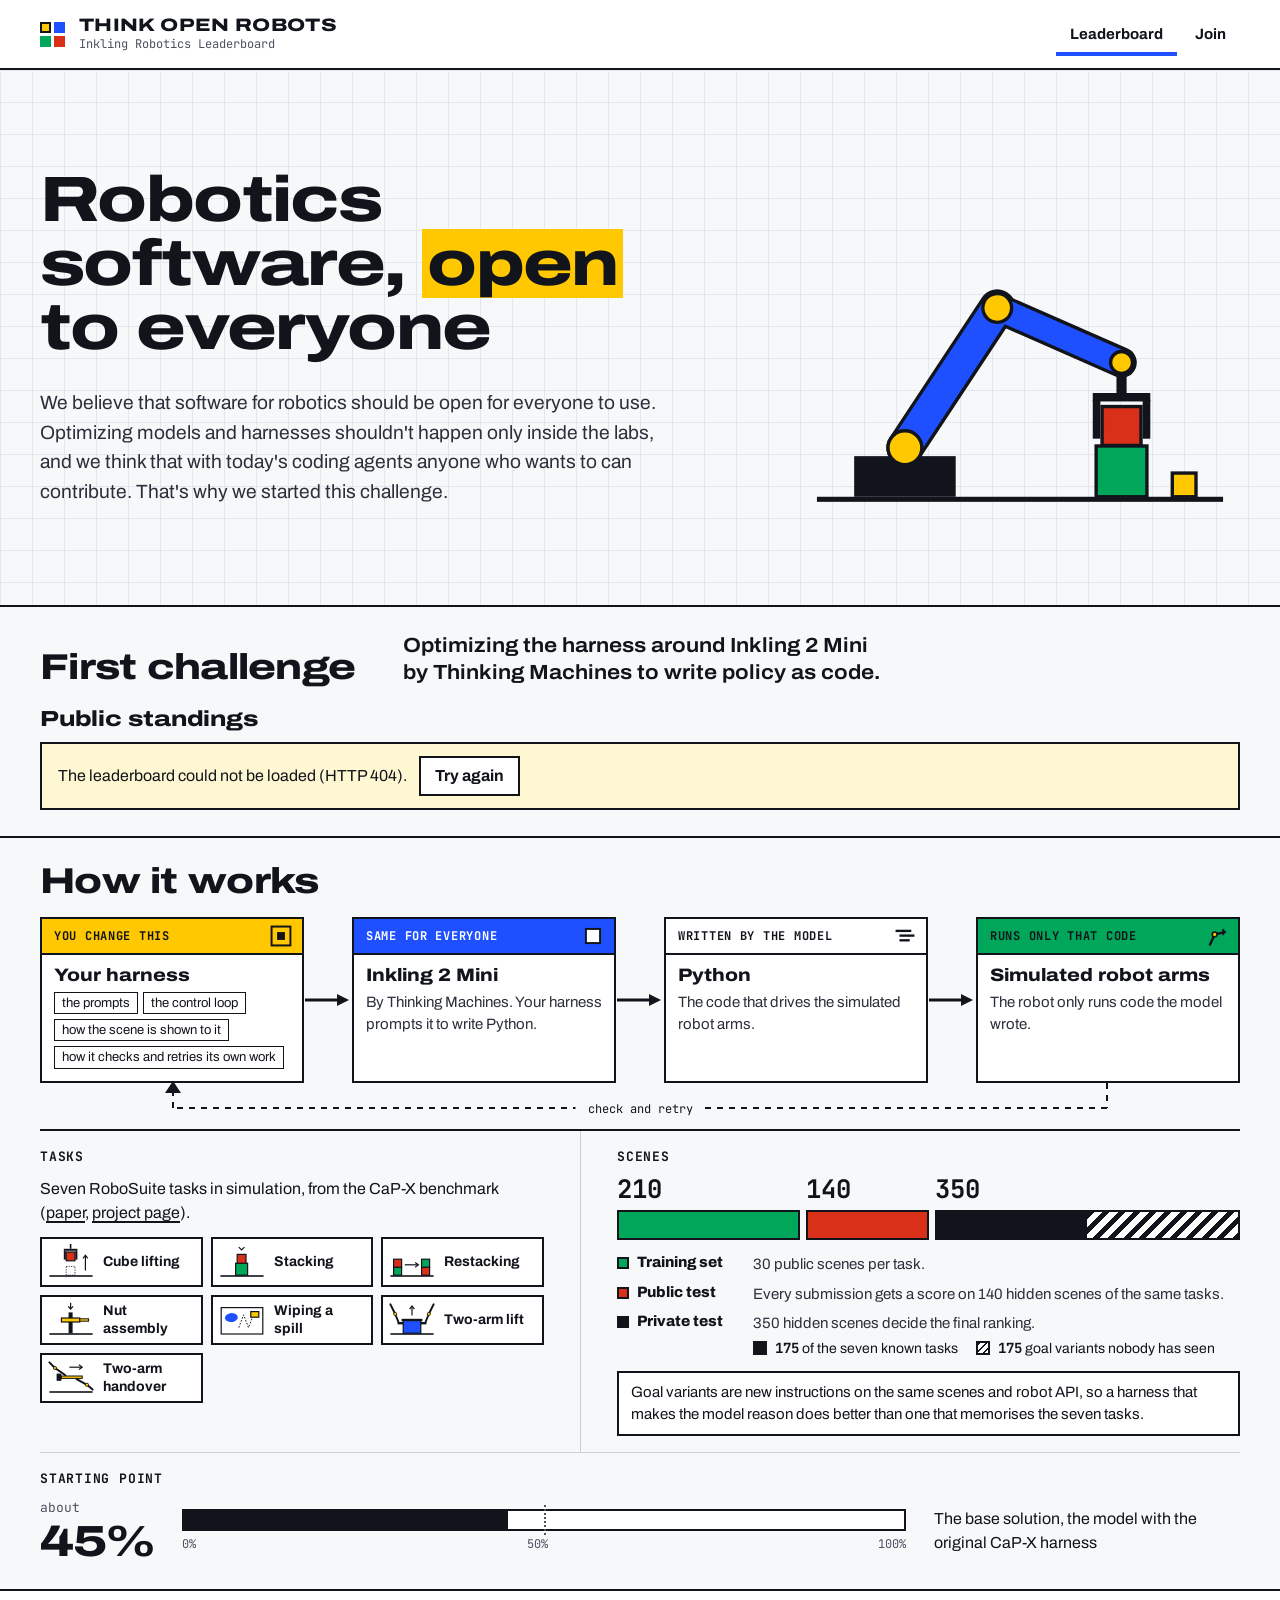
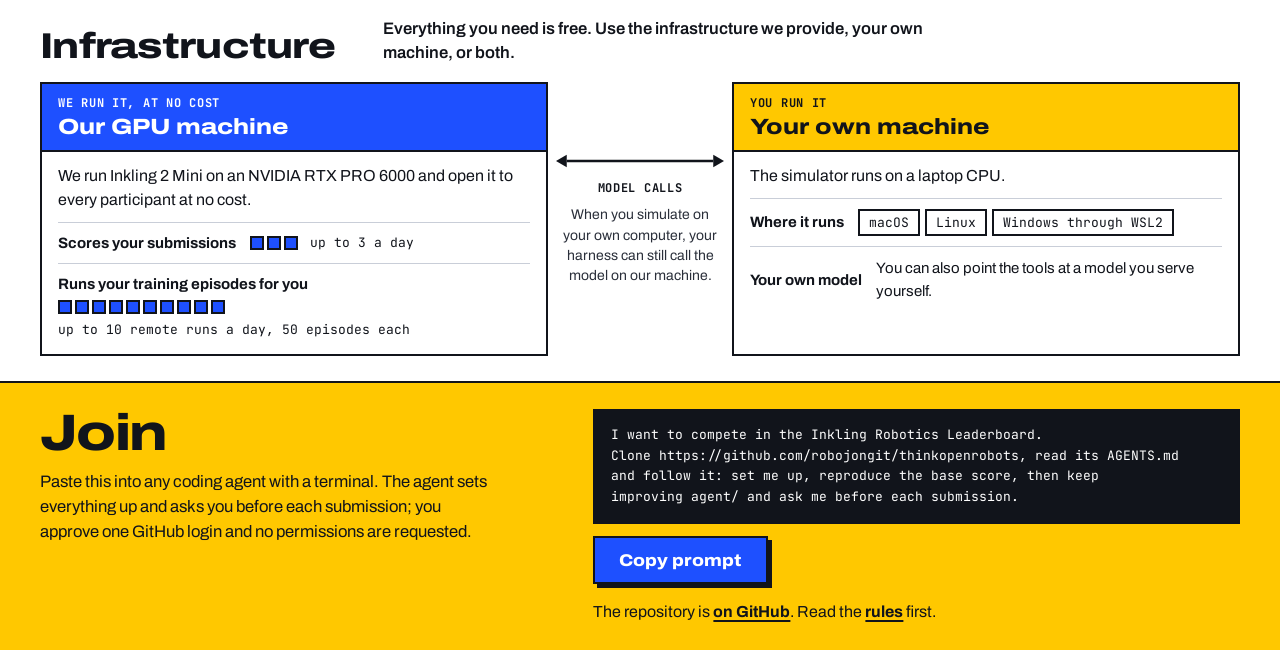
==== site/index.html @ de95fa1f "site: challenge statement, progress and standings first; compact layout below the hero New order: he" ====
<!doctype html>
<html lang="en">
<head>
  <meta charset="utf-8">
  <meta name="viewport" content="width=device-width, initial-scale=1">
  <meta name="color-scheme" content="light">
  <title>Think Open Robots: Inkling Robotics Leaderboard</title>
  <meta name="description" content="An open challenge for robotics software. First challenge: optimizing the harness around Inkling 2 Mini to write policy as code.">
  <link rel="icon" href="favicon.svg" type="image/svg+xml">
  <link rel="preload" href="fonts/archivo-latin.woff2" as="font" type="font/woff2" crossorigin>
  <link rel="stylesheet" href="style.css?v=20261125c1">
  <script src="config.js?v=20261125c1"></script>
  <script src="motion.js?v=20261125c1" defer></script>
  <script src="app.js?v=20261125c1" defer></script>
</head>
<body>
<a class="skip" href="#leaderboard">Skip to the leaderboard</a>
<header class="site">
  <div class="wrap bar">
    <a class="brand" href="#top">
      <span class="logo" aria-hidden="true"><span></span><span></span><span></span><span></span></span>
      <span class="brand-text">
        <span class="brand-name">Think Open Robots</span>
        <span class="brand-sub">Inkling Robotics Leaderboard</span>
      </span>
    </a>
    <nav aria-label="Main">
      <ul>
        <li><a href="#leaderboard" aria-current="page">Leaderboard</a></li>
        <li><a href="#join">Join</a></li>
      </ul>
    </nav>
  </div>
</header>

<main id="main">
  <section id="top" class="hero grid-ground">
    <div class="wrap hero-in">
      <div class="hero-text">
        <h1 class="display">Robotics software, <span class="hl">open</span> to everyone</h1>
        <p class="lead">We believe that software for robotics should be open for everyone to use. Optimizing models and harnesses shouldn't happen only inside the labs, and we think that with today's coding agents anyone who wants to can contribute. That's why we started this challenge.</p>
      </div>
      <div class="hero-art">
        <svg id="arm" aria-hidden="true" viewBox="0 0 520 420">
          <rect x="20" y="398" width="480" height="6" fill="#11141B"/>
          <rect x="64" y="350" width="120" height="48" fill="#11141B"/>
          <line class="arm-up" x1="124" y1="340" x2="222" y2="168" stroke="#11141B" stroke-width="44" stroke-linecap="round"/>
          <line class="arm-fore" x1="222" y1="168" x2="380" y2="196" stroke="#11141B" stroke-width="36" stroke-linecap="round"/>
          <line class="arm-up" x1="124" y1="340" x2="222" y2="168" stroke="#1E50FF" stroke-width="36" stroke-linecap="round"/>
          <line class="arm-fore" x1="222" y1="168" x2="380" y2="196" stroke="#1E50FF" stroke-width="28" stroke-linecap="round"/>
          <circle cx="124" cy="340" r="20" fill="#FFC800" stroke="#11141B" stroke-width="4"/>
          <circle class="arm-fore" cx="222" cy="168" r="17" fill="#FFC800" stroke="#11141B" stroke-width="4"/>
          <g class="arm-hand">
            <circle cx="380" cy="196" r="13" fill="#FFC800" stroke="#11141B" stroke-width="4"/>
            <rect x="374" y="208" width="12" height="26" fill="#11141B"/>
            <rect x="346" y="232" width="68" height="10" fill="#11141B"/>
            <rect class="arm-finger-l" x="346" y="240" width="9" height="46" fill="#11141B"/>
            <rect class="arm-finger-r" x="405" y="240" width="9" height="46" fill="#11141B"/>
          </g>
          <rect class="arm-cube" x="357" y="248" width="46" height="46" fill="#D9301A" stroke="#11141B" stroke-width="4"/>
          <g class="arm-guides">
            <line x1="362" y1="306" x2="362" y2="330" stroke="#11141B" stroke-width="2" stroke-dasharray="4 5"/>
            <line x1="398" y1="306" x2="398" y2="330" stroke="#11141B" stroke-width="2" stroke-dasharray="4 5"/>
          </g>
          <rect x="350" y="338" width="60" height="60" fill="#00A65A" stroke="#11141B" stroke-width="4"/>
          <rect x="440" y="370" width="28" height="28" fill="#FFC800" stroke="#11141B" stroke-width="4"/>
        </svg>
      </div>
    </div>
  </section>

  <section id="challenge" class="band-rule" aria-labelledby="challenge-h">
    <div class="wrap pad-section">
      <div class="head-row">
        <h2 id="challenge-h" class="title">First challenge</h2>
        <p class="kicker">Optimizing the harness around Inkling 2 Mini by Thinking Machines to write policy as code.</p>
      </div>

      <div id="leaderboard" class="board-block">
        <section id="progress" aria-labelledby="progress-h" hidden>
          <div class="sub-head">
            <h3 id="progress-h" class="subtitle">Progress</h3>
            <span class="sample-tag" data-sample-tag hidden><span class="hatch-sq" aria-hidden="true"></span>Sample data, not real results</span>
            <ul class="legend" aria-hidden="true">
              <li><span class="lg-best"></span>Best public score so far</li>
              <li><span class="lg-base"></span>Base solution</li>
              <li><span class="lg-pt"></span>Each submission</li>
              <li><span class="lg-rec"></span>New best</li>
            </ul>
          </div>
          <figure class="chart">
            <div id="chart-host" class="chart-box"></div>
            <figcaption>Filled points set a new best. Hover or tap a point for its score and interval. The same data is in the table below.</figcaption>
          </figure>
        </section>

        <section id="final" aria-labelledby="final-h" hidden>
          <div class="sub-head">
            <h3 id="final-h" class="subtitle">Final results</h3>
            <span class="sample-tag" data-sample-tag hidden><span class="hatch-sq" aria-hidden="true"></span>Sample data, not real results</span>
          </div>
          <p class="sec-meta"><span id="final-meta"></span>Ranking uses the private test only. Entries in the same band are statistically tied.</p>
          <div id="final-table" class="board-host"></div>
        </section>

        <section id="standings" aria-labelledby="standings-h">
          <div class="sub-head">
            <h3 id="standings-h" class="subtitle">Public standings</h3>
            <span class="sample-tag" data-sample-tag hidden><span class="hatch-sq" aria-hidden="true"></span>Sample data, not real results</span>
            <div id="standings-controls" class="controls" hidden>
              <label for="show-all"><input type="checkbox" id="show-all"> Show every submission, not only each account's best</label>
            </div>
          </div>
          <div id="status" class="notice" role="status" aria-live="polite">Loading leaderboard&hellip;</div>
          <noscript><p class="notice">This page needs JavaScript to show the leaderboard.</p></noscript>
          <div id="standings-body" hidden>
            <div id="standings-table" class="board-host"></div>
          </div>
        </section>
      </div>
    </div>
  </section>

  <section id="how" class="band-rule" aria-labelledby="how-h">
    <div class="wrap pad-section">
      <h2 id="how-h" class="title">How it works</h2>

      <div class="pipe-wrap" data-loop>
        <div class="pipe">
          <div class="card">
            <div class="card-head bg-yellow">
              <span class="eyebrow">You change this</span>
              <svg aria-hidden="true" width="28" height="28" viewBox="0 0 28 28"><rect x="2" y="2" width="24" height="24" fill="none" stroke="#11141B" stroke-width="2.5"/><rect x="9" y="9" width="10" height="10" fill="#11141B"/></svg>
            </div>
            <div class="card-body">
              <h3>Your harness</h3>
              <ul class="chips">
                <li>the prompts</li>
                <li>the control loop</li>
                <li>how the scene is shown to it</li>
                <li>how it checks and retries its own work</li>
              </ul>
            </div>
            <svg class="arrow-h h-only" aria-hidden="true" width="44" height="16" viewBox="0 0 44 16"><path d="M0 8 H34" stroke="#11141B" stroke-width="3" fill="none"/><path d="M32 2 L44 8 L32 14 Z" fill="#11141B"/><rect class="token" x="-4" y="3" width="10" height="10"/></svg>
            <svg class="arrow-v v-only" aria-hidden="true" width="16" height="44" viewBox="0 0 16 44"><path d="M8 0 V34" stroke="#11141B" stroke-width="3" fill="none"/><path d="M2 32 L8 44 L14 32 Z" fill="#11141B"/><rect class="token" x="3" y="-4" width="10" height="10"/></svg>
          </div>

          <div class="card">
            <div class="card-head bg-blue">
              <span class="eyebrow">Same for everyone</span>
              <svg aria-hidden="true" width="28" height="28" viewBox="0 0 28 28"><rect x="5" y="5" width="18" height="18" fill="#FFFFFF" stroke="#11141B" stroke-width="2.5"/></svg>
            </div>
            <div class="card-body">
              <h3>Inkling 2 Mini</h3>
              <p>By Thinking Machines. Your harness prompts it to write Python.</p>
            </div>
            <svg class="arrow-h h-only" aria-hidden="true" width="44" height="16" viewBox="0 0 44 16"><path d="M0 8 H34" stroke="#11141B" stroke-width="3" fill="none"/><path d="M32 2 L44 8 L32 14 Z" fill="#11141B"/><rect class="token" x="-4" y="3" width="10" height="10"/></svg>
            <svg class="arrow-v v-only" aria-hidden="true" width="16" height="44" viewBox="0 0 16 44"><path d="M8 0 V34" stroke="#11141B" stroke-width="3" fill="none"/><path d="M2 32 L8 44 L14 32 Z" fill="#11141B"/><rect class="token" x="3" y="-4" width="10" height="10"/></svg>
          </div>

          <div class="card">
            <div class="card-head">
              <span class="eyebrow">Written by the model</span>
              <svg aria-hidden="true" width="28" height="28" viewBox="0 0 28 28"><rect x="2" y="6" width="20" height="3" fill="#11141B"/><rect x="7" y="12" width="19" height="3" fill="#11141B"/><rect x="7" y="18" width="13" height="3" fill="#11141B"/></svg>
            </div>
            <div class="card-body">
              <h3>Python</h3>
              <p>The code that drives the simulated robot arms.</p>
            </div>
            <svg class="arrow-h h-only" aria-hidden="true" width="44" height="16" viewBox="0 0 44 16"><path d="M0 8 H34" stroke="#11141B" stroke-width="3" fill="none"/><path d="M32 2 L44 8 L32 14 Z" fill="#11141B"/><rect class="token" x="-4" y="3" width="10" height="10"/></svg>
            <svg class="arrow-v v-only" aria-hidden="true" width="16" height="44" viewBox="0 0 16 44"><path d="M8 0 V34" stroke="#11141B" stroke-width="3" fill="none"/><path d="M2 32 L8 44 L14 32 Z" fill="#11141B"/><rect class="token" x="3" y="-4" width="10" height="10"/></svg>
          </div>

          <div class="card">
            <div class="card-head bg-green">
              <span class="eyebrow">Runs only that code</span>
              <svg aria-hidden="true" width="28" height="28" viewBox="0 0 28 28"><path d="M5 25 L11 12 L24 9" fill="none" stroke="#11141B" stroke-width="3" stroke-linecap="round" stroke-linejoin="round"/><circle cx="11" cy="12" r="3" fill="#FFC800" stroke="#11141B" stroke-width="2"/><path d="M22 5 V13" stroke="#11141B" stroke-width="2.5"/></svg>
            </div>
            <div class="card-body">
              <h3>Simulated robot arms</h3>
              <p>The robot only runs code the model wrote.</p>
            </div>
          </div>
        </div>

        <div class="loop h-only">
          <svg class="loop-lines" aria-hidden="true"><line x1="100%" y1="0" x2="100%" y2="100%"/><line x1="100%" y1="100%" x2="0" y2="100%"/><line x1="0" y1="100%" x2="0" y2="0"/></svg>
          <svg class="loop-head" aria-hidden="true" width="16" height="12" viewBox="0 0 16 12"><path d="M0 12 L8 0 L16 12 Z" fill="#11141B"/></svg>
          <span class="loop-label">check and retry</span>
        </div>
        <p class="loop-v v-only">Back to your harness: check and retry.</p>
      </div>

      <div class="facts">
        <div class="fact fact-tasks">
          <h3 class="fact-h">Tasks</h3>
          <div class="fact-body">
            <p class="fact-lead">Seven RoboSuite tasks in simulation, from the CaP-X benchmark (<a href="https://arxiv.org/abs/2603.22435" rel="noopener noreferrer">paper</a>, <a href="https://capgym.github.io/" rel="noopener noreferrer">project page</a>).</p>
            <ul class="tasks">
              <li>
                <svg aria-hidden="true" viewBox="0 0 120 90"><rect x="6" y="78" width="108" height="4" fill="#11141B"/><rect x="48" y="56" width="22" height="22" fill="none" stroke="#11141B" stroke-width="2" stroke-dasharray="3 3"/><line x1="59" y1="0" x2="59" y2="12" stroke="#11141B" stroke-width="4"/><rect x="42" y="12" width="34" height="5" fill="#11141B"/><rect x="42" y="17" width="5" height="22" fill="#11141B"/><rect x="71" y="17" width="5" height="22" fill="#11141B"/><rect x="48" y="20" width="22" height="22" fill="#D9301A" stroke="#11141B" stroke-width="3"/><path d="M96 66 V30" stroke="#11141B" stroke-width="3" fill="none"/><path d="M90 36 L96 28 L102 36" stroke="#11141B" stroke-width="3" fill="none"/></svg>
                <span>Cube lifting</span>
              </li>
              <li>
                <svg aria-hidden="true" viewBox="0 0 120 90"><rect x="6" y="78" width="108" height="4" fill="#11141B"/><rect x="44" y="48" width="30" height="30" fill="#00A65A" stroke="#11141B" stroke-width="3"/><rect x="48" y="26" width="22" height="22" fill="#D9301A" stroke="#11141B" stroke-width="3"/><path d="M52 8 L59 15 L66 8" stroke="#11141B" stroke-width="3" fill="none"/></svg>
                <span>Stacking</span>
              </li>
              <li>
                <svg aria-hidden="true" viewBox="0 0 120 90"><rect x="6" y="78" width="108" height="4" fill="#11141B"/><rect x="14" y="58" width="20" height="20" fill="#00A65A" stroke="#11141B" stroke-width="3"/><rect x="14" y="38" width="20" height="20" fill="#D9301A" stroke="#11141B" stroke-width="3"/><path d="M42 52 H74" stroke="#11141B" stroke-width="3" fill="none"/><path d="M68 46 L76 52 L68 58" stroke="#11141B" stroke-width="3" fill="none"/><rect x="84" y="58" width="20" height="20" fill="#D9301A" stroke="#11141B" stroke-width="3"/><rect x="84" y="38" width="20" height="20" fill="#00A65A" stroke="#11141B" stroke-width="3"/></svg>
                <span>Restacking</span>
              </li>
              <li>
                <svg aria-hidden="true" viewBox="0 0 120 90"><rect x="6" y="78" width="108" height="4" fill="#11141B"/><rect x="54" y="26" width="10" height="52" fill="#11141B"/><rect x="36" y="40" width="46" height="10" fill="#FFC800" stroke="#11141B" stroke-width="3"/><rect x="82" y="42" width="22" height="6" fill="#FFC800" stroke="#11141B" stroke-width="2.5"/><path d="M59 2 V16" stroke="#11141B" stroke-width="3" fill="none"/><path d="M53 11 L59 18 L65 11" stroke="#11141B" stroke-width="3" fill="none"/></svg>
                <span>Nut assembly</span>
              </li>
              <li>
                <svg aria-hidden="true" viewBox="0 0 120 90"><rect x="8" y="14" width="104" height="66" fill="#FFFFFF" stroke="#11141B" stroke-width="3"/><path d="M20 34 C 28 24, 44 26, 48 34 C 54 44, 40 52, 30 50 C 18 48, 14 40, 20 34 Z" fill="#1E50FF"/><path d="M52 64 L64 32 L76 64 L88 34" stroke="#11141B" stroke-width="2.5" stroke-dasharray="4 4" fill="none"/><rect x="82" y="24" width="20" height="14" fill="#FFC800" stroke="#11141B" stroke-width="3"/></svg>
                <span>Wiping a spill</span>
              </li>
              <li>
                <svg aria-hidden="true" viewBox="0 0 120 90"><rect x="6" y="78" width="108" height="4" fill="#11141B"/><rect x="38" y="46" width="44" height="32" fill="#1E50FF" stroke="#11141B" stroke-width="3"/><rect x="34" y="42" width="52" height="6" fill="#11141B"/><rect x="24" y="50" width="14" height="6" fill="#11141B"/><rect x="82" y="50" width="14" height="6" fill="#11141B"/><path d="M6 6 L18 30 L26 50" stroke="#11141B" stroke-width="5" stroke-linecap="round" stroke-linejoin="round" fill="none"/><path d="M114 6 L102 30 L94 50" stroke="#11141B" stroke-width="5" stroke-linecap="round" stroke-linejoin="round" fill="none"/><circle cx="18" cy="30" r="4" fill="#FFC800" stroke="#11141B" stroke-width="2"/><circle cx="102" cy="30" r="4" fill="#FFC800" stroke="#11141B" stroke-width="2"/><path d="M60 34 V12" stroke="#11141B" stroke-width="3" fill="none"/><path d="M54 18 L60 10 L66 18" stroke="#11141B" stroke-width="3" fill="none"/></svg>
                <span>Two-arm lift</span>
              </li>
              <li>
                <svg aria-hidden="true" viewBox="0 0 120 90"><rect x="6" y="78" width="108" height="4" fill="#11141B"/><rect x="36" y="40" width="52" height="6" fill="#FFC800" stroke="#11141B" stroke-width="2.5"/><rect x="24" y="34" width="12" height="18" fill="#11141B"/><path d="M6 6 L20 20 L46 38" stroke="#11141B" stroke-width="5" stroke-linecap="round" stroke-linejoin="round" fill="none"/><path d="M114 74 L100 62 L74 48" stroke="#11141B" stroke-width="5" stroke-linecap="round" stroke-linejoin="round" fill="none"/><circle cx="20" cy="20" r="4" fill="#FFC800" stroke="#11141B" stroke-width="2"/><circle cx="100" cy="62" r="4" fill="#FFC800" stroke="#11141B" stroke-width="2"/><path d="M56 18 H86" stroke="#11141B" stroke-width="3" fill="none"/><path d="M80 12 L88 18 L80 24" stroke="#11141B" stroke-width="3" fill="none"/></svg>
                <span>Two-arm handover</span>
              </li>
            </ul>
          </div>
        </div>

        <div class="fact fact-scenes">
          <h3 class="fact-h">Scenes</h3>
          <div class="fact-body scenes">
            <div class="split split-nums" aria-hidden="true"><span>210</span><span>140</span><span>350</span></div>
            <div class="split split-bar" aria-hidden="true" data-reveal>
              <span class="seg bg-green"></span>
              <span class="seg bg-red"></span>
              <span class="seg seg-private"><span></span><span></span></span>
            </div>
            <div class="split split-labels">
              <div class="split-item">
                <span class="split-h"><span class="key bg-green" aria-hidden="true"></span>Training set</span>
                <span class="split-t">30 public scenes per task.</span>
              </div>
              <div class="split-item">
                <span class="split-h"><span class="key bg-red" aria-hidden="true"></span>Public test</span>
                <span class="split-t">Every submission gets a score on 140 hidden scenes of the same tasks.</span>
              </div>
              <div class="split-item last">
                <span class="split-h"><span class="key bg-ink" aria-hidden="true"></span>Private test</span>
                <span class="split-t">350 hidden scenes decide the final ranking.</span>
                <div class="private-split">
                  <span><span class="key-sq" aria-hidden="true"></span><span><b>175</b> of the seven known tasks</span></span>
                  <span><span class="key-sq hatch" aria-hidden="true"></span><span><b>175</b> goal variants nobody has seen</span></span>
                </div>
              </div>
            </div>
            <p class="callout">Goal variants are new instructions on the same scenes and robot API, so a harness that makes the model reason does better than one that memorises the seven tasks.</p>
          </div>
        </div>

        <div class="fact fact-start">
          <h3 class="fact-h">Starting point</h3>
          <div class="fact-body start">
            <div class="start-num">
              <span class="about">about</span>
              <span class="big">45%</span>
            </div>
            <div class="start-right">
              <div class="start-scale" aria-hidden="true">
                <div class="start-bar"><span class="fill"></span><span class="mid"></span></div>
                <div class="start-ticks"><span>0%</span><span>50%</span><span>100%</span></div>
              </div>
              <p>The base solution, the model with the original CaP-X harness</p>
            </div>
          </div>
        </div>
      </div>
    </div>
  </section>

  <section id="infrastructure" class="bg-white" aria-labelledby="infra-h">
    <div class="wrap pad-section">
      <div class="head-row">
        <h2 id="infra-h" class="title">Infrastructure</h2>
        <p class="kicker-s">Everything you need is free. Use the infrastructure we provide, your own machine, or both.</p>
      </div>

      <div class="infra">
        <div class="box">
          <div class="box-head bg-blue">
            <span class="eyebrow">We run it, at no cost</span>
            <h3>Our GPU machine</h3>
          </div>
          <div class="box-body">
            <p>We run Inkling 2 Mini on an NVIDIA RTX PRO 6000 and open it to every participant at no cost.</p>
            <div class="box-row">
              <span class="row-h">Scores your submissions</span>
              <div class="quota">
                <span class="squares" aria-hidden="true"><span></span><span></span><span></span></span>
                <span class="mono">up to 3 a day</span>
              </div>
            </div>
            <div class="box-row">
              <span class="row-h">Runs your training episodes for you</span>
              <div class="quota">
                <span class="squares" aria-hidden="true"><span></span><span></span><span></span><span></span><span></span><span></span><span></span><span></span><span></span><span></span></span>
                <span class="mono">up to 10 remote runs a day, 50 episodes each</span>
              </div>
            </div>
          </div>
        </div>

        <div class="infra-link">
          <svg class="h-only" aria-hidden="true" width="188" height="20" viewBox="0 0 188 20"><path d="M12 10 H176" stroke="#11141B" stroke-width="3" fill="none"/><path d="M12 3 L0 10 L12 17 Z" fill="#11141B"/><path d="M176 3 L188 10 L176 17 Z" fill="#11141B"/></svg>
          <svg class="v-only" aria-hidden="true" width="20" height="56" viewBox="0 0 20 56"><path d="M10 12 V44" stroke="#11141B" stroke-width="3" fill="none"/><path d="M3 12 L10 0 L17 12 Z" fill="#11141B"/><path d="M3 44 L10 56 L17 44 Z" fill="#11141B"/></svg>
          <span class="eyebrow">Model calls</span>
          <span class="link-t">When you simulate on your own computer, your harness can still call the model on our machine.</span>
        </div>

        <div class="box">
          <div class="box-head bg-yellow">
            <span class="eyebrow">You run it</span>
            <h3>Your own machine</h3>
          </div>
          <div class="box-body">
            <p>The simulator runs on a laptop CPU.</p>
            <div class="box-row">
              <span class="row-h">Where it runs</span>
              <ul class="chips mono-chips">
                <li>macOS</li>
                <li>Linux</li>
                <li>Windows through WSL2</li>
              </ul>
            </div>
            <div class="box-row">
              <span class="row-h">Your own model</span>
              <span class="row-t">You can also point the tools at a model you serve yourself.</span>
            </div>
          </div>
        </div>
      </div>
    </div>
  </section>

  <section id="join" class="join" aria-labelledby="join-h">
    <div class="wrap pad-section join-in">
      <div class="join-text">
        <h2 id="join-h" class="join-title">Join</h2>
        <p>Paste this into any coding agent with a terminal. The agent sets everything up and asks you before each submission; you approve one GitHub login and no permissions are requested.</p>
      </div>
      <div class="join-act">
        <pre id="prompt" class="prompt" tabindex="0" aria-label="Starter prompt"></pre>
        <div class="copy-row">
          <span class="press"><button type="button" id="copy-btn" class="copy-btn">Copy prompt</button></span>
          <span id="copy-status" class="copy-status" role="status" aria-live="polite"></span>
        </div>
        <p class="join-links">The repository is <a data-repo="" href="https://github.com/robojongit/thinkopenrobots" rel="noopener noreferrer">on GitHub</a>. Read the <a data-repo="/blob/main/RULES.md" href="https://github.com/robojongit/thinkopenrobots/blob/main/RULES.md" rel="noopener noreferrer">rules</a> first.</p>
      </div>
    </div>
  </section>
</main>

</body>
</html>
---- site/style.css ----
/* Think Open Robots. Fonts are self-hosted (SIL OFL 1.1, see fonts/OFL-*.txt). */
@font-face {
  font-family: "Archivo";
  font-style: normal;
  font-weight: 100 900;
  font-stretch: 62% 125%;
  font-display: swap;
  src: url("fonts/archivo-latin.woff2") format("woff2");
  unicode-range: U+0000-00FF, U+0131, U+0152-0153, U+02BB-02BC, U+02C6, U+02DA, U+02DC, U+0304, U+0308, U+0329, U+2000-206F, U+20AC, U+2122, U+2191, U+2193, U+2212, U+2215, U+FEFF, U+FFFD;
}
@font-face {
  font-family: "JetBrains Mono";
  font-style: normal;
  font-weight: 100 800;
  font-display: swap;
  src: url("fonts/jetbrains-mono-latin.woff2") format("woff2");
  unicode-range: U+0000-00FF, U+0131, U+0152-0153, U+02BB-02BC, U+02C6, U+02DA, U+02DC, U+0304, U+0308, U+0329, U+2000-206F, U+20AC, U+2122, U+2191, U+2193, U+2212, U+2215, U+FEFF, U+FFFD;
}

:root {
  color-scheme: light;
  --ink: #11141B;
  --paper: #F7F8FA;
  --white: #FFFFFF;
  --muted: #4A5160;
  --body: #2A2F3A;
  --rule: #C9CED8;
  --grid: #E3E6EC;
  --row-rule: #DDE1E8;
  --accent: #1E50FF;
  --accent-tint: #CED9FF;
  --yellow: #FFC800;
  --green: #00A65A;
  --red: #D9301A;
  --base-bg: #FFF7D1;
  --agent-bg: #F2F4F7;
  --sans: "Archivo", "Helvetica Neue", Arial, sans-serif;
  --mono: "JetBrains Mono", ui-monospace, Menlo, Consolas, monospace;
  --ease-mech: cubic-bezier(0.65, 0, 0.35, 1);
}

html { -webkit-text-size-adjust: 100%; }
body {
  margin: 0;
  background: var(--paper);
  color: var(--ink);
  font-family: var(--sans);
  font-size: 17px;
  line-height: 1.5;
}
a { color: var(--ink); text-underline-offset: 3px; text-decoration-thickness: 2px; }
a:hover { color: var(--accent); }
:focus-visible { outline: 3px solid var(--accent); outline-offset: 2px; }
[hidden] { display: none !important; }

.sr-only {
  position: absolute; width: 1px; height: 1px; margin: -1px; padding: 0;
  overflow: hidden; clip: rect(0 0 0 0); white-space: nowrap; border: 0;
}
.skip {
  position: absolute; left: 1rem; top: -5rem; z-index: 10;
  background: var(--white); border: 2px solid var(--ink); padding: 8px 12px; font-weight: 700;
}
.skip:focus { top: 0.5rem; }

.wrap {
  max-width: 1200px; margin: 0 auto;
  padding-left: max(20px, env(safe-area-inset-left, 0px));
  padding-right: max(20px, env(safe-area-inset-right, 0px));
}
.mono { font-family: var(--mono); }
.v-only { display: none; }
.bg-yellow { background: var(--yellow); }
.bg-blue { background: var(--accent); color: var(--white); }
.bg-green { background: var(--green); }
.bg-red { background: var(--red); }
.bg-ink { background: var(--ink); }
.bg-white { background: var(--white); }
.band-rule { border-bottom: 2px solid var(--ink); }
.pad-section { padding-top: clamp(24px, 2vw, 28px); padding-bottom: clamp(24px, 2vw, 28px); }
.grid-ground {
  background-color: var(--paper);
  background-image: linear-gradient(var(--grid) 1px, transparent 1px), linear-gradient(90deg, var(--grid) 1px, transparent 1px);
  background-size: 32px 32px;
}
.eyebrow { font-family: var(--mono); font-size: 12px; font-weight: 700; letter-spacing: 0.06em; text-transform: uppercase; }
.title { margin: 0; font-weight: 800; font-stretch: 125%; font-size: clamp(28px, 2.8vw, 40px); line-height: 1; letter-spacing: -0.02em; }
.subtitle { margin: 0; font-weight: 800; font-stretch: 125%; font-size: clamp(20px, 1.7vw, 25px); line-height: 1.1; letter-spacing: -0.01em; }

/* ---------- header ---------- */
header.site { background: var(--white); border-bottom: 2px solid var(--ink); }
header.site .bar { padding-top: 12px; padding-bottom: 12px; display: flex; flex-wrap: wrap; align-items: center; justify-content: space-between; gap: 8px 32px; }
.brand { display: flex; align-items: center; gap: 14px; min-height: 44px; text-decoration: none; color: var(--ink); }
.brand:hover { color: var(--ink); }
.logo { display: grid; grid-template-columns: repeat(2, 11px); gap: 3px; flex: none; }
.logo span { display: block; width: 11px; height: 11px; }
.logo span:nth-child(1) { background: var(--yellow); outline: 2px solid var(--ink); outline-offset: -2px; }
.logo span:nth-child(2) { background: var(--accent); }
.logo span:nth-child(3) { background: var(--green); }
.logo span:nth-child(4) { background: var(--red); }
.brand-text { display: flex; flex-direction: column; gap: 3px; }
.brand-name { font-weight: 800; font-stretch: 125%; font-size: 18px; letter-spacing: 0.02em; line-height: 1; text-transform: uppercase; }
.brand-sub { font-family: var(--mono); font-size: 12px; line-height: 1.2; color: var(--muted); }
header.site nav ul { list-style: none; margin: 0; padding: 0; display: flex; flex-wrap: wrap; gap: 4px; }
header.site nav a { display: flex; align-items: center; min-height: 44px; padding: 0 14px; font-weight: 700; font-size: 15px; text-decoration: none; color: var(--ink); }
header.site nav a:hover { color: var(--accent); }
header.site nav a[aria-current="page"] { box-shadow: inset 0 -4px 0 var(--accent); }

/* ---------- hero ---------- */
.hero { border-bottom: 2px solid var(--ink); }
.hero-in { padding-top: clamp(48px, 7vw, 96px); padding-bottom: clamp(48px, 7vw, 96px); display: flex; flex-wrap: wrap; align-items: center; gap: 40px 56px; }
.hero-text { flex: 1 1 560px; min-width: 0; display: flex; flex-direction: column; gap: 28px; }
.display { margin: 0; font-weight: 800; font-stretch: 125%; font-size: clamp(40px, 5vw, 72px); line-height: 1; letter-spacing: -0.025em; text-wrap: balance; }
.hl { background: var(--yellow); padding: 0 0.08em; -webkit-box-decoration-break: clone; box-decoration-break: clone; }
.lead { margin: 0; max-width: 58ch; font-size: clamp(18px, 1.5vw, 21px); line-height: 1.55; color: var(--body); text-wrap: pretty; }
.hero-art { flex: 0 1 440px; min-width: 0; max-width: 100%; }
.hero-art svg { display: block; width: 100%; height: auto; max-width: 100%; }

/* ---------- section heads: title and its statement side by side ---------- */
.head-row { display: grid; grid-template-columns: auto minmax(0, 1fr); gap: 10px 48px; align-items: end; }
.kicker { margin: 0; max-width: 46ch; font-size: clamp(18px, 1.6vw, 23px); font-weight: 650; font-stretch: 110%; line-height: 1.3; text-wrap: balance; }
.kicker-s { margin: 0; max-width: 60ch; font-size: clamp(16px, 1.3vw, 19px); line-height: 1.45; font-weight: 600; }

/* ---------- challenge: progress and standings ---------- */
.board-block { margin-top: clamp(18px, 1.8vw, 24px); display: flex; flex-direction: column; gap: clamp(22px, 2vw, 28px); scroll-margin-top: 12px; }
.sub-head { display: flex; flex-wrap: wrap; align-items: center; gap: 6px 16px; }
.sec-meta { margin: 6px 0 0; font-size: 15px; line-height: 1.5; color: var(--muted); max-width: 80ch; }
.sample-tag { display: inline-flex; align-items: center; gap: 8px; border: 2px solid var(--ink); background: var(--white); padding: 3px 10px 3px 3px; font-family: var(--mono); font-size: 12px; font-weight: 700; }
.hatch-sq { width: 18px; height: 18px; background: repeating-linear-gradient(135deg, var(--ink) 0 4px, var(--yellow) 4px 8px); }

.notice { margin-top: 10px; border: 2px solid var(--ink); background: var(--white); padding: 12px 16px; font-size: 16px; line-height: 1.5; }
.notice.error { background: var(--base-bg); }
.notice button, .btn-plain {
  margin-left: 12px; min-height: 40px; padding: 0 14px; font: inherit; font-weight: 700; cursor: pointer;
  color: var(--ink); background: var(--white); border: 2px solid var(--ink);
}
.notice button:hover { background: var(--yellow); }

.controls { margin-left: auto; display: flex; flex-wrap: wrap; align-items: center; gap: 12px; }
.controls label { display: inline-flex; align-items: center; gap: 10px; min-height: 44px; font-size: 15px; cursor: pointer; }
.controls input { width: 20px; height: 20px; margin: 0; accent-color: var(--accent); }

/* tables: real <table> with explicit ARIA roles, laid out as grid rows */
.board-host { margin-top: 10px; }
.table-wrap { border: 2px solid var(--ink); background: var(--white); overflow-x: auto; }
.board { display: block; min-width: 1142px; border-collapse: collapse; }
.board thead, .board tbody { display: block; }
.board tr { display: grid; grid-template-columns: 80px minmax(300px, 2.5fr) minmax(300px, 2.3fr) 150px 196px 116px; align-items: center; background: var(--white); }
.board.final tr { grid-template-columns: 80px minmax(300px, 2.5fr) minmax(300px, 2.3fr) 150px 196px; }
.board thead tr { background: var(--paper); border-bottom: 2px solid var(--ink); align-items: end; }
.board th { display: block; padding: 10px 16px 9px; text-align: left; font-family: var(--mono); font-size: 12px; font-weight: 700; letter-spacing: 0.05em; text-transform: uppercase; color: var(--muted); }
.board th.th-score { display: flex; flex-direction: column; gap: 4px; }
.th-scale { display: grid; grid-template-columns: 112px minmax(0, 1fr); gap: 16px; text-transform: none; letter-spacing: 0; font-weight: 500; }
.th-scale > span:last-child { display: flex; justify-content: space-between; }
.board td { display: block; padding: 8px 16px; min-width: 0; }
.board tbody tr + tr { border-top: 1px solid var(--row-rule); }
.board tbody tr + tr.band-first { border-top: 2px solid var(--ink); }
.board tr.is-base { background: var(--base-bg); }
.board td.cell-band { padding: 8px 16px; }
.band-badge { display: flex; align-items: center; justify-content: center; width: 30px; height: 30px; box-sizing: border-box; border: 2px solid var(--ink); color: var(--ink); font-family: var(--mono); font-weight: 700; font-size: 15px; }
.band-first .band-badge { background: var(--ink); color: var(--white); }

.board td.cell-account { display: flex; align-items: center; gap: 12px; }
.avatar { position: relative; flex: none; width: 32px; height: 32px; border-radius: 50%; box-sizing: border-box; border: 2px solid var(--ink); display: flex; align-items: center; justify-content: center; font-weight: 800; font-stretch: 115%; font-size: 14px; line-height: 1; overflow: hidden; }
.avatar img { position: absolute; inset: 0; width: 100%; height: 100%; border-radius: 50%; object-fit: cover; background: var(--white); }
.avatar.av-0 { background: var(--yellow); color: var(--ink); }
.avatar.av-1 { background: var(--accent); color: var(--white); }
.avatar.av-2 { background: var(--green); color: var(--ink); }
.avatar.av-3 { background: var(--red); color: var(--white); }
.avatar.av-base { background: var(--ink); border: 0; }
.avatar.av-base span { width: 11px; height: 11px; background: var(--yellow); }
.who { display: flex; flex-direction: column; gap: 3px; min-width: 0; }
.who-line { display: flex; flex-wrap: wrap; align-items: center; gap: 4px 10px; min-width: 0; }
.who-name { font-weight: 800; font-size: 16px; color: var(--ink); text-decoration: none; overflow-wrap: anywhere; }
a.who-name:hover { color: var(--accent); text-decoration: underline; }
.base-tag { background: var(--ink); color: var(--white); font-family: var(--mono); font-size: 11px; font-weight: 700; letter-spacing: 0.06em; text-transform: uppercase; padding: 2px 6px; }
.agent-tag { display: inline-flex; align-items: center; gap: 7px; max-width: 100%; box-sizing: border-box; padding: 1px 9px 1px 2px; border: 1.5px solid var(--ink); background: var(--agent-bg); font-size: 13px; font-weight: 650; line-height: 18px; }
.is-base .agent-tag { background: var(--white); }
.agent-tag svg { flex: none; }
.agent-tag > span { min-width: 0; overflow-wrap: anywhere; }
.who-sub { font-size: 13px; line-height: 1.35; color: var(--muted); }

.board td.cell-score { display: grid; grid-template-columns: 112px minmax(0, 1fr); gap: 16px; align-items: center; }
.score-num { display: flex; flex-direction: column; gap: 1px; font-family: var(--mono); font-variant-numeric: tabular-nums; }
.score-num .num { font-size: 19px; font-weight: 700; line-height: 1.1; }
.score-num .ci { font-size: 12.5px; color: var(--muted); }
.ivl { position: relative; display: block; height: 26px; }
.ivl .track { position: absolute; left: 0; right: 0; top: 12px; height: 2px; background: var(--grid); }
.ivl .base-tick { position: absolute; top: 0; bottom: 0; border-left: 2px dotted var(--muted); }
.ivl .range { position: absolute; top: 7px; height: 12px; box-sizing: border-box; background: var(--accent-tint); border-left: 2px solid var(--accent); border-right: 2px solid var(--accent); }
.ivl .dot { position: absolute; top: 3px; width: 4px; height: 20px; margin-left: -2px; background: var(--ink); }
.ivl .scale { display: none; }

.board td.cell-tokens { display: flex; align-items: center; gap: 10px; font-size: 15px; }
.pips { display: flex; gap: 3px; }
.pips span { width: 9px; height: 9px; border: 2px solid var(--ink); background: var(--white); }
.pips span.on { background: var(--ink); }
.board td.cell-date { font-family: var(--mono); font-size: 13.5px; font-variant-numeric: tabular-nums; }
.board td.cell-date time span { display: block; white-space: pre; }
.board td.cell-commit, .board td.cell-picks { font-family: var(--mono); font-size: 14px; font-weight: 700; }
.board td.cell-commit a, .board td.cell-picks a { color: var(--accent); }
.board td.cell-commit a:hover, .board td.cell-picks a:hover { color: var(--ink); }
.board td.cell-runs { font-size: 15px; }
.picks { display: flex; flex-direction: column; gap: 4px; }
.picks .who-sub { font-family: var(--sans); font-weight: 400; }
.empty { margin: 0; padding: 20px 16px; color: var(--muted); text-align: center; }

/* chart */
.legend { list-style: none; margin: 0 0 0 auto; padding: 0; display: flex; flex-wrap: wrap; gap: 4px 22px; font-size: 14px; }
.legend li { display: flex; align-items: center; gap: 8px; }
.lg-best { width: 26px; height: 0; border-top: 3px solid var(--accent); }
.lg-base { width: 26px; height: 0; border-top: 2px dashed var(--muted); }
.lg-pt { width: 12px; height: 12px; box-sizing: border-box; background: var(--white); border: 2px solid var(--ink); }
.lg-rec { width: 12px; height: 12px; box-sizing: border-box; background: var(--accent); border: 2px solid var(--accent); }
figure.chart { margin: 10px 0 0; display: flex; flex-direction: column; gap: 8px; }
.chart-box { position: relative; height: clamp(240px, 19.5vw, 280px); background: var(--white); border: 2px solid var(--ink); }
.plot { position: absolute; left: 60px; right: 24px; top: 24px; bottom: 44px; }
.ytick { position: absolute; left: 0; right: 0; border-top: 1px solid var(--grid); }
.ytick.zero { border-top: 2px solid var(--ink); }
.ytick span, .xtick, .base-lbl { font-family: var(--mono); font-size: 12px; color: var(--muted); white-space: nowrap; }
.ytick span { position: absolute; right: calc(100% + 10px); top: -9px; line-height: 18px; }
.xtick { position: absolute; top: 100%; transform: translateX(-50%); padding-top: 12px; line-height: 18px; }
.base-line { position: absolute; left: 0; right: 0; border-top: 2px dashed var(--muted); }
.base-lbl { position: absolute; right: 6px; padding-top: 6px; line-height: 16px; }
.step-svg { position: absolute; left: 0; top: 0; overflow: visible; }
.step { fill: none; stroke: var(--accent); stroke-width: 3; stroke-linejoin: miter; }
.best-lbl { position: absolute; transform: translate(-100%, -150%); padding: 0 4px; background: var(--white); font-family: var(--mono); font-size: 13px; font-weight: 700; line-height: 18px; color: var(--accent); white-space: nowrap; }
.pt { position: absolute; width: 28px; height: 28px; margin: -14px 0 0 -14px; padding: 0; border: 0; background: transparent; cursor: pointer; display: flex; align-items: center; justify-content: center; }
.pt i { display: block; width: 13px; height: 13px; box-sizing: border-box; background: var(--white); border: 2px solid var(--ink); }
.pt.record i { background: var(--accent); border-color: var(--accent); }
.pt:hover i, .pt.on i { outline: 2px solid var(--ink); outline-offset: 2px; }
.tip { position: absolute; z-index: 2; pointer-events: none; min-width: 210px; max-width: 280px; box-sizing: border-box; background: var(--ink); color: var(--white); padding: 10px 12px; display: flex; flex-direction: column; gap: 4px; font-size: 13px; line-height: 1.35; }
.tip .t-who { font-weight: 800; font-size: 15px; overflow-wrap: anywhere; }
.tip .t-agent { display: flex; align-items: center; gap: 7px; color: var(--yellow); font-weight: 650; }
.tip .t-agent svg { flex: none; }
.tip .t-score { font-family: var(--mono); font-size: 14px; font-weight: 700; white-space: pre; }
.tip .t-when { font-family: var(--mono); font-size: 12px; color: var(--rule); }
figure.chart figcaption { font-size: 15px; line-height: 1.45; color: var(--muted); }

/* ---------- how it works: pipeline ---------- */
.pipe-wrap { margin-top: clamp(14px, 1.4vw, 20px); }
.pipe { display: grid; grid-template-columns: repeat(4, minmax(0, 1fr)); gap: 48px; }
.card { position: relative; display: flex; flex-direction: column; background: var(--white); border: 2px solid var(--ink); }
.card-head { padding: 6px 10px 6px 12px; display: flex; align-items: center; justify-content: space-between; gap: 12px; border-bottom: 2px solid var(--ink); }
.card-head svg { flex: none; width: 22px; height: 22px; }
.card-body { padding: 10px 12px 12px; display: flex; flex-direction: column; gap: 6px; }
.card-body h3 { margin: 0; font-size: 18px; font-weight: 800; font-stretch: 115%; line-height: 1.15; }
.card-body p { margin: 0; font-size: 15px; line-height: 1.45; color: var(--body); }
.chips { list-style: none; margin: 0; padding: 0; display: flex; flex-wrap: wrap; gap: 5px; }
.chips li { border: 1.5px solid var(--ink); padding: 1px 7px; font-size: 13px; line-height: 1.4; }
.arrow-h { position: absolute; right: -47px; top: calc(50% - 8px); overflow: visible; }
.arrow-v { position: absolute; left: calc(50% - 8px); bottom: -51px; overflow: visible; }
.token { fill: var(--yellow); stroke: var(--ink); stroke-width: 2; opacity: 0; }
.loop { position: relative; margin-inline: calc((100% - 144px) / 8); height: 26px; }
.loop-lines { position: absolute; left: 1px; right: 1px; top: 0; bottom: 1px; width: calc(100% - 2px); height: calc(100% - 1px); overflow: visible; }
.loop-lines line { stroke: var(--ink); stroke-width: 2; stroke-dasharray: 6 6; }
.loop-head { position: absolute; left: -7px; top: -2px; }
.loop-label { position: absolute; left: 50%; bottom: -10px; transform: translateX(-50%); background: var(--paper); padding: 0 12px; font-family: var(--mono); font-size: 12px; line-height: 20px; white-space: nowrap; }
.loop-v { margin: 14px 0 0; font-family: var(--mono); font-size: 13px; line-height: 1.5; border: 2px dashed var(--ink); padding: 8px 12px; }

/* ---------- how it works: tasks, scenes, starting point ---------- */
.facts { margin-top: clamp(18px, 1.6vw, 22px); border-top: 2px solid var(--ink); display: grid; grid-template-columns: minmax(0, 1fr); }
.fact { display: flex; flex-direction: column; gap: 10px; padding-block: 16px; border-bottom: 1px solid var(--rule); min-width: 0; }
.fact-start { border-bottom: 0; padding-bottom: 0; }
.fact-h { margin: 0; font-family: var(--mono); font-size: 13px; font-weight: 700; letter-spacing: 0.06em; text-transform: uppercase; }
.fact-body { display: flex; flex-direction: column; gap: 12px; min-width: 0; }
.fact-lead { margin: 0; font-size: 16px; line-height: 1.5; max-width: 62ch; }
.tasks { list-style: none; margin: 0; padding: 0; display: grid; grid-template-columns: repeat(7, minmax(0, 1fr)); gap: 8px; }
.tasks li { background: var(--white); border: 2px solid var(--ink); padding: 8px 8px 9px; display: flex; flex-direction: column; gap: 6px; }
.tasks svg { display: block; width: 100%; height: 56px; }
.tasks li > span { font-size: 14px; font-weight: 700; line-height: 1.25; }

/* side by side: tasks next to scenes, then the starting point as one row underneath */
@media (min-width: 1000px) {
  .facts { grid-template-columns: minmax(0, 0.9fr) minmax(0, 1.1fr); grid-template-areas: "tasks scenes" "start start"; }
  .fact-tasks { grid-area: tasks; padding-right: 36px; }
  .fact-scenes { grid-area: scenes; padding-left: 36px; border-left: 1px solid var(--rule); }
  .fact-start { grid-area: start; }
  .fact-start .start-right { flex-direction: row; align-items: center; gap: 28px; }
  .fact-start .start-scale { flex: 1 1 auto; min-width: 0; }
  .fact-start .start-right p { flex: 0 1 auto; max-width: 34ch; }
  .tasks { grid-template-columns: repeat(3, minmax(0, 1fr)); }
  .tasks li { flex-direction: row; align-items: center; gap: 8px; padding: 5px 8px 5px 5px; }
  .tasks svg { flex: none; width: 48px; height: 36px; }
}

.scenes { gap: 8px; }
.split { display: grid; grid-template-columns: 210fr 140fr 350fr; gap: 6px; }
.split-nums { font-family: var(--mono); font-weight: 700; font-size: clamp(20px, 2vw, 28px); line-height: 1; }
.split-bar { height: 30px; }
.seg { border: 2px solid var(--ink); transform-origin: left center; }
.seg-private { display: grid; grid-template-columns: repeat(2, minmax(0, 1fr)); }
.seg-private span:first-child { background: var(--ink); }
.seg-private span:last-child { background: repeating-linear-gradient(135deg, var(--ink) 0 5px, var(--white) 5px 11px); }
/* the three labels as rows: name, then what it is */
.split.split-labels { margin-top: 4px; grid-template-columns: minmax(0, 1fr); gap: 6px; }
.split-item { display: grid; grid-template-columns: 124px minmax(0, 1fr); gap: 4px 12px; align-items: baseline; }
.split-h { display: flex; align-items: center; gap: 8px; font-weight: 800; font-size: 15px; line-height: 1.45; }
.key { width: 12px; height: 12px; border: 2px solid var(--ink); flex: none; box-sizing: border-box; }
.split-t { font-size: 15px; line-height: 1.45; color: var(--body); }
.private-split { grid-column: 2; display: flex; flex-wrap: wrap; gap: 4px 18px; }
.private-split > span { display: flex; align-items: flex-start; gap: 8px; font-size: 14px; line-height: 1.4; }
.private-split b { font-family: var(--mono); }
.key-sq { width: 14px; height: 14px; margin-top: 2px; background: var(--ink); flex: none; box-sizing: border-box; }
.key-sq.hatch { border: 2px solid var(--ink); background: repeating-linear-gradient(135deg, var(--ink) 0 2px, var(--white) 2px 5px); }
.callout { margin: 4px 0 0; max-width: 70ch; font-size: 15px; line-height: 1.5; padding: 8px 12px; background: var(--white); border: 2px solid var(--ink); }

.start { flex-direction: row; flex-wrap: wrap; align-items: center; gap: 12px 28px; }
.start-num { flex: 0 0 auto; display: flex; flex-direction: column; gap: 2px; }
.about { font-family: var(--mono); font-size: 13px; color: var(--muted); }
.big { font-weight: 800; font-stretch: 125%; font-size: clamp(36px, 3.4vw, 48px); line-height: 1; letter-spacing: -0.02em; }
.start-right { flex: 1 1 260px; min-width: 0; display: flex; flex-direction: column; gap: 8px; }
.start-scale { display: flex; flex-direction: column; gap: 4px; }
.start-bar { position: relative; height: 18px; background: var(--white); border: 2px solid var(--ink); }
.start-bar .fill { position: absolute; left: 0; top: 0; bottom: 0; width: 45%; background: var(--ink); }
.start-bar .mid { position: absolute; left: 50%; top: -6px; bottom: -6px; border-left: 2px dotted var(--muted); }
.start-ticks { display: flex; justify-content: space-between; font-family: var(--mono); font-size: 12px; color: var(--muted); }
.start-right p { margin: 0; font-size: 16px; line-height: 1.45; max-width: 60ch; }

/* ---------- infrastructure ---------- */
.infra { margin-top: clamp(14px, 1.4vw, 20px); display: grid; grid-template-columns: minmax(0, 1fr) 184px minmax(0, 1fr); align-items: stretch; }
.box { border: 2px solid var(--ink); background: var(--white); display: flex; flex-direction: column; min-width: 0; }
.box-head { padding: 10px 16px; border-bottom: 2px solid var(--ink); display: flex; flex-direction: column; gap: 3px; }
.box-head h3 { margin: 0; font-size: 22px; font-weight: 800; font-stretch: 120%; line-height: 1.1; }
.box-body { padding: 12px 16px 14px; display: flex; flex-direction: column; gap: 10px; }
.box-body > p { margin: 0; font-size: 16px; line-height: 1.5; }
.box-row { display: flex; flex-wrap: wrap; align-items: center; gap: 6px 14px; padding-top: 10px; border-top: 1px solid var(--rule); }
.row-h { font-weight: 700; font-size: 15px; line-height: 1.35; }
.row-t { flex: 1 1 220px; font-size: 15px; line-height: 1.5; }
.quota { display: flex; flex-wrap: wrap; align-items: center; gap: 6px 12px; }
.quota .mono { font-size: 13px; }
.squares { display: flex; gap: 3px; }
.squares span { width: 14px; height: 14px; background: var(--accent); border: 2px solid var(--ink); box-sizing: border-box; }
.mono-chips li { border-width: 2px; padding: 2px 9px; font-family: var(--mono); font-size: 13px; line-height: 1.5; }
.infra-link { display: flex; flex-direction: column; justify-content: center; align-items: center; gap: 8px; padding: 12px 8px; text-align: center; }
.infra-link svg { max-width: 100%; }
.link-t { font-size: 14px; line-height: 1.45; color: var(--body); max-width: 30ch; }

/* ---------- join ---------- */
.join { background: var(--yellow); border-top: 2px solid var(--ink); }
.join-in { display: grid; grid-template-columns: repeat(auto-fit, minmax(min(420px, 100%), 1fr)); gap: 20px 56px; align-items: start; }
/* the prompt block is wider than the text column, so its four lines (71 characters at most) do not wrap */
@media (min-width: 900px) { .join-in { grid-template-columns: minmax(0, 1fr) minmax(0, 1.3fr); } }
.join-text { display: flex; flex-direction: column; gap: 12px; }
.join-title { margin: 0; font-weight: 800; font-stretch: 125%; font-size: clamp(40px, 4vw, 56px); line-height: 0.95; letter-spacing: -0.03em; }
.join-text p { margin: 0; max-width: 46ch; font-size: clamp(16px, 1.3vw, 18px); line-height: 1.5; }
.join-act { display: flex; flex-direction: column; gap: 12px; min-width: 0; }
pre.prompt { margin: 0; background: var(--ink); color: var(--white); border: 2px solid var(--ink); padding: 14px 16px; font-family: var(--mono); font-size: 13px; line-height: 1.6; white-space: pre-wrap; overflow-wrap: anywhere; -webkit-user-select: all; user-select: all; }
pre.prompt:focus-visible { outline-color: var(--ink); outline-offset: 3px; }
.copy-row { display: flex; flex-wrap: wrap; align-items: center; gap: 12px 20px; }
/* the hard shadow is the wrapper behind the button, so pressing moves the button with transform only */
.press { display: inline-block; margin: 4px 0 0 4px; background: var(--ink); }
.copy-btn {
  display: block; min-height: 48px; padding: 0 24px; background: var(--accent); color: var(--white);
  border: 2px solid var(--ink); font-family: inherit; font-size: 17px; font-weight: 800; font-stretch: 112%; cursor: pointer;
  transform: translate(-4px, -4px); transition: transform 90ms var(--ease-mech), background-color 120ms linear;
}
.copy-btn:hover { background: #1440DB; }
.copy-btn:active { transform: translate(-1px, -1px); }
.copy-btn:focus-visible { outline: 3px solid var(--ink); outline-offset: 4px; }
.copy-status { font-size: 15px; font-weight: 650; }
.join-links { margin: 0; font-size: 16px; line-height: 1.5; }
.join-links a { font-weight: 700; }

/* ---------- medium screens: heads stack ---------- */
@media (max-width: 899px) {
  .head-row { grid-template-columns: minmax(0, 1fr); gap: 8px; }
  .legend { margin-left: 0; flex-basis: 100%; }
}

/* ---------- narrow screens (from the phone layout) ---------- */
@media (max-width: 760px) {
  .pipe { grid-template-columns: minmax(0, 1fr); gap: 30px; }
  /* the vertical arrows drawn at half size to fit the tighter gap */
  .arrow-v { width: 8px; height: 22px; left: calc(50% - 4px); bottom: -26px; }
  .card-head { padding-block: 4px; }
  .card-body { gap: 4px; }
  .loop-v { margin-top: 12px; padding: 6px 10px; }
  .h-only { display: none !important; }
  .v-only { display: block !important; }
  .tasks { grid-template-columns: repeat(4, minmax(0, 1fr)); gap: 6px; }
  .tasks li { padding: 6px 6px 7px; gap: 4px; }
  .tasks svg { height: 38px; }
  .fact { padding-block: 14px; }
  .card-body { padding: 6px 12px 8px; }
  .tasks li > span { font-size: 13px; }
  .split-item { grid-template-columns: 116px minmax(0, 1fr); column-gap: 10px; }
  .private-split { grid-column: 1 / -1; }
  .infra { grid-template-columns: minmax(0, 1fr); }
  /* the model-calls link as one row: arrow, then label and text */
  .infra-link { display: grid; grid-template-columns: 20px minmax(0, 1fr); gap: 2px 14px; justify-items: start; padding: 10px 4px; text-align: left; }
  .infra-link svg.v-only { grid-row: 1 / span 2; align-self: center; height: 44px; }
  .link-t { max-width: none; }
  .start-right { flex-basis: 180px; }
  .join-title { font-size: 36px; }
  pre.prompt { padding: 12px 14px; }
  .controls { margin-left: 0; }

  /* standings as stacked cards: same table semantics, different layout */
  .table-wrap { overflow: visible; }
  .board { min-width: 0; }
  .board thead { position: absolute; width: 1px; height: 1px; overflow: hidden; clip: rect(0 0 0 0); white-space: nowrap; }
  .board tr, .board.final tr {
    grid-template-columns: auto minmax(0, 1fr);
    grid-template-areas: "band acct" "score score" "c4 c4" "c5 c5" "c6 c6";
    column-gap: 12px; row-gap: 8px; padding: 12px 14px; align-items: center;
  }
  .board td, .board td.cell-band { padding: 0; }
  .board td:nth-child(1) { grid-area: band; }
  .board td:nth-child(2) { grid-area: acct; }
  .board td:nth-child(3) { grid-area: score; }
  .board td:nth-child(4) { grid-area: c4; }
  .board td:nth-child(5) { grid-area: c5; }
  .board td:nth-child(6) { grid-area: c6; }
  .board td.cell-score { grid-template-columns: 96px minmax(0, 1fr); gap: 12px; }
  .ivl { height: 40px; }
  .ivl .scale { display: flex; justify-content: space-between; position: absolute; left: 0; right: 0; top: 27px; font-family: var(--mono); font-size: 11px; line-height: 13px; color: var(--muted); }
  .board td.cell-tokens, .board td.cell-date, .board td.cell-commit, .board td.cell-runs, .board td.cell-picks {
    display: flex; align-items: center; justify-content: space-between; gap: 12px; padding-top: 6px; border-top: 1px solid var(--row-rule);
  }
  .board td.cell-tokens::before, .board td.cell-date::before, .board td.cell-commit::before, .board td.cell-runs::before, .board td.cell-picks::before {
    content: attr(data-label); margin-right: auto; font-family: var(--mono); font-size: 11px; font-weight: 700; letter-spacing: 0.05em; text-transform: uppercase; color: var(--muted);
  }
  .board td.cell-picks { align-items: flex-start; }
  .board td.cell-date time span { display: inline; }
  .picks { text-align: right; }
}

/* ---------- motion (only when motion.js sets .motion: never with reduced motion) ---------- */
/* Start states are screen-only, so a printout always shows the finished state. */
@media screen {
  .motion .split-bar:not(.revealed) .seg { transform: scaleX(0); }
  .motion .board-host:not(.revealed) .ivl .range { transform: scaleX(0); }
  .motion .chart-box:not(.revealed) .step { stroke-dashoffset: var(--len, 0); }
  .motion .chart-box:not(.revealed) .pt i, .motion .chart-box:not(.revealed) .best-lbl { opacity: 0; transform: scale(0.2); }
  .motion .chart-box:not(.revealed) .best-lbl { transform: translate(-100%, -150%); }
}
.motion .split-bar .seg { transition: transform 900ms var(--ease-mech); }
.motion .split-bar .seg:nth-child(2) { transition-delay: 120ms; }
.motion .split-bar .seg:nth-child(3) { transition-delay: 240ms; }

.motion .board-host .ivl .range { transform-origin: var(--o, 50%) 50%; transition: transform 700ms var(--ease-mech); transition-delay: calc(var(--i, 0) * 45ms); }

.motion .chart-box .step { stroke-dasharray: var(--len, none); transition: stroke-dashoffset 1400ms var(--ease-mech); }
.motion .chart-box .pt i { transition: transform 360ms cubic-bezier(0.34, 1.56, 0.64, 1), opacity 200ms linear; transition-delay: calc(300ms + var(--i, 0) * 70ms); }
.motion .chart-box .best-lbl { transition: opacity 400ms linear 1300ms; }

.motion .pipe-wrap .token { animation: token-h 5.4s var(--ease-mech) infinite paused; }
.motion .pipe-wrap .arrow-v .token { animation-name: token-v; }
.motion .pipe-wrap .card:nth-child(2) .token { animation-delay: 1.2s; }
.motion .pipe-wrap .card:nth-child(3) .token { animation-delay: 2.4s; }
.motion .pipe-wrap .loop-lines line { animation: march 900ms linear infinite paused; }
.motion .pipe-wrap.playing .token, .motion .pipe-wrap.playing .loop-lines line { animation-play-state: running; }
@keyframes token-h {
  0% { transform: translateX(0); opacity: 0; }
  3% { opacity: 1; }
  14% { transform: translateX(26px); opacity: 1; }
  18%, 100% { transform: translateX(26px); opacity: 0; }
}
@keyframes token-v {
  0% { transform: translateY(0); opacity: 0; }
  3% { opacity: 1; }
  14% { transform: translateY(26px); opacity: 1; }
  18%, 100% { transform: translateY(26px); opacity: 0; }
}
@keyframes march { to { stroke-dashoffset: -12; } }

.copy-status.pop { animation: pop 260ms var(--ease-mech); }
@keyframes pop { from { opacity: 0; transform: translateY(4px); } to { opacity: 1; transform: none; } }

@media (prefers-reduced-motion: reduce) {
  *, *::before, *::after { animation: none !important; transition: none !important; }
}
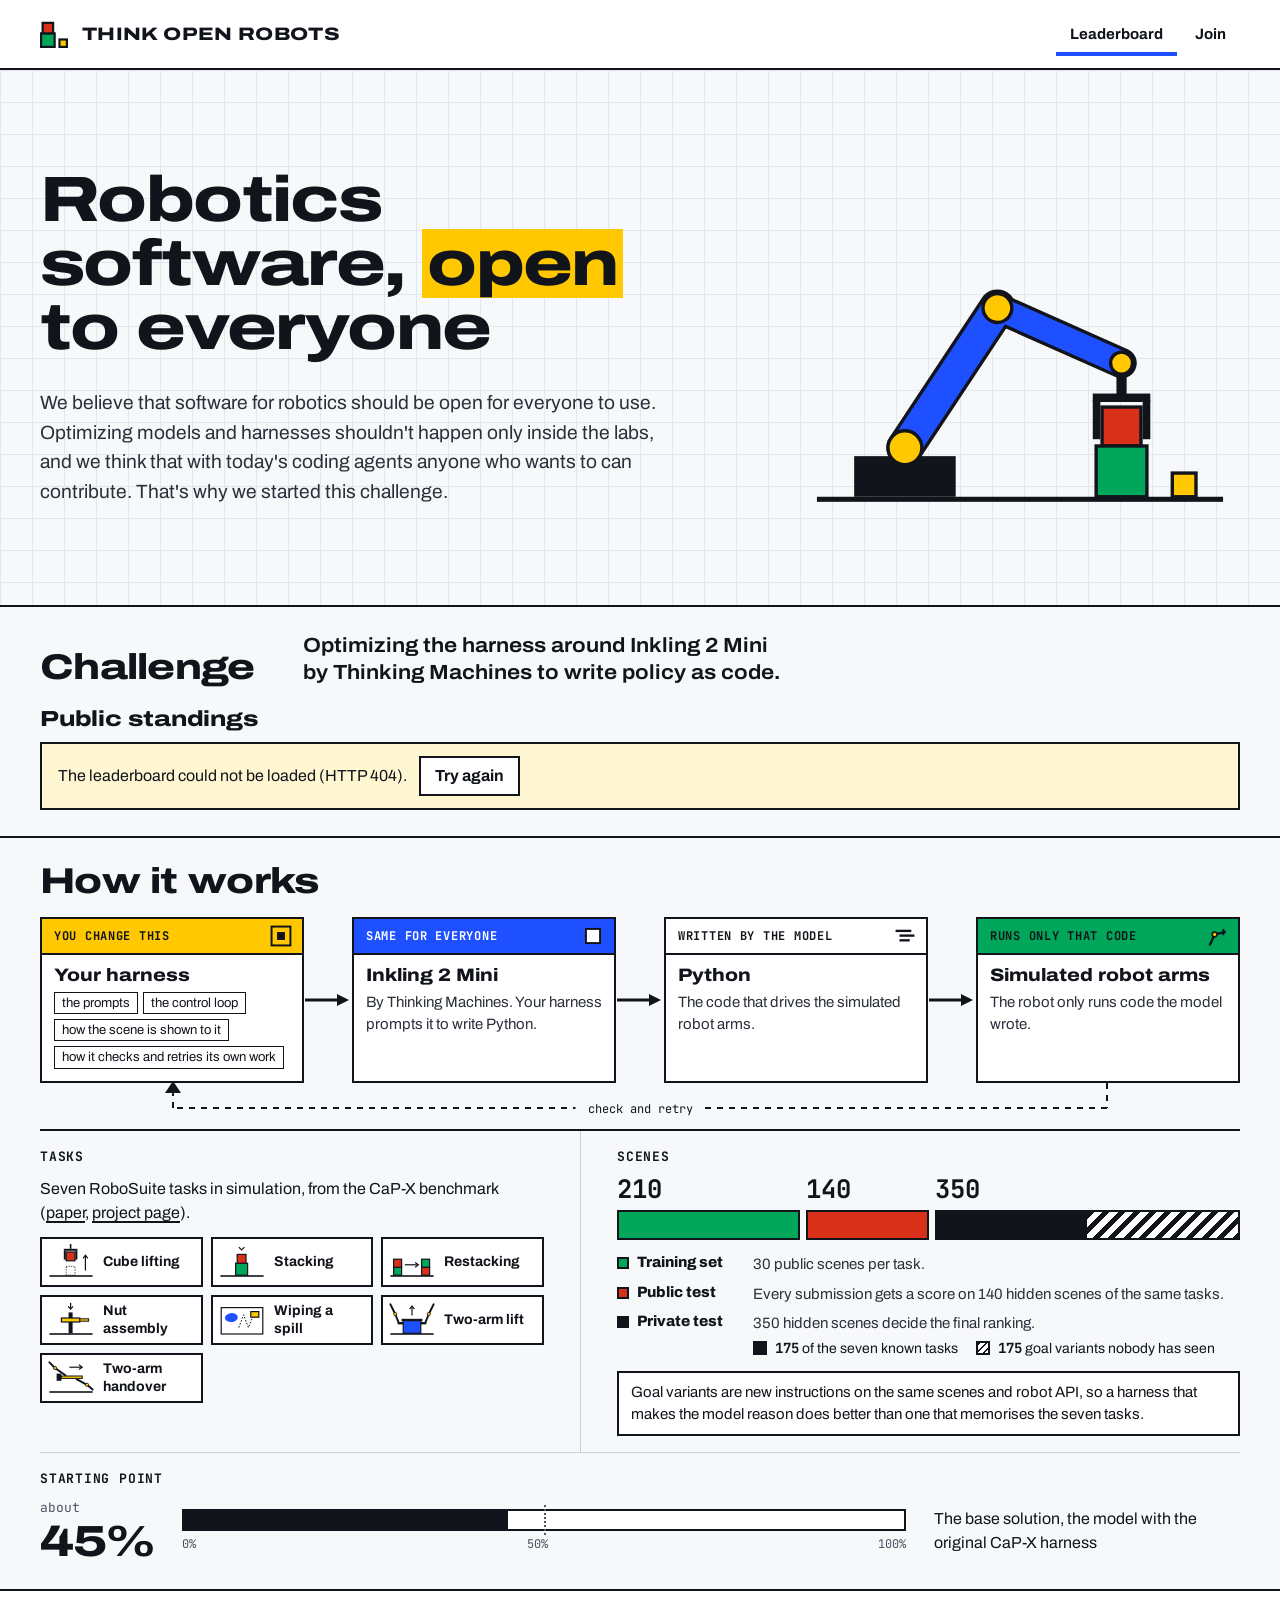
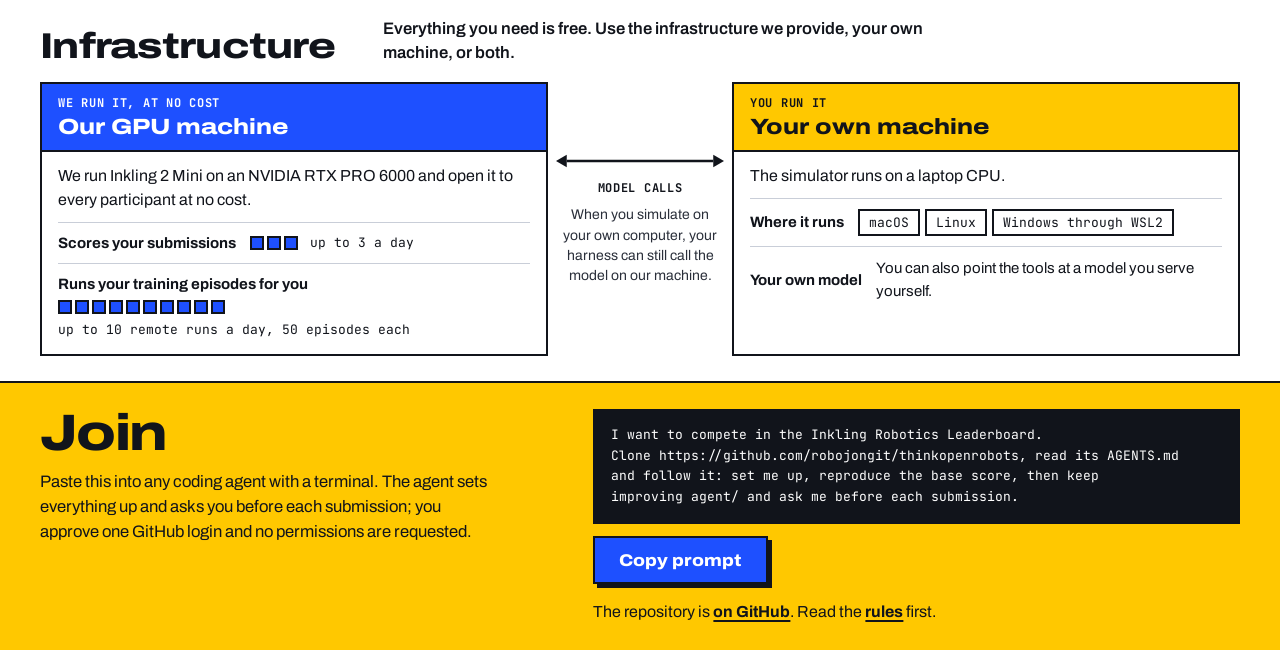
==== commit d14500aa: "site: stacked-cubes mark (red cube on green, small yellow cube beside) in the header and favicon Rep" ====
--- a/site/index.html
+++ b/site/index.html
@@ -5,8 +5,8 @@
   <meta name="viewport" content="width=device-width, initial-scale=1">
   <meta name="color-scheme" content="light">
   <title>Think Open Robots: Inkling Robotics Leaderboard</title>
-  <meta name="description" content="An open challenge for robotics software. First challenge: optimizing the harness around Inkling 2 Mini to write policy as code.">
-  <link rel="icon" href="favicon.svg" type="image/svg+xml">
+  <meta name="description" content="An open challenge for robotics software. The challenge: optimizing the harness around Inkling 2 Mini to write policy as code.">
+  <link rel="icon" href="favicon.svg?v=20261125c2" type="image/svg+xml">
   <link rel="preload" href="fonts/archivo-latin.woff2" as="font" type="font/woff2" crossorigin>
   <link rel="stylesheet" href="style.css?v=20261125c1">
   <script src="config.js?v=20261125c1"></script>
@@ -18,11 +18,8 @@
 <header class="site">
   <div class="wrap bar">
     <a class="brand" href="#top">
-      <span class="logo" aria-hidden="true"><span></span><span></span><span></span><span></span></span>
-      <span class="brand-text">
-        <span class="brand-name">Think Open Robots</span>
-        <span class="brand-sub">Inkling Robotics Leaderboard</span>
-      </span>
+      <svg class="logo" aria-hidden="true" width="28" height="28" viewBox="0 0 32 32"><rect x="1.25" y="15.25" width="15.5" height="15.5" fill="#00A65A" stroke="#11141B" stroke-width="2.5"/><rect x="3" y="3.25" width="12" height="12" fill="#D9301A" stroke="#11141B" stroke-width="2.5"/><rect x="22.25" y="22.25" width="8.5" height="8.5" fill="#FFC800" stroke="#11141B" stroke-width="2.5"/></svg>
+      <span class="brand-name">Think Open Robots</span>
     </a>
     <nav aria-label="Main">
       <ul>
@@ -72,7 +69,7 @@
   <section id="challenge" class="band-rule" aria-labelledby="challenge-h">
     <div class="wrap pad-section">
       <div class="head-row">
-        <h2 id="challenge-h" class="title">First challenge</h2>
+        <h2 id="challenge-h" class="title">Challenge</h2>
         <p class="kicker">Optimizing the harness around Inkling 2 Mini by Thinking Machines to write policy as code.</p>
       </div>
 
--- a/site/style.css
+++ b/site/style.css
@@ -92,15 +92,9 @@
 header.site .bar { padding-top: 12px; padding-bottom: 12px; display: flex; flex-wrap: wrap; align-items: center; justify-content: space-between; gap: 8px 32px; }
 .brand { display: flex; align-items: center; gap: 14px; min-height: 44px; text-decoration: none; color: var(--ink); }
 .brand:hover { color: var(--ink); }
-.logo { display: grid; grid-template-columns: repeat(2, 11px); gap: 3px; flex: none; }
-.logo span { display: block; width: 11px; height: 11px; }
-.logo span:nth-child(1) { background: var(--yellow); outline: 2px solid var(--ink); outline-offset: -2px; }
-.logo span:nth-child(2) { background: var(--accent); }
-.logo span:nth-child(3) { background: var(--green); }
-.logo span:nth-child(4) { background: var(--red); }
-.brand-text { display: flex; flex-direction: column; gap: 3px; }
+/* the mark: the hero's red cube stacked on the green one, the small yellow cube beside them */
+.logo { display: block; flex: none; }
 .brand-name { font-weight: 800; font-stretch: 125%; font-size: 18px; letter-spacing: 0.02em; line-height: 1; text-transform: uppercase; }
-.brand-sub { font-family: var(--mono); font-size: 12px; line-height: 1.2; color: var(--muted); }
 header.site nav ul { list-style: none; margin: 0; padding: 0; display: flex; flex-wrap: wrap; gap: 4px; }
 header.site nav a { display: flex; align-items: center; min-height: 44px; padding: 0 14px; font-weight: 700; font-size: 15px; text-decoration: none; color: var(--ink); }
 header.site nav a:hover { color: var(--accent); }
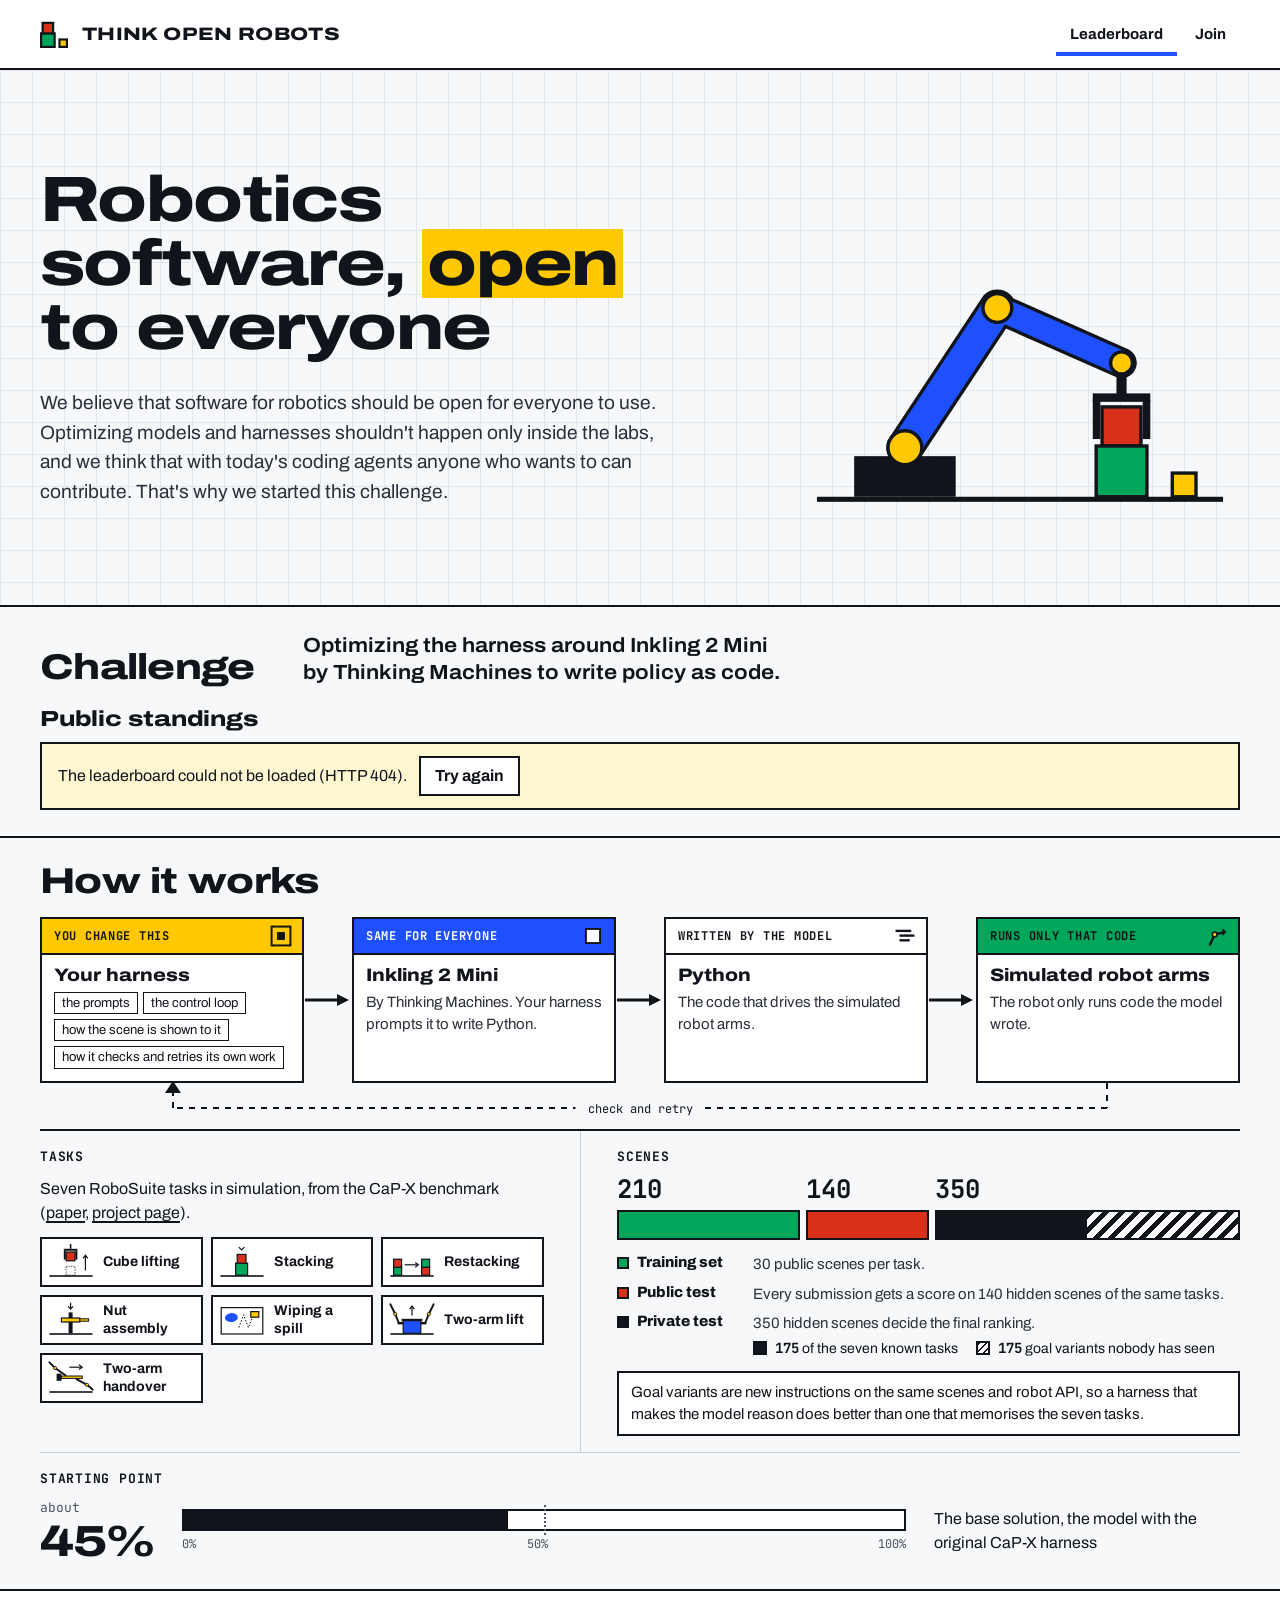
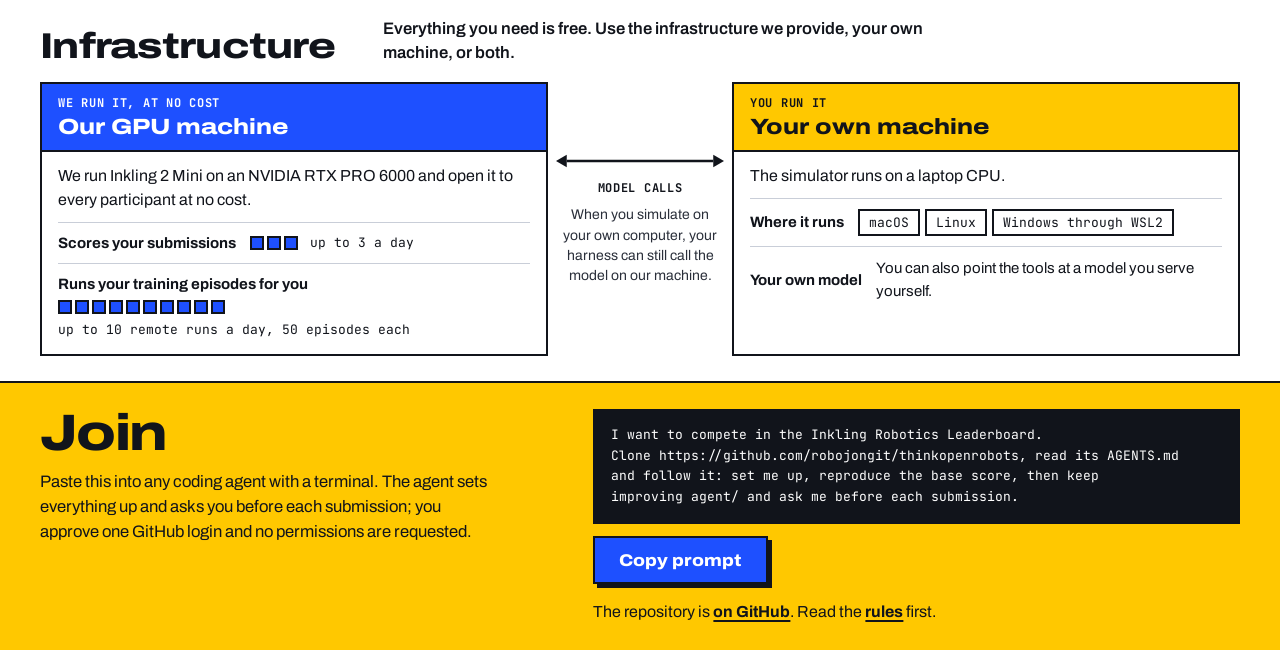
==== commit a84bf71f: "Site: link preview with the logo card; title is Think Open Robots Claude-Session: https://claude.ai/" ====
--- a/site/index.html
+++ b/site/index.html
@@ -4,8 +4,19 @@
   <meta charset="utf-8">
   <meta name="viewport" content="width=device-width, initial-scale=1">
   <meta name="color-scheme" content="light">
-  <title>Think Open Robots: Inkling Robotics Leaderboard</title>
+  <title>Think Open Robots</title>
   <meta name="description" content="An open challenge for robotics software. The challenge: optimizing the harness around Inkling 2 Mini to write policy as code.">
+  <meta property="og:type" content="website">
+  <meta property="og:site_name" content="Think Open Robots">
+  <meta property="og:title" content="Think Open Robots">
+  <meta property="og:description" content="An open challenge for robotics software. The challenge: optimizing the harness around Inkling 2 Mini to write policy as code.">
+  <meta property="og:url" content="https://thinkopenrobots.com/">
+  <meta property="og:image" content="https://thinkopenrobots.com/og.png">
+  <meta property="og:image:type" content="image/png">
+  <meta property="og:image:width" content="1200">
+  <meta property="og:image:height" content="630">
+  <meta property="og:image:alt" content="Think Open Robots logo: a red cube stacked on a green cube, with a small yellow cube beside them">
+  <meta name="twitter:card" content="summary_large_image">
   <link rel="icon" href="favicon.svg?v=20261125c2" type="image/svg+xml">
   <link rel="preload" href="fonts/archivo-latin.woff2" as="font" type="font/woff2" crossorigin>
   <link rel="stylesheet" href="style.css?v=20261125c1">
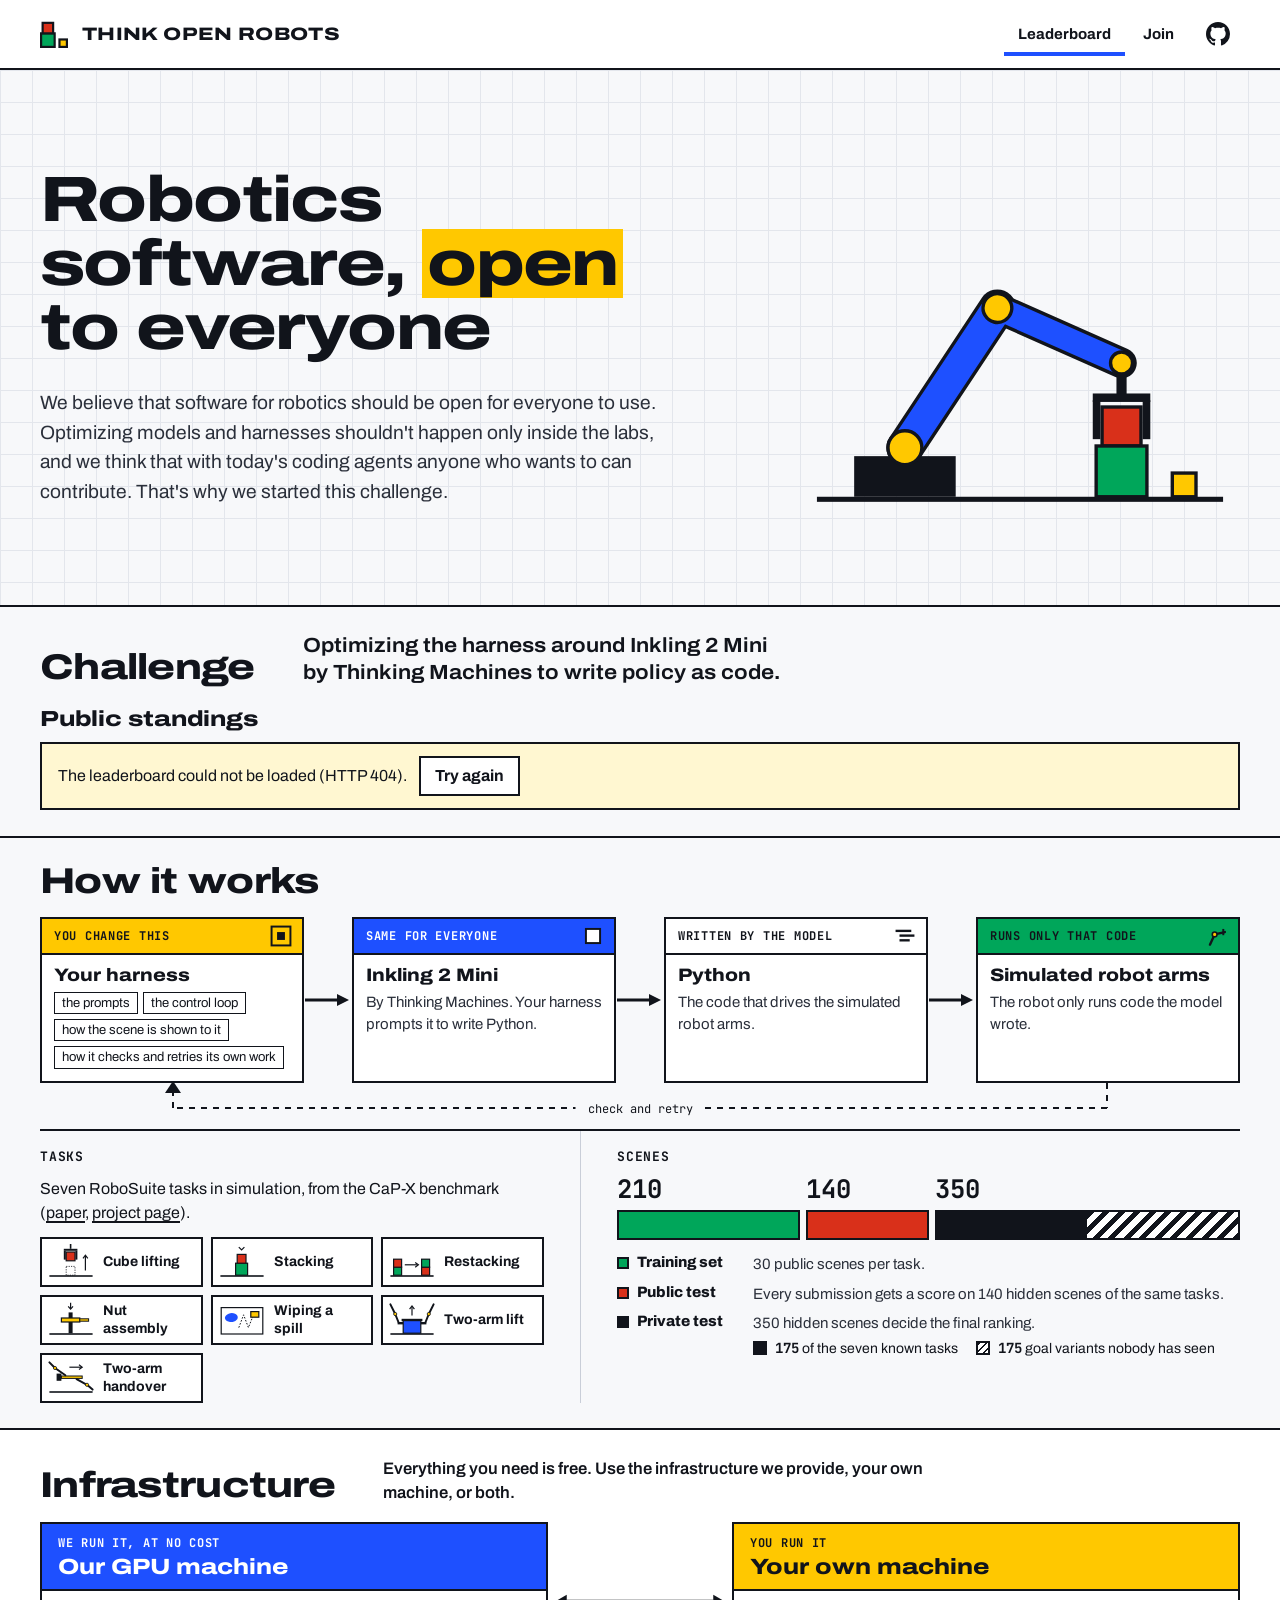
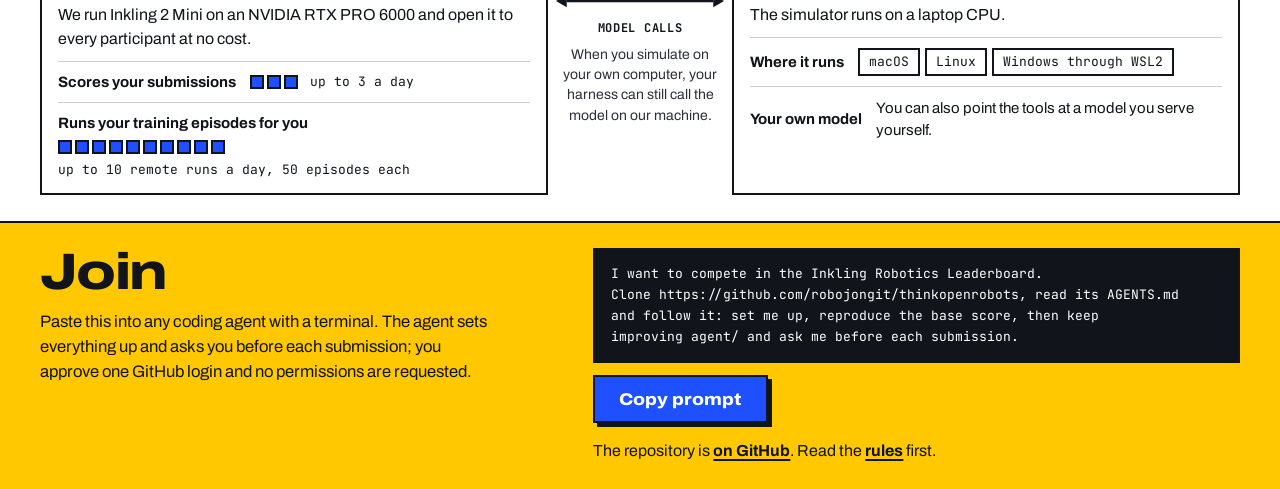
==== commit 01f2420a: "Site: drop the chart note, the goal-variants callout and the starting-point strip; GitHub mark in th" ====
--- a/site/index.html
+++ b/site/index.html
@@ -19,7 +19,7 @@
   <meta name="twitter:card" content="summary_large_image">
   <link rel="icon" href="favicon.svg?v=20261125c2" type="image/svg+xml">
   <link rel="preload" href="fonts/archivo-latin.woff2" as="font" type="font/woff2" crossorigin>
-  <link rel="stylesheet" href="style.css?v=20261125c1">
+  <link rel="stylesheet" href="style.css?v=20261126a">
   <script src="config.js?v=20261125c1"></script>
   <script src="motion.js?v=20261125c1" defer></script>
   <script src="app.js?v=20261125c1" defer></script>
@@ -38,6 +38,7 @@
         <li><a href="#join">Join</a></li>
       </ul>
     </nav>
+    <a class="gh" data-repo="" href="https://github.com/robojongit/thinkopenrobots" rel="noopener noreferrer" aria-label="GitHub repository"><svg aria-hidden="true" width="24" height="24" viewBox="0 0 16 16"><path fill="currentColor" d="M8 0C3.58 0 0 3.58 0 8c0 3.54 2.29 6.53 5.47 7.59.4.07.55-.17.55-.38 0-.19-.01-.82-.01-1.49-2.01.37-2.53-.49-2.69-.94-.09-.23-.48-.94-.82-1.13-.28-.15-.68-.52-.01-.53.63-.01 1.08.58 1.23.82.72 1.21 1.87.87 2.33.66.07-.52.28-.87.51-1.07-1.78-.2-3.64-.89-3.64-3.95 0-.87.31-1.59.82-2.15-.08-.2-.36-1.02.08-2.12 0 0 .67-.21 2.2.82.64-.18 1.32-.27 2-.27.68 0 1.36.09 2 .27 1.53-1.04 2.2-.82 2.2-.82.44 1.1.16 1.92.08 2.12.51.56.82 1.27.82 2.15 0 3.07-1.87 3.75-3.65 3.95.29.25.54.73.54 1.48 0 1.07-.01 1.93-.01 2.2 0 .21.15.46.55.38A8.013 8.013 0 0 0 16 8c0-4.42-3.58-8-8-8z"/></svg></a>
   </div>
 </header>
 
@@ -98,7 +99,6 @@
           </div>
           <figure class="chart">
             <div id="chart-host" class="chart-box"></div>
-            <figcaption>Filled points set a new best. Hover or tap a point for its score and interval. The same data is in the table below.</figcaption>
           </figure>
         </section>
 
@@ -263,24 +263,6 @@
                   <span><span class="key-sq hatch" aria-hidden="true"></span><span><b>175</b> goal variants nobody has seen</span></span>
                 </div>
               </div>
-            </div>
-            <p class="callout">Goal variants are new instructions on the same scenes and robot API, so a harness that makes the model reason does better than one that memorises the seven tasks.</p>
-          </div>
-        </div>
-
-        <div class="fact fact-start">
-          <h3 class="fact-h">Starting point</h3>
-          <div class="fact-body start">
-            <div class="start-num">
-              <span class="about">about</span>
-              <span class="big">45%</span>
-            </div>
-            <div class="start-right">
-              <div class="start-scale" aria-hidden="true">
-                <div class="start-bar"><span class="fill"></span><span class="mid"></span></div>
-                <div class="start-ticks"><span>0%</span><span>50%</span><span>100%</span></div>
-              </div>
-              <p>The base solution, the model with the original CaP-X harness</p>
             </div>
           </div>
         </div>
--- a/site/style.css
+++ b/site/style.css
@@ -95,10 +95,15 @@
 /* the mark: the hero's red cube stacked on the green one, the small yellow cube beside them */
 .logo { display: block; flex: none; }
 .brand-name { font-weight: 800; font-stretch: 125%; font-size: 18px; letter-spacing: 0.02em; line-height: 1; text-transform: uppercase; }
+header.site nav { margin-left: auto; }
 header.site nav ul { list-style: none; margin: 0; padding: 0; display: flex; flex-wrap: wrap; gap: 4px; }
 header.site nav a { display: flex; align-items: center; min-height: 44px; padding: 0 14px; font-weight: 700; font-size: 15px; text-decoration: none; color: var(--ink); }
 header.site nav a:hover { color: var(--accent); }
 header.site nav a[aria-current="page"] { box-shadow: inset 0 -4px 0 var(--accent); }
+/* the GitHub mark sits just right of the nav: the bar's 32px gap less 24px */
+.gh { display: flex; align-items: center; justify-content: center; flex: none; width: 44px; height: 44px; margin-left: -24px; color: var(--ink); }
+.gh svg { display: block; }
+.gh:hover { color: var(--accent); }
 
 /* ---------- hero ---------- */
 .hero { border-bottom: 2px solid var(--ink); }
@@ -229,7 +234,6 @@
 .tip .t-agent svg { flex: none; }
 .tip .t-score { font-family: var(--mono); font-size: 14px; font-weight: 700; white-space: pre; }
 .tip .t-when { font-family: var(--mono); font-size: 12px; color: var(--rule); }
-figure.chart figcaption { font-size: 15px; line-height: 1.45; color: var(--muted); }
 
 /* ---------- how it works: pipeline ---------- */
 .pipe-wrap { margin-top: clamp(14px, 1.4vw, 20px); }
@@ -252,10 +256,10 @@
 .loop-label { position: absolute; left: 50%; bottom: -10px; transform: translateX(-50%); background: var(--paper); padding: 0 12px; font-family: var(--mono); font-size: 12px; line-height: 20px; white-space: nowrap; }
 .loop-v { margin: 14px 0 0; font-family: var(--mono); font-size: 13px; line-height: 1.5; border: 2px dashed var(--ink); padding: 8px 12px; }
 
-/* ---------- how it works: tasks, scenes, starting point ---------- */
+/* ---------- how it works: tasks and scenes ---------- */
 .facts { margin-top: clamp(18px, 1.6vw, 22px); border-top: 2px solid var(--ink); display: grid; grid-template-columns: minmax(0, 1fr); }
 .fact { display: flex; flex-direction: column; gap: 10px; padding-block: 16px; border-bottom: 1px solid var(--rule); min-width: 0; }
-.fact-start { border-bottom: 0; padding-bottom: 0; }
+.fact:last-child { border-bottom: 0; padding-bottom: 0; }
 .fact-h { margin: 0; font-family: var(--mono); font-size: 13px; font-weight: 700; letter-spacing: 0.06em; text-transform: uppercase; }
 .fact-body { display: flex; flex-direction: column; gap: 12px; min-width: 0; }
 .fact-lead { margin: 0; font-size: 16px; line-height: 1.5; max-width: 62ch; }
@@ -264,15 +268,12 @@
 .tasks svg { display: block; width: 100%; height: 56px; }
 .tasks li > span { font-size: 14px; font-weight: 700; line-height: 1.25; }
 
-/* side by side: tasks next to scenes, then the starting point as one row underneath */
+/* side by side: tasks next to scenes */
 @media (min-width: 1000px) {
-  .facts { grid-template-columns: minmax(0, 0.9fr) minmax(0, 1.1fr); grid-template-areas: "tasks scenes" "start start"; }
-  .fact-tasks { grid-area: tasks; padding-right: 36px; }
-  .fact-scenes { grid-area: scenes; padding-left: 36px; border-left: 1px solid var(--rule); }
-  .fact-start { grid-area: start; }
-  .fact-start .start-right { flex-direction: row; align-items: center; gap: 28px; }
-  .fact-start .start-scale { flex: 1 1 auto; min-width: 0; }
-  .fact-start .start-right p { flex: 0 1 auto; max-width: 34ch; }
+  .facts { grid-template-columns: minmax(0, 0.9fr) minmax(0, 1.1fr); }
+  .fact { border-bottom: 0; padding-bottom: 0; }
+  .fact-tasks { padding-right: 36px; }
+  .fact-scenes { padding-left: 36px; border-left: 1px solid var(--rule); }
   .tasks { grid-template-columns: repeat(3, minmax(0, 1fr)); }
   .tasks li { flex-direction: row; align-items: center; gap: 8px; padding: 5px 8px 5px 5px; }
   .tasks svg { flex: none; width: 48px; height: 36px; }
@@ -297,19 +298,6 @@
 .private-split b { font-family: var(--mono); }
 .key-sq { width: 14px; height: 14px; margin-top: 2px; background: var(--ink); flex: none; box-sizing: border-box; }
 .key-sq.hatch { border: 2px solid var(--ink); background: repeating-linear-gradient(135deg, var(--ink) 0 2px, var(--white) 2px 5px); }
-.callout { margin: 4px 0 0; max-width: 70ch; font-size: 15px; line-height: 1.5; padding: 8px 12px; background: var(--white); border: 2px solid var(--ink); }
-
-.start { flex-direction: row; flex-wrap: wrap; align-items: center; gap: 12px 28px; }
-.start-num { flex: 0 0 auto; display: flex; flex-direction: column; gap: 2px; }
-.about { font-family: var(--mono); font-size: 13px; color: var(--muted); }
-.big { font-weight: 800; font-stretch: 125%; font-size: clamp(36px, 3.4vw, 48px); line-height: 1; letter-spacing: -0.02em; }
-.start-right { flex: 1 1 260px; min-width: 0; display: flex; flex-direction: column; gap: 8px; }
-.start-scale { display: flex; flex-direction: column; gap: 4px; }
-.start-bar { position: relative; height: 18px; background: var(--white); border: 2px solid var(--ink); }
-.start-bar .fill { position: absolute; left: 0; top: 0; bottom: 0; width: 45%; background: var(--ink); }
-.start-bar .mid { position: absolute; left: 50%; top: -6px; bottom: -6px; border-left: 2px dotted var(--muted); }
-.start-ticks { display: flex; justify-content: space-between; font-family: var(--mono); font-size: 12px; color: var(--muted); }
-.start-right p { margin: 0; font-size: 16px; line-height: 1.45; max-width: 60ch; }
 
 /* ---------- infrastructure ---------- */
 .infra { margin-top: clamp(14px, 1.4vw, 20px); display: grid; grid-template-columns: minmax(0, 1fr) 184px minmax(0, 1fr); align-items: stretch; }
@@ -385,7 +373,6 @@
   .infra-link { display: grid; grid-template-columns: 20px minmax(0, 1fr); gap: 2px 14px; justify-items: start; padding: 10px 4px; text-align: left; }
   .infra-link svg.v-only { grid-row: 1 / span 2; align-self: center; height: 44px; }
   .link-t { max-width: none; }
-  .start-right { flex-basis: 180px; }
   .join-title { font-size: 36px; }
   pre.prompt { padding: 12px 14px; }
   .controls { margin-left: 0; }
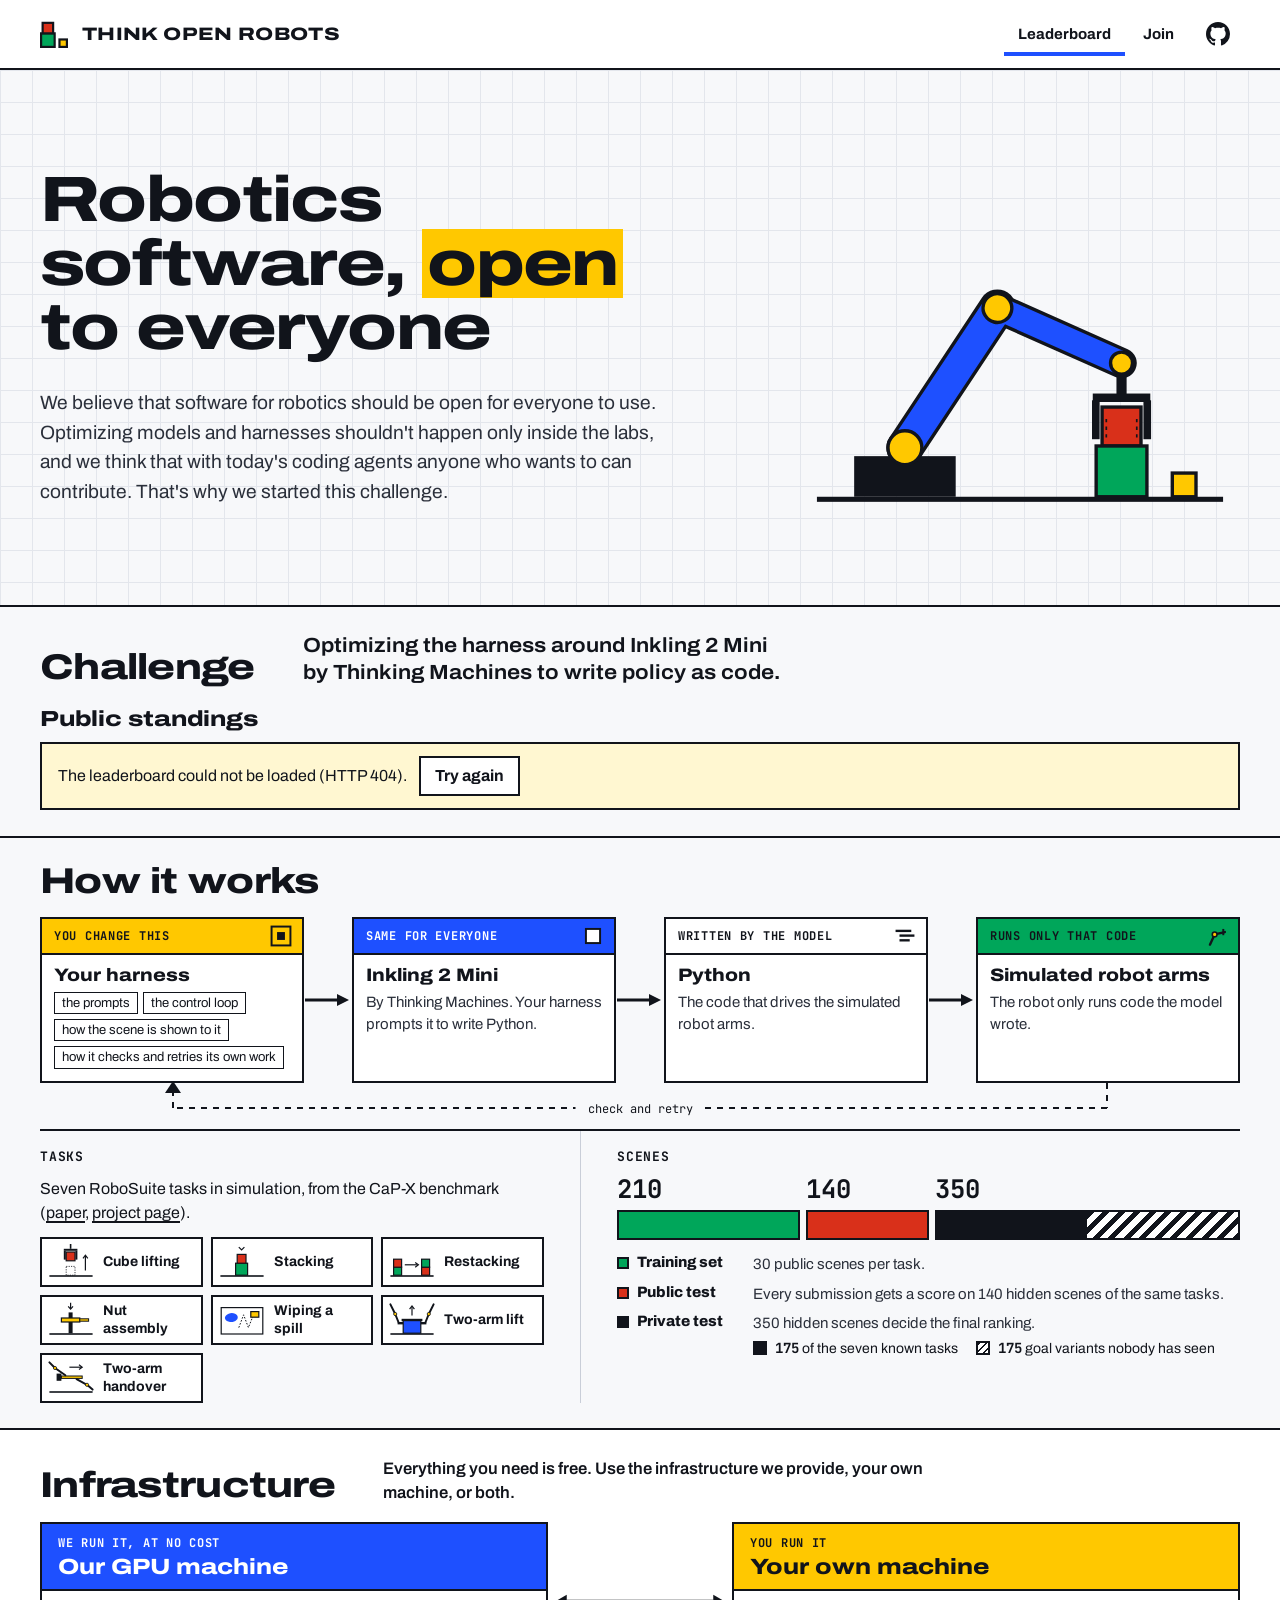
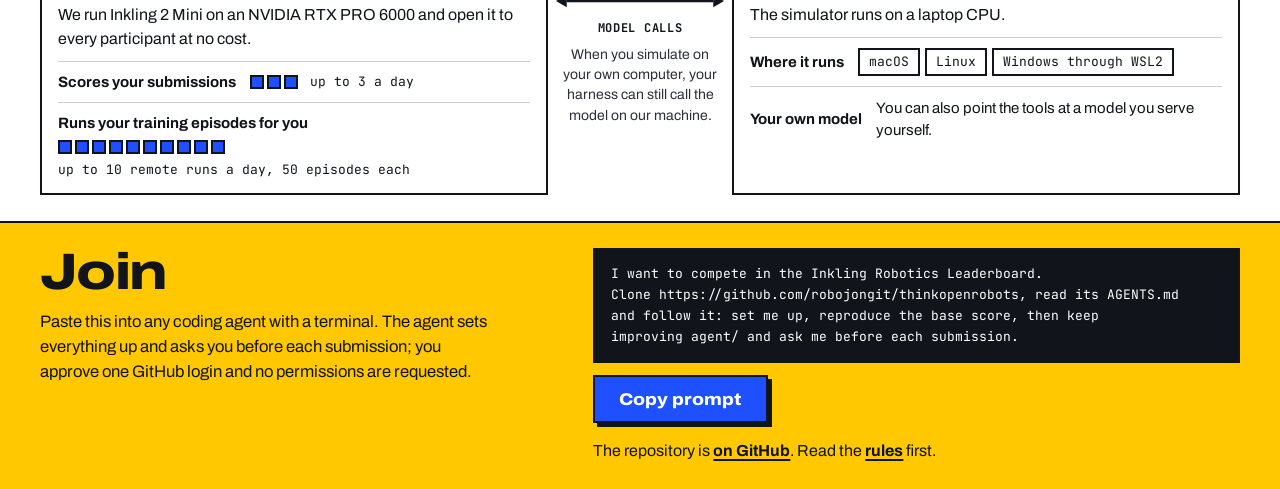
==== commit 707a6c09: "Site: phone and tablet layout Phones: wordmark and GitHub mark on one line with the nav as tabs unde" ====
--- a/site/index.html
+++ b/site/index.html
@@ -19,7 +19,7 @@
   <meta name="twitter:card" content="summary_large_image">
   <link rel="icon" href="favicon.svg?v=20261125c2" type="image/svg+xml">
   <link rel="preload" href="fonts/archivo-latin.woff2" as="font" type="font/woff2" crossorigin>
-  <link rel="stylesheet" href="style.css?v=20261126a">
+  <link rel="stylesheet" href="style.css?v=20261126b">
   <script src="config.js?v=20261125c1"></script>
   <script src="motion.js?v=20261125c1" defer></script>
   <script src="app.js?v=20261125c1" defer></script>
--- a/site/style.css
+++ b/site/style.css
@@ -376,8 +376,13 @@
   .join-title { font-size: 36px; }
   pre.prompt { padding: 12px 14px; }
   .controls { margin-left: 0; }
-
-  /* standings as stacked cards: same table semantics, different layout */
+}
+
+/* ---------- standings as stacked cards below 1000px: same table semantics, different layout ---------- */
+@media (max-width: 1000px) {
+  /* touch targets: a bigger hit area around the chart points and the links in the cards, same look */
+  .pt { width: 40px; height: 40px; margin: -20px 0 0 -20px; }
+  a.who-name, .board td.cell-commit a, .board td.cell-picks a { display: inline-block; padding-block: 10px; margin-block: -10px; }
   .table-wrap { overflow: visible; }
   .board { min-width: 0; }
   .board thead { position: absolute; width: 1px; height: 1px; overflow: hidden; clip: rect(0 0 0 0); white-space: nowrap; }
@@ -407,6 +412,63 @@
   .picks { text-align: right; }
 }
 
+/* tablets: account and score on one line, the small cells side by side under them, label above value */
+@media (min-width: 761px) and (max-width: 1000px) {
+  .board tr { grid-template-columns: auto minmax(0, 1fr) minmax(0, 1fr) minmax(0, 1fr); grid-template-areas: "band acct score score" "c4 c4 c5 c6"; column-gap: 16px; row-gap: 10px; padding: 12px 16px; }
+  .board.final tr { grid-template-areas: "band acct score score" "c4 c4 c5 c5"; }
+  .board td.cell-tokens, .board td.cell-date, .board td.cell-commit, .board td.cell-runs, .board td.cell-picks {
+    flex-direction: column; align-items: flex-start; justify-content: flex-start; gap: 3px;
+  }
+  .board td.cell-tokens { flex-flow: row wrap; column-gap: 10px; }
+  .board td.cell-tokens::before { flex-basis: 100%; }
+  .board td.cell-tokens::before, .board td.cell-date::before, .board td.cell-commit::before, .board td.cell-runs::before, .board td.cell-picks::before { margin-right: 0; }
+  .picks { text-align: left; }
+}
+
+/* ---------- hero stacked (text above the arm): crop the arm's empty sky, the top 100 of its 420 viewBox units ---------- */
+@media (max-width: 1120px) {
+  .hero-art { overflow: hidden; }
+  .hero-art svg { margin-top: calc(-100% / 5.2); }
+}
+@media (min-width: 641px) and (max-width: 1120px) {
+  .hero-in { row-gap: 16px; }
+  .hero-art { margin-left: auto; }
+}
+
+/* ---------- phones ---------- */
+@media (max-width: 640px) {
+  /* header: the wordmark and the GitHub mark on one line, the nav as tabs on the rule under them */
+  header.site .bar { padding-top: 6px; padding-bottom: 0; column-gap: 8px; row-gap: 0; flex-wrap: wrap; }
+  .brand { flex: 1 1 auto; min-width: 0; gap: 10px; }
+  .logo { width: 24px; height: 24px; }
+  .brand-name { font-size: clamp(14px, 4.2vw, 17px); }
+  .gh { order: 2; margin: 0 -10px 0 0; }
+  header.site nav { order: 3; flex-basis: 100%; margin-left: 0; }
+  header.site nav ul { gap: 0; }
+
+  /* hero: tighter, the arm full width */
+  .hero-in { padding-top: 32px; padding-bottom: 24px; row-gap: 12px; }
+  .hero-text { gap: 16px; }
+  .display { font-size: clamp(36px, 10.6vw, 46px); }
+  .lead { font-size: 17px; line-height: 1.5; }
+  .hero-art { flex: 1 1 100%; }
+
+  .kicker { font-size: 17px; }
+  .legend { gap: 4px 16px; font-size: 13px; }
+  .controls label { font-size: 14px; line-height: 1.35; }
+  .chart-box { height: 220px; }
+
+  /* the prompt flows as one paragraph instead of breaking mid-line (copying uses its own text) */
+  pre.prompt { white-space: normal; font-size: 12.5px; line-height: 1.65; }
+  .join-text p { font-size: 16px; }
+}
+/* small phones: the seven tasks as two columns of rows, drawing then name, like the desktop list */
+@media (max-width: 480px) {
+  .tasks { grid-template-columns: repeat(2, minmax(0, 1fr)); }
+  .tasks li { flex-direction: row; align-items: center; gap: 8px; padding: 5px 8px 5px 5px; }
+  .tasks svg { flex: none; width: 48px; height: 36px; }
+}
+
 /* ---------- motion (only when motion.js sets .motion: never with reduced motion) ---------- */
 /* Start states are screen-only, so a printout always shows the finished state. */
 @media screen {
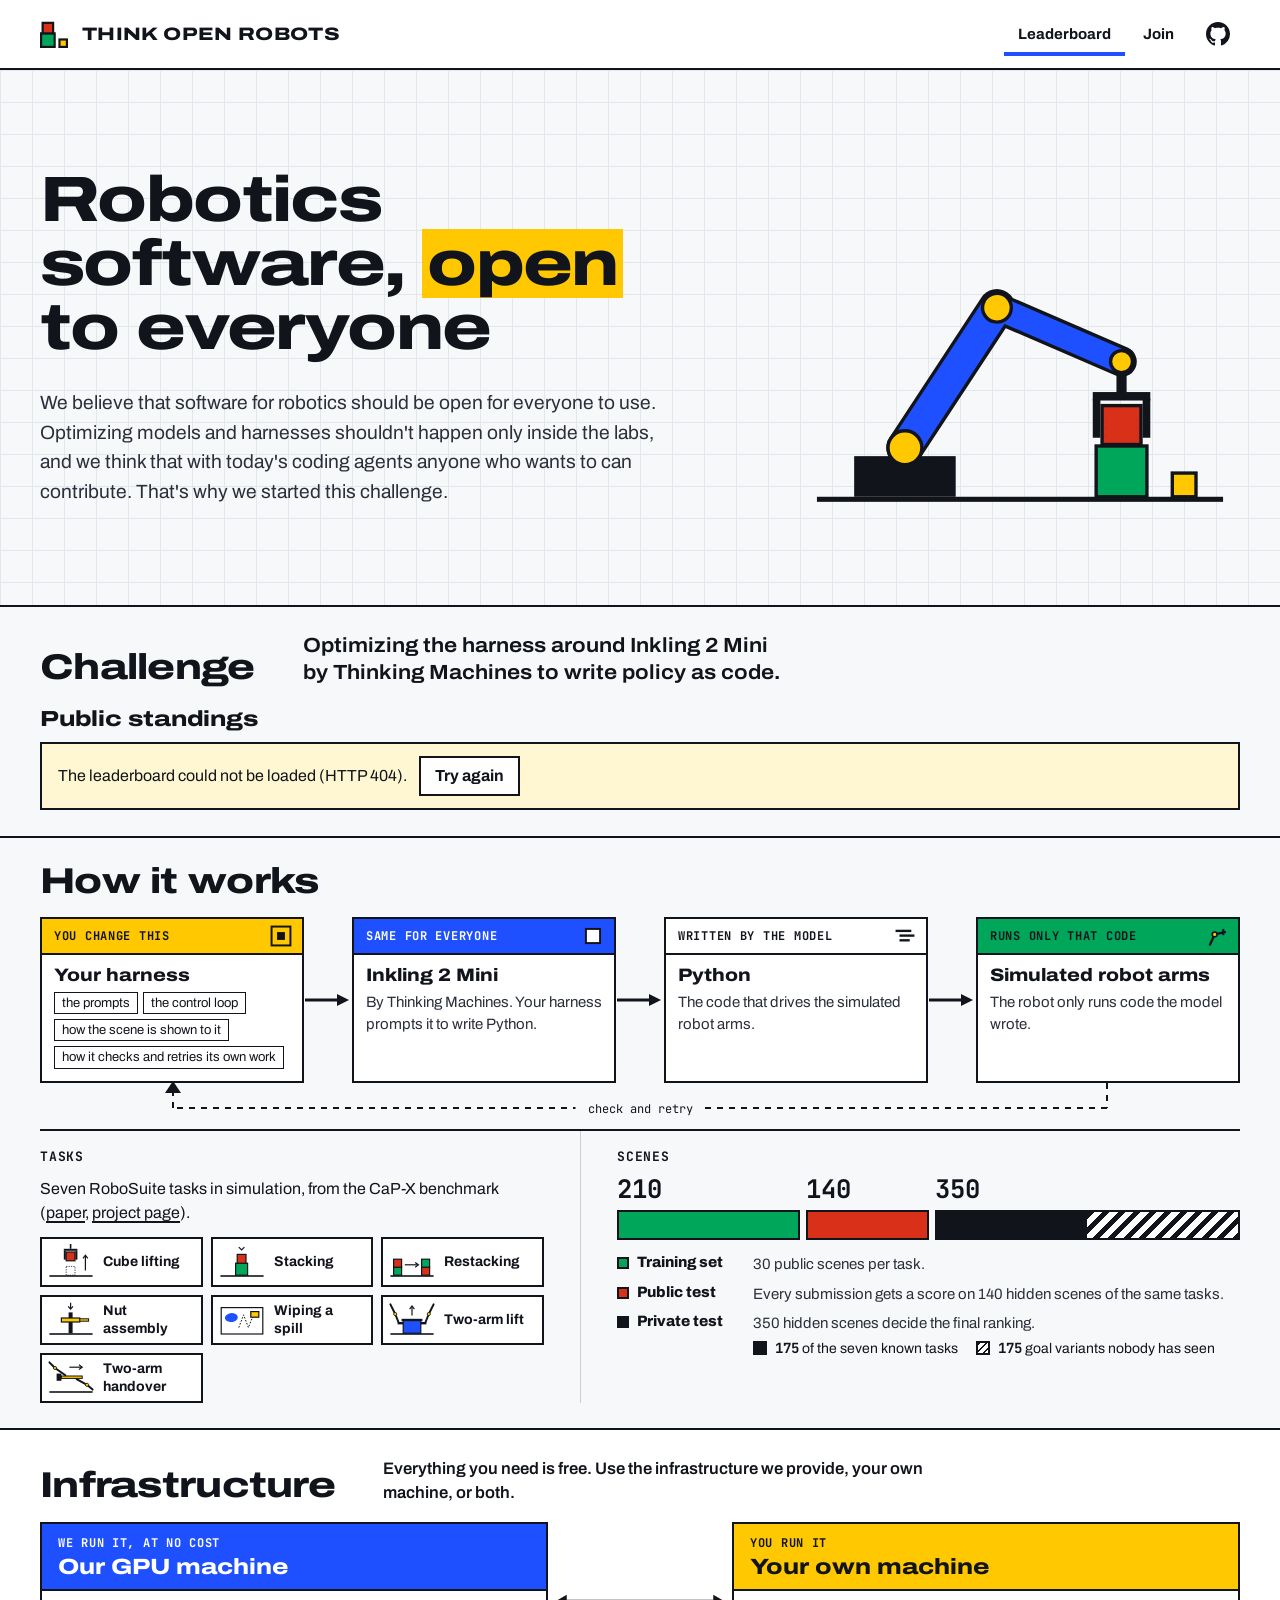
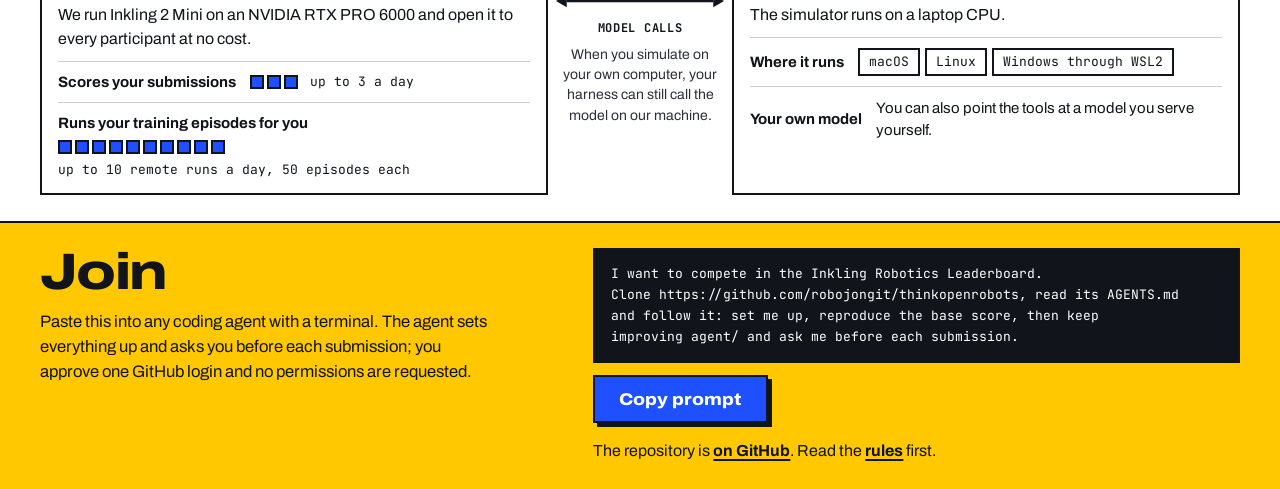
==== commit fbdb2523: "Site: on phones and tablets the standings table and the diagrams scroll sideways Below 1000px the st" ====
--- a/site/index.html
+++ b/site/index.html
@@ -19,10 +19,10 @@
   <meta name="twitter:card" content="summary_large_image">
   <link rel="icon" href="favicon.svg?v=20261125c2" type="image/svg+xml">
   <link rel="preload" href="fonts/archivo-latin.woff2" as="font" type="font/woff2" crossorigin>
-  <link rel="stylesheet" href="style.css?v=20261126b">
+  <link rel="stylesheet" href="style.css?v=20261126c">
   <script src="config.js?v=20261125c1"></script>
   <script src="motion.js?v=20261125c1" defer></script>
-  <script src="app.js?v=20261125c1" defer></script>
+  <script src="app.js?v=20261126c" defer></script>
 </head>
 <body>
 <a class="skip" href="#leaderboard">Skip to the leaderboard</a>
@@ -133,134 +133,138 @@
     <div class="wrap pad-section">
       <h2 id="how-h" class="title">How it works</h2>
 
-      <div class="pipe-wrap" data-loop>
-        <div class="pipe">
-          <div class="card">
-            <div class="card-head bg-yellow">
-              <span class="eyebrow">You change this</span>
-              <svg aria-hidden="true" width="28" height="28" viewBox="0 0 28 28"><rect x="2" y="2" width="24" height="24" fill="none" stroke="#11141B" stroke-width="2.5"/><rect x="9" y="9" width="10" height="10" fill="#11141B"/></svg>
-            </div>
-            <div class="card-body">
-              <h3>Your harness</h3>
-              <ul class="chips">
-                <li>the prompts</li>
-                <li>the control loop</li>
-                <li>how the scene is shown to it</li>
-                <li>how it checks and retries its own work</li>
-              </ul>
-            </div>
-            <svg class="arrow-h h-only" aria-hidden="true" width="44" height="16" viewBox="0 0 44 16"><path d="M0 8 H34" stroke="#11141B" stroke-width="3" fill="none"/><path d="M32 2 L44 8 L32 14 Z" fill="#11141B"/><rect class="token" x="-4" y="3" width="10" height="10"/></svg>
-            <svg class="arrow-v v-only" aria-hidden="true" width="16" height="44" viewBox="0 0 16 44"><path d="M8 0 V34" stroke="#11141B" stroke-width="3" fill="none"/><path d="M2 32 L8 44 L14 32 Z" fill="#11141B"/><rect class="token" x="3" y="-4" width="10" height="10"/></svg>
-          </div>
-
-          <div class="card">
-            <div class="card-head bg-blue">
-              <span class="eyebrow">Same for everyone</span>
-              <svg aria-hidden="true" width="28" height="28" viewBox="0 0 28 28"><rect x="5" y="5" width="18" height="18" fill="#FFFFFF" stroke="#11141B" stroke-width="2.5"/></svg>
-            </div>
-            <div class="card-body">
-              <h3>Inkling 2 Mini</h3>
-              <p>By Thinking Machines. Your harness prompts it to write Python.</p>
-            </div>
-            <svg class="arrow-h h-only" aria-hidden="true" width="44" height="16" viewBox="0 0 44 16"><path d="M0 8 H34" stroke="#11141B" stroke-width="3" fill="none"/><path d="M32 2 L44 8 L32 14 Z" fill="#11141B"/><rect class="token" x="-4" y="3" width="10" height="10"/></svg>
-            <svg class="arrow-v v-only" aria-hidden="true" width="16" height="44" viewBox="0 0 16 44"><path d="M8 0 V34" stroke="#11141B" stroke-width="3" fill="none"/><path d="M2 32 L8 44 L14 32 Z" fill="#11141B"/><rect class="token" x="3" y="-4" width="10" height="10"/></svg>
-          </div>
-
-          <div class="card">
-            <div class="card-head">
-              <span class="eyebrow">Written by the model</span>
-              <svg aria-hidden="true" width="28" height="28" viewBox="0 0 28 28"><rect x="2" y="6" width="20" height="3" fill="#11141B"/><rect x="7" y="12" width="19" height="3" fill="#11141B"/><rect x="7" y="18" width="13" height="3" fill="#11141B"/></svg>
-            </div>
-            <div class="card-body">
-              <h3>Python</h3>
-              <p>The code that drives the simulated robot arms.</p>
-            </div>
-            <svg class="arrow-h h-only" aria-hidden="true" width="44" height="16" viewBox="0 0 44 16"><path d="M0 8 H34" stroke="#11141B" stroke-width="3" fill="none"/><path d="M32 2 L44 8 L32 14 Z" fill="#11141B"/><rect class="token" x="-4" y="3" width="10" height="10"/></svg>
-            <svg class="arrow-v v-only" aria-hidden="true" width="16" height="44" viewBox="0 0 16 44"><path d="M8 0 V34" stroke="#11141B" stroke-width="3" fill="none"/><path d="M2 32 L8 44 L14 32 Z" fill="#11141B"/><rect class="token" x="3" y="-4" width="10" height="10"/></svg>
-          </div>
-
-          <div class="card">
-            <div class="card-head bg-green">
-              <span class="eyebrow">Runs only that code</span>
-              <svg aria-hidden="true" width="28" height="28" viewBox="0 0 28 28"><path d="M5 25 L11 12 L24 9" fill="none" stroke="#11141B" stroke-width="3" stroke-linecap="round" stroke-linejoin="round"/><circle cx="11" cy="12" r="3" fill="#FFC800" stroke="#11141B" stroke-width="2"/><path d="M22 5 V13" stroke="#11141B" stroke-width="2.5"/></svg>
-            </div>
-            <div class="card-body">
-              <h3>Simulated robot arms</h3>
-              <p>The robot only runs code the model wrote.</p>
+      <div class="scroll-frame">
+        <div class="scroller" data-scroll-label="How it works diagram">
+          <div class="pipe-wrap" data-loop>
+            <div class="pipe">
+              <div class="card">
+                <div class="card-head bg-yellow">
+                  <span class="eyebrow">You change this</span>
+                  <svg aria-hidden="true" width="28" height="28" viewBox="0 0 28 28"><rect x="2" y="2" width="24" height="24" fill="none" stroke="#11141B" stroke-width="2.5"/><rect x="9" y="9" width="10" height="10" fill="#11141B"/></svg>
+                </div>
+                <div class="card-body">
+                  <h3>Your harness</h3>
+                  <ul class="chips">
+                    <li>the prompts</li>
+                    <li>the control loop</li>
+                    <li>how the scene is shown to it</li>
+                    <li>how it checks and retries its own work</li>
+                  </ul>
+                </div>
+                <svg class="arrow-h" aria-hidden="true" width="44" height="16" viewBox="0 0 44 16"><path d="M0 8 H34" stroke="#11141B" stroke-width="3" fill="none"/><path d="M32 2 L44 8 L32 14 Z" fill="#11141B"/><rect class="token" x="-4" y="3" width="10" height="10"/></svg>
+              </div>
+
+              <div class="card">
+                <div class="card-head bg-blue">
+                  <span class="eyebrow">Same for everyone</span>
+                  <svg aria-hidden="true" width="28" height="28" viewBox="0 0 28 28"><rect x="5" y="5" width="18" height="18" fill="#FFFFFF" stroke="#11141B" stroke-width="2.5"/></svg>
+                </div>
+                <div class="card-body">
+                  <h3>Inkling 2 Mini</h3>
+                  <p>By Thinking Machines. Your harness prompts it to write Python.</p>
+                </div>
+                <svg class="arrow-h" aria-hidden="true" width="44" height="16" viewBox="0 0 44 16"><path d="M0 8 H34" stroke="#11141B" stroke-width="3" fill="none"/><path d="M32 2 L44 8 L32 14 Z" fill="#11141B"/><rect class="token" x="-4" y="3" width="10" height="10"/></svg>
+              </div>
+
+              <div class="card">
+                <div class="card-head">
+                  <span class="eyebrow">Written by the model</span>
+                  <svg aria-hidden="true" width="28" height="28" viewBox="0 0 28 28"><rect x="2" y="6" width="20" height="3" fill="#11141B"/><rect x="7" y="12" width="19" height="3" fill="#11141B"/><rect x="7" y="18" width="13" height="3" fill="#11141B"/></svg>
+                </div>
+                <div class="card-body">
+                  <h3>Python</h3>
+                  <p>The code that drives the simulated robot arms.</p>
+                </div>
+                <svg class="arrow-h" aria-hidden="true" width="44" height="16" viewBox="0 0 44 16"><path d="M0 8 H34" stroke="#11141B" stroke-width="3" fill="none"/><path d="M32 2 L44 8 L32 14 Z" fill="#11141B"/><rect class="token" x="-4" y="3" width="10" height="10"/></svg>
+              </div>
+
+              <div class="card">
+                <div class="card-head bg-green">
+                  <span class="eyebrow">Runs only that code</span>
+                  <svg aria-hidden="true" width="28" height="28" viewBox="0 0 28 28"><path d="M5 25 L11 12 L24 9" fill="none" stroke="#11141B" stroke-width="3" stroke-linecap="round" stroke-linejoin="round"/><circle cx="11" cy="12" r="3" fill="#FFC800" stroke="#11141B" stroke-width="2"/><path d="M22 5 V13" stroke="#11141B" stroke-width="2.5"/></svg>
+                </div>
+                <div class="card-body">
+                  <h3>Simulated robot arms</h3>
+                  <p>The robot only runs code the model wrote.</p>
+                </div>
+              </div>
+            </div>
+
+            <div class="loop">
+              <svg class="loop-lines" aria-hidden="true"><line x1="100%" y1="0" x2="100%" y2="100%"/><line x1="100%" y1="100%" x2="0" y2="100%"/><line x1="0" y1="100%" x2="0" y2="0"/></svg>
+              <svg class="loop-head" aria-hidden="true" width="16" height="12" viewBox="0 0 16 12"><path d="M0 12 L8 0 L16 12 Z" fill="#11141B"/></svg>
+              <span class="loop-label">check and retry</span>
             </div>
           </div>
         </div>
-
-        <div class="loop h-only">
-          <svg class="loop-lines" aria-hidden="true"><line x1="100%" y1="0" x2="100%" y2="100%"/><line x1="100%" y1="100%" x2="0" y2="100%"/><line x1="0" y1="100%" x2="0" y2="0"/></svg>
-          <svg class="loop-head" aria-hidden="true" width="16" height="12" viewBox="0 0 16 12"><path d="M0 12 L8 0 L16 12 Z" fill="#11141B"/></svg>
-          <span class="loop-label">check and retry</span>
-        </div>
-        <p class="loop-v v-only">Back to your harness: check and retry.</p>
-      </div>
-
-      <div class="facts">
-        <div class="fact fact-tasks">
-          <h3 class="fact-h">Tasks</h3>
-          <div class="fact-body">
-            <p class="fact-lead">Seven RoboSuite tasks in simulation, from the CaP-X benchmark (<a href="https://arxiv.org/abs/2603.22435" rel="noopener noreferrer">paper</a>, <a href="https://capgym.github.io/" rel="noopener noreferrer">project page</a>).</p>
-            <ul class="tasks">
-              <li>
-                <svg aria-hidden="true" viewBox="0 0 120 90"><rect x="6" y="78" width="108" height="4" fill="#11141B"/><rect x="48" y="56" width="22" height="22" fill="none" stroke="#11141B" stroke-width="2" stroke-dasharray="3 3"/><line x1="59" y1="0" x2="59" y2="12" stroke="#11141B" stroke-width="4"/><rect x="42" y="12" width="34" height="5" fill="#11141B"/><rect x="42" y="17" width="5" height="22" fill="#11141B"/><rect x="71" y="17" width="5" height="22" fill="#11141B"/><rect x="48" y="20" width="22" height="22" fill="#D9301A" stroke="#11141B" stroke-width="3"/><path d="M96 66 V30" stroke="#11141B" stroke-width="3" fill="none"/><path d="M90 36 L96 28 L102 36" stroke="#11141B" stroke-width="3" fill="none"/></svg>
-                <span>Cube lifting</span>
-              </li>
-              <li>
-                <svg aria-hidden="true" viewBox="0 0 120 90"><rect x="6" y="78" width="108" height="4" fill="#11141B"/><rect x="44" y="48" width="30" height="30" fill="#00A65A" stroke="#11141B" stroke-width="3"/><rect x="48" y="26" width="22" height="22" fill="#D9301A" stroke="#11141B" stroke-width="3"/><path d="M52 8 L59 15 L66 8" stroke="#11141B" stroke-width="3" fill="none"/></svg>
-                <span>Stacking</span>
-              </li>
-              <li>
-                <svg aria-hidden="true" viewBox="0 0 120 90"><rect x="6" y="78" width="108" height="4" fill="#11141B"/><rect x="14" y="58" width="20" height="20" fill="#00A65A" stroke="#11141B" stroke-width="3"/><rect x="14" y="38" width="20" height="20" fill="#D9301A" stroke="#11141B" stroke-width="3"/><path d="M42 52 H74" stroke="#11141B" stroke-width="3" fill="none"/><path d="M68 46 L76 52 L68 58" stroke="#11141B" stroke-width="3" fill="none"/><rect x="84" y="58" width="20" height="20" fill="#D9301A" stroke="#11141B" stroke-width="3"/><rect x="84" y="38" width="20" height="20" fill="#00A65A" stroke="#11141B" stroke-width="3"/></svg>
-                <span>Restacking</span>
-              </li>
-              <li>
-                <svg aria-hidden="true" viewBox="0 0 120 90"><rect x="6" y="78" width="108" height="4" fill="#11141B"/><rect x="54" y="26" width="10" height="52" fill="#11141B"/><rect x="36" y="40" width="46" height="10" fill="#FFC800" stroke="#11141B" stroke-width="3"/><rect x="82" y="42" width="22" height="6" fill="#FFC800" stroke="#11141B" stroke-width="2.5"/><path d="M59 2 V16" stroke="#11141B" stroke-width="3" fill="none"/><path d="M53 11 L59 18 L65 11" stroke="#11141B" stroke-width="3" fill="none"/></svg>
-                <span>Nut assembly</span>
-              </li>
-              <li>
-                <svg aria-hidden="true" viewBox="0 0 120 90"><rect x="8" y="14" width="104" height="66" fill="#FFFFFF" stroke="#11141B" stroke-width="3"/><path d="M20 34 C 28 24, 44 26, 48 34 C 54 44, 40 52, 30 50 C 18 48, 14 40, 20 34 Z" fill="#1E50FF"/><path d="M52 64 L64 32 L76 64 L88 34" stroke="#11141B" stroke-width="2.5" stroke-dasharray="4 4" fill="none"/><rect x="82" y="24" width="20" height="14" fill="#FFC800" stroke="#11141B" stroke-width="3"/></svg>
-                <span>Wiping a spill</span>
-              </li>
-              <li>
-                <svg aria-hidden="true" viewBox="0 0 120 90"><rect x="6" y="78" width="108" height="4" fill="#11141B"/><rect x="38" y="46" width="44" height="32" fill="#1E50FF" stroke="#11141B" stroke-width="3"/><rect x="34" y="42" width="52" height="6" fill="#11141B"/><rect x="24" y="50" width="14" height="6" fill="#11141B"/><rect x="82" y="50" width="14" height="6" fill="#11141B"/><path d="M6 6 L18 30 L26 50" stroke="#11141B" stroke-width="5" stroke-linecap="round" stroke-linejoin="round" fill="none"/><path d="M114 6 L102 30 L94 50" stroke="#11141B" stroke-width="5" stroke-linecap="round" stroke-linejoin="round" fill="none"/><circle cx="18" cy="30" r="4" fill="#FFC800" stroke="#11141B" stroke-width="2"/><circle cx="102" cy="30" r="4" fill="#FFC800" stroke="#11141B" stroke-width="2"/><path d="M60 34 V12" stroke="#11141B" stroke-width="3" fill="none"/><path d="M54 18 L60 10 L66 18" stroke="#11141B" stroke-width="3" fill="none"/></svg>
-                <span>Two-arm lift</span>
-              </li>
-              <li>
-                <svg aria-hidden="true" viewBox="0 0 120 90"><rect x="6" y="78" width="108" height="4" fill="#11141B"/><rect x="36" y="40" width="52" height="6" fill="#FFC800" stroke="#11141B" stroke-width="2.5"/><rect x="24" y="34" width="12" height="18" fill="#11141B"/><path d="M6 6 L20 20 L46 38" stroke="#11141B" stroke-width="5" stroke-linecap="round" stroke-linejoin="round" fill="none"/><path d="M114 74 L100 62 L74 48" stroke="#11141B" stroke-width="5" stroke-linecap="round" stroke-linejoin="round" fill="none"/><circle cx="20" cy="20" r="4" fill="#FFC800" stroke="#11141B" stroke-width="2"/><circle cx="100" cy="62" r="4" fill="#FFC800" stroke="#11141B" stroke-width="2"/><path d="M56 18 H86" stroke="#11141B" stroke-width="3" fill="none"/><path d="M80 12 L88 18 L80 24" stroke="#11141B" stroke-width="3" fill="none"/></svg>
-                <span>Two-arm handover</span>
-              </li>
-            </ul>
-          </div>
-        </div>
-
-        <div class="fact fact-scenes">
-          <h3 class="fact-h">Scenes</h3>
-          <div class="fact-body scenes">
-            <div class="split split-nums" aria-hidden="true"><span>210</span><span>140</span><span>350</span></div>
-            <div class="split split-bar" aria-hidden="true" data-reveal>
-              <span class="seg bg-green"></span>
-              <span class="seg bg-red"></span>
-              <span class="seg seg-private"><span></span><span></span></span>
-            </div>
-            <div class="split split-labels">
-              <div class="split-item">
-                <span class="split-h"><span class="key bg-green" aria-hidden="true"></span>Training set</span>
-                <span class="split-t">30 public scenes per task.</span>
-              </div>
-              <div class="split-item">
-                <span class="split-h"><span class="key bg-red" aria-hidden="true"></span>Public test</span>
-                <span class="split-t">Every submission gets a score on 140 hidden scenes of the same tasks.</span>
-              </div>
-              <div class="split-item last">
-                <span class="split-h"><span class="key bg-ink" aria-hidden="true"></span>Private test</span>
-                <span class="split-t">350 hidden scenes decide the final ranking.</span>
-                <div class="private-split">
-                  <span><span class="key-sq" aria-hidden="true"></span><span><b>175</b> of the seven known tasks</span></span>
-                  <span><span class="key-sq hatch" aria-hidden="true"></span><span><b>175</b> goal variants nobody has seen</span></span>
+      </div>
+
+      <div class="scroll-frame">
+        <div class="scroller" data-scroll-label="Tasks and scenes">
+          <div class="facts">
+            <div class="fact fact-tasks">
+              <h3 class="fact-h">Tasks</h3>
+              <div class="fact-body">
+                <p class="fact-lead">Seven RoboSuite tasks in simulation, from the CaP-X benchmark (<a href="https://arxiv.org/abs/2603.22435" rel="noopener noreferrer">paper</a>, <a href="https://capgym.github.io/" rel="noopener noreferrer">project page</a>).</p>
+                <ul class="tasks">
+                  <li>
+                    <svg aria-hidden="true" viewBox="0 0 120 90"><rect x="6" y="78" width="108" height="4" fill="#11141B"/><rect x="48" y="56" width="22" height="22" fill="none" stroke="#11141B" stroke-width="2" stroke-dasharray="3 3"/><line x1="59" y1="0" x2="59" y2="12" stroke="#11141B" stroke-width="4"/><rect x="42" y="12" width="34" height="5" fill="#11141B"/><rect x="42" y="17" width="5" height="22" fill="#11141B"/><rect x="71" y="17" width="5" height="22" fill="#11141B"/><rect x="48" y="20" width="22" height="22" fill="#D9301A" stroke="#11141B" stroke-width="3"/><path d="M96 66 V30" stroke="#11141B" stroke-width="3" fill="none"/><path d="M90 36 L96 28 L102 36" stroke="#11141B" stroke-width="3" fill="none"/></svg>
+                    <span>Cube lifting</span>
+                  </li>
+                  <li>
+                    <svg aria-hidden="true" viewBox="0 0 120 90"><rect x="6" y="78" width="108" height="4" fill="#11141B"/><rect x="44" y="48" width="30" height="30" fill="#00A65A" stroke="#11141B" stroke-width="3"/><rect x="48" y="26" width="22" height="22" fill="#D9301A" stroke="#11141B" stroke-width="3"/><path d="M52 8 L59 15 L66 8" stroke="#11141B" stroke-width="3" fill="none"/></svg>
+                    <span>Stacking</span>
+                  </li>
+                  <li>
+                    <svg aria-hidden="true" viewBox="0 0 120 90"><rect x="6" y="78" width="108" height="4" fill="#11141B"/><rect x="14" y="58" width="20" height="20" fill="#00A65A" stroke="#11141B" stroke-width="3"/><rect x="14" y="38" width="20" height="20" fill="#D9301A" stroke="#11141B" stroke-width="3"/><path d="M42 52 H74" stroke="#11141B" stroke-width="3" fill="none"/><path d="M68 46 L76 52 L68 58" stroke="#11141B" stroke-width="3" fill="none"/><rect x="84" y="58" width="20" height="20" fill="#D9301A" stroke="#11141B" stroke-width="3"/><rect x="84" y="38" width="20" height="20" fill="#00A65A" stroke="#11141B" stroke-width="3"/></svg>
+                    <span>Restacking</span>
+                  </li>
+                  <li>
+                    <svg aria-hidden="true" viewBox="0 0 120 90"><rect x="6" y="78" width="108" height="4" fill="#11141B"/><rect x="54" y="26" width="10" height="52" fill="#11141B"/><rect x="36" y="40" width="46" height="10" fill="#FFC800" stroke="#11141B" stroke-width="3"/><rect x="82" y="42" width="22" height="6" fill="#FFC800" stroke="#11141B" stroke-width="2.5"/><path d="M59 2 V16" stroke="#11141B" stroke-width="3" fill="none"/><path d="M53 11 L59 18 L65 11" stroke="#11141B" stroke-width="3" fill="none"/></svg>
+                    <span>Nut assembly</span>
+                  </li>
+                  <li>
+                    <svg aria-hidden="true" viewBox="0 0 120 90"><rect x="8" y="14" width="104" height="66" fill="#FFFFFF" stroke="#11141B" stroke-width="3"/><path d="M20 34 C 28 24, 44 26, 48 34 C 54 44, 40 52, 30 50 C 18 48, 14 40, 20 34 Z" fill="#1E50FF"/><path d="M52 64 L64 32 L76 64 L88 34" stroke="#11141B" stroke-width="2.5" stroke-dasharray="4 4" fill="none"/><rect x="82" y="24" width="20" height="14" fill="#FFC800" stroke="#11141B" stroke-width="3"/></svg>
+                    <span>Wiping a spill</span>
+                  </li>
+                  <li>
+                    <svg aria-hidden="true" viewBox="0 0 120 90"><rect x="6" y="78" width="108" height="4" fill="#11141B"/><rect x="38" y="46" width="44" height="32" fill="#1E50FF" stroke="#11141B" stroke-width="3"/><rect x="34" y="42" width="52" height="6" fill="#11141B"/><rect x="24" y="50" width="14" height="6" fill="#11141B"/><rect x="82" y="50" width="14" height="6" fill="#11141B"/><path d="M6 6 L18 30 L26 50" stroke="#11141B" stroke-width="5" stroke-linecap="round" stroke-linejoin="round" fill="none"/><path d="M114 6 L102 30 L94 50" stroke="#11141B" stroke-width="5" stroke-linecap="round" stroke-linejoin="round" fill="none"/><circle cx="18" cy="30" r="4" fill="#FFC800" stroke="#11141B" stroke-width="2"/><circle cx="102" cy="30" r="4" fill="#FFC800" stroke="#11141B" stroke-width="2"/><path d="M60 34 V12" stroke="#11141B" stroke-width="3" fill="none"/><path d="M54 18 L60 10 L66 18" stroke="#11141B" stroke-width="3" fill="none"/></svg>
+                    <span>Two-arm lift</span>
+                  </li>
+                  <li>
+                    <svg aria-hidden="true" viewBox="0 0 120 90"><rect x="6" y="78" width="108" height="4" fill="#11141B"/><rect x="36" y="40" width="52" height="6" fill="#FFC800" stroke="#11141B" stroke-width="2.5"/><rect x="24" y="34" width="12" height="18" fill="#11141B"/><path d="M6 6 L20 20 L46 38" stroke="#11141B" stroke-width="5" stroke-linecap="round" stroke-linejoin="round" fill="none"/><path d="M114 74 L100 62 L74 48" stroke="#11141B" stroke-width="5" stroke-linecap="round" stroke-linejoin="round" fill="none"/><circle cx="20" cy="20" r="4" fill="#FFC800" stroke="#11141B" stroke-width="2"/><circle cx="100" cy="62" r="4" fill="#FFC800" stroke="#11141B" stroke-width="2"/><path d="M56 18 H86" stroke="#11141B" stroke-width="3" fill="none"/><path d="M80 12 L88 18 L80 24" stroke="#11141B" stroke-width="3" fill="none"/></svg>
+                    <span>Two-arm handover</span>
+                  </li>
+                </ul>
+              </div>
+            </div>
+
+            <div class="fact fact-scenes">
+              <h3 class="fact-h">Scenes</h3>
+              <div class="fact-body scenes">
+                <div class="split split-nums" aria-hidden="true"><span>210</span><span>140</span><span>350</span></div>
+                <div class="split split-bar" aria-hidden="true" data-reveal>
+                  <span class="seg bg-green"></span>
+                  <span class="seg bg-red"></span>
+                  <span class="seg seg-private"><span></span><span></span></span>
+                </div>
+                <div class="split split-labels">
+                  <div class="split-item">
+                    <span class="split-h"><span class="key bg-green" aria-hidden="true"></span>Training set</span>
+                    <span class="split-t">30 public scenes per task.</span>
+                  </div>
+                  <div class="split-item">
+                    <span class="split-h"><span class="key bg-red" aria-hidden="true"></span>Public test</span>
+                    <span class="split-t">Every submission gets a score on 140 hidden scenes of the same tasks.</span>
+                  </div>
+                  <div class="split-item last">
+                    <span class="split-h"><span class="key bg-ink" aria-hidden="true"></span>Private test</span>
+                    <span class="split-t">350 hidden scenes decide the final ranking.</span>
+                    <div class="private-split">
+                      <span><span class="key-sq" aria-hidden="true"></span><span><b>175</b> of the seven known tasks</span></span>
+                      <span><span class="key-sq hatch" aria-hidden="true"></span><span><b>175</b> goal variants nobody has seen</span></span>
+                    </div>
+                  </div>
                 </div>
               </div>
             </div>
@@ -277,56 +281,59 @@
         <p class="kicker-s">Everything you need is free. Use the infrastructure we provide, your own machine, or both.</p>
       </div>
 
-      <div class="infra">
-        <div class="box">
-          <div class="box-head bg-blue">
-            <span class="eyebrow">We run it, at no cost</span>
-            <h3>Our GPU machine</h3>
-          </div>
-          <div class="box-body">
-            <p>We run Inkling 2 Mini on an NVIDIA RTX PRO 6000 and open it to every participant at no cost.</p>
-            <div class="box-row">
-              <span class="row-h">Scores your submissions</span>
-              <div class="quota">
-                <span class="squares" aria-hidden="true"><span></span><span></span><span></span></span>
-                <span class="mono">up to 3 a day</span>
-              </div>
-            </div>
-            <div class="box-row">
-              <span class="row-h">Runs your training episodes for you</span>
-              <div class="quota">
-                <span class="squares" aria-hidden="true"><span></span><span></span><span></span><span></span><span></span><span></span><span></span><span></span><span></span><span></span></span>
-                <span class="mono">up to 10 remote runs a day, 50 episodes each</span>
-              </div>
-            </div>
-          </div>
-        </div>
-
-        <div class="infra-link">
-          <svg class="h-only" aria-hidden="true" width="188" height="20" viewBox="0 0 188 20"><path d="M12 10 H176" stroke="#11141B" stroke-width="3" fill="none"/><path d="M12 3 L0 10 L12 17 Z" fill="#11141B"/><path d="M176 3 L188 10 L176 17 Z" fill="#11141B"/></svg>
-          <svg class="v-only" aria-hidden="true" width="20" height="56" viewBox="0 0 20 56"><path d="M10 12 V44" stroke="#11141B" stroke-width="3" fill="none"/><path d="M3 12 L10 0 L17 12 Z" fill="#11141B"/><path d="M3 44 L10 56 L17 44 Z" fill="#11141B"/></svg>
-          <span class="eyebrow">Model calls</span>
-          <span class="link-t">When you simulate on your own computer, your harness can still call the model on our machine.</span>
-        </div>
-
-        <div class="box">
-          <div class="box-head bg-yellow">
-            <span class="eyebrow">You run it</span>
-            <h3>Your own machine</h3>
-          </div>
-          <div class="box-body">
-            <p>The simulator runs on a laptop CPU.</p>
-            <div class="box-row">
-              <span class="row-h">Where it runs</span>
-              <ul class="chips mono-chips">
-                <li>macOS</li>
-                <li>Linux</li>
-                <li>Windows through WSL2</li>
-              </ul>
-            </div>
-            <div class="box-row">
-              <span class="row-h">Your own model</span>
-              <span class="row-t">You can also point the tools at a model you serve yourself.</span>
+      <div class="scroll-frame">
+        <div class="scroller" data-scroll-label="Infrastructure diagram">
+          <div class="infra">
+            <div class="box">
+              <div class="box-head bg-blue">
+                <span class="eyebrow">We run it, at no cost</span>
+                <h3>Our GPU machine</h3>
+              </div>
+              <div class="box-body">
+                <p>We run Inkling 2 Mini on an NVIDIA RTX PRO 6000 and open it to every participant at no cost.</p>
+                <div class="box-row">
+                  <span class="row-h">Scores your submissions</span>
+                  <div class="quota">
+                    <span class="squares" aria-hidden="true"><span></span><span></span><span></span></span>
+                    <span class="mono">up to 3 a day</span>
+                  </div>
+                </div>
+                <div class="box-row">
+                  <span class="row-h">Runs your training episodes for you</span>
+                  <div class="quota">
+                    <span class="squares" aria-hidden="true"><span></span><span></span><span></span><span></span><span></span><span></span><span></span><span></span><span></span><span></span></span>
+                    <span class="mono">up to 10 remote runs a day, 50 episodes each</span>
+                  </div>
+                </div>
+              </div>
+            </div>
+
+            <div class="infra-link">
+              <svg aria-hidden="true" width="188" height="20" viewBox="0 0 188 20"><path d="M12 10 H176" stroke="#11141B" stroke-width="3" fill="none"/><path d="M12 3 L0 10 L12 17 Z" fill="#11141B"/><path d="M176 3 L188 10 L176 17 Z" fill="#11141B"/></svg>
+              <span class="eyebrow">Model calls</span>
+              <span class="link-t">When you simulate on your own computer, your harness can still call the model on our machine.</span>
+            </div>
+
+            <div class="box">
+              <div class="box-head bg-yellow">
+                <span class="eyebrow">You run it</span>
+                <h3>Your own machine</h3>
+              </div>
+              <div class="box-body">
+                <p>The simulator runs on a laptop CPU.</p>
+                <div class="box-row">
+                  <span class="row-h">Where it runs</span>
+                  <ul class="chips mono-chips">
+                    <li>macOS</li>
+                    <li>Linux</li>
+                    <li>Windows through WSL2</li>
+                  </ul>
+                </div>
+                <div class="box-row">
+                  <span class="row-h">Your own model</span>
+                  <span class="row-t">You can also point the tools at a model you serve yourself.</span>
+                </div>
+              </div>
             </div>
           </div>
         </div>
--- a/site/style.css
+++ b/site/style.css
@@ -69,7 +69,6 @@
   padding-right: max(20px, env(safe-area-inset-right, 0px));
 }
 .mono { font-family: var(--mono); }
-.v-only { display: none; }
 .bg-yellow { background: var(--yellow); }
 .bg-blue { background: var(--accent); color: var(--white); }
 .bg-green { background: var(--green); }
@@ -247,37 +246,25 @@
 .chips { list-style: none; margin: 0; padding: 0; display: flex; flex-wrap: wrap; gap: 5px; }
 .chips li { border: 1.5px solid var(--ink); padding: 1px 7px; font-size: 13px; line-height: 1.4; }
 .arrow-h { position: absolute; right: -47px; top: calc(50% - 8px); overflow: visible; }
-.arrow-v { position: absolute; left: calc(50% - 8px); bottom: -51px; overflow: visible; }
 .token { fill: var(--yellow); stroke: var(--ink); stroke-width: 2; opacity: 0; }
 .loop { position: relative; margin-inline: calc((100% - 144px) / 8); height: 26px; }
 .loop-lines { position: absolute; left: 1px; right: 1px; top: 0; bottom: 1px; width: calc(100% - 2px); height: calc(100% - 1px); overflow: visible; }
 .loop-lines line { stroke: var(--ink); stroke-width: 2; stroke-dasharray: 6 6; }
 .loop-head { position: absolute; left: -7px; top: -2px; }
 .loop-label { position: absolute; left: 50%; bottom: -10px; transform: translateX(-50%); background: var(--paper); padding: 0 12px; font-family: var(--mono); font-size: 12px; line-height: 20px; white-space: nowrap; }
-.loop-v { margin: 14px 0 0; font-family: var(--mono); font-size: 13px; line-height: 1.5; border: 2px dashed var(--ink); padding: 8px 12px; }
 
 /* ---------- how it works: tasks and scenes ---------- */
-.facts { margin-top: clamp(18px, 1.6vw, 22px); border-top: 2px solid var(--ink); display: grid; grid-template-columns: minmax(0, 1fr); }
-.fact { display: flex; flex-direction: column; gap: 10px; padding-block: 16px; border-bottom: 1px solid var(--rule); min-width: 0; }
-.fact:last-child { border-bottom: 0; padding-bottom: 0; }
+.facts { margin-top: clamp(18px, 1.6vw, 22px); border-top: 2px solid var(--ink); display: grid; grid-template-columns: minmax(0, 0.9fr) minmax(0, 1.1fr); }
+.fact { display: flex; flex-direction: column; gap: 10px; padding-top: 16px; min-width: 0; }
+.fact-tasks { padding-right: 36px; }
+.fact-scenes { padding-left: 36px; border-left: 1px solid var(--rule); }
 .fact-h { margin: 0; font-family: var(--mono); font-size: 13px; font-weight: 700; letter-spacing: 0.06em; text-transform: uppercase; }
 .fact-body { display: flex; flex-direction: column; gap: 12px; min-width: 0; }
 .fact-lead { margin: 0; font-size: 16px; line-height: 1.5; max-width: 62ch; }
-.tasks { list-style: none; margin: 0; padding: 0; display: grid; grid-template-columns: repeat(7, minmax(0, 1fr)); gap: 8px; }
-.tasks li { background: var(--white); border: 2px solid var(--ink); padding: 8px 8px 9px; display: flex; flex-direction: column; gap: 6px; }
-.tasks svg { display: block; width: 100%; height: 56px; }
+.tasks { list-style: none; margin: 0; padding: 0; display: grid; grid-template-columns: repeat(3, minmax(0, 1fr)); gap: 8px; }
+.tasks li { background: var(--white); border: 2px solid var(--ink); padding: 5px 8px 5px 5px; display: flex; align-items: center; gap: 8px; }
+.tasks svg { display: block; flex: none; width: 48px; height: 36px; }
 .tasks li > span { font-size: 14px; font-weight: 700; line-height: 1.25; }
-
-/* side by side: tasks next to scenes */
-@media (min-width: 1000px) {
-  .facts { grid-template-columns: minmax(0, 0.9fr) minmax(0, 1.1fr); }
-  .fact { border-bottom: 0; padding-bottom: 0; }
-  .fact-tasks { padding-right: 36px; }
-  .fact-scenes { padding-left: 36px; border-left: 1px solid var(--rule); }
-  .tasks { grid-template-columns: repeat(3, minmax(0, 1fr)); }
-  .tasks li { flex-direction: row; align-items: center; gap: 8px; padding: 5px 8px 5px 5px; }
-  .tasks svg { flex: none; width: 48px; height: 36px; }
-}
 
 .scenes { gap: 8px; }
 .split { display: grid; grid-template-columns: 210fr 140fr 350fr; gap: 6px; }
@@ -352,77 +339,48 @@
 
 /* ---------- narrow screens (from the phone layout) ---------- */
 @media (max-width: 760px) {
-  .pipe { grid-template-columns: minmax(0, 1fr); gap: 30px; }
-  /* the vertical arrows drawn at half size to fit the tighter gap */
-  .arrow-v { width: 8px; height: 22px; left: calc(50% - 4px); bottom: -26px; }
-  .card-head { padding-block: 4px; }
-  .card-body { gap: 4px; }
-  .loop-v { margin-top: 12px; padding: 6px 10px; }
-  .h-only { display: none !important; }
-  .v-only { display: block !important; }
-  .tasks { grid-template-columns: repeat(4, minmax(0, 1fr)); gap: 6px; }
-  .tasks li { padding: 6px 6px 7px; gap: 4px; }
-  .tasks svg { height: 38px; }
-  .fact { padding-block: 14px; }
-  .card-body { padding: 6px 12px 8px; }
-  .tasks li > span { font-size: 13px; }
-  .split-item { grid-template-columns: 116px minmax(0, 1fr); column-gap: 10px; }
-  .private-split { grid-column: 1 / -1; }
-  .infra { grid-template-columns: minmax(0, 1fr); }
-  /* the model-calls link as one row: arrow, then label and text */
-  .infra-link { display: grid; grid-template-columns: 20px minmax(0, 1fr); gap: 2px 14px; justify-items: start; padding: 10px 4px; text-align: left; }
-  .infra-link svg.v-only { grid-row: 1 / span 2; align-self: center; height: 44px; }
-  .link-t { max-width: none; }
   .join-title { font-size: 36px; }
   pre.prompt { padding: 12px 14px; }
   .controls { margin-left: 0; }
 }
 
-/* ---------- standings as stacked cards below 1000px: same table semantics, different layout ---------- */
+/* ---------- touch screens: bigger hit areas around the chart points and the table's links, same look ---------- */
 @media (max-width: 1000px) {
-  /* touch targets: a bigger hit area around the chart points and the links in the cards, same look */
   .pt { width: 40px; height: 40px; margin: -20px 0 0 -20px; }
   a.who-name, .board td.cell-commit a, .board td.cell-picks a { display: inline-block; padding-block: 10px; margin-block: -10px; }
-  .table-wrap { overflow: visible; }
-  .board { min-width: 0; }
-  .board thead { position: absolute; width: 1px; height: 1px; overflow: hidden; clip: rect(0 0 0 0); white-space: nowrap; }
-  .board tr, .board.final tr {
-    grid-template-columns: auto minmax(0, 1fr);
-    grid-template-areas: "band acct" "score score" "c4 c4" "c5 c5" "c6 c6";
-    column-gap: 12px; row-gap: 8px; padding: 12px 14px; align-items: center;
+}
+
+/* ---------- horizontal scrollers: the standings table, and below 1000px the how-it-works and infrastructure diagrams ---------- */
+/* app.js makes a scroller focusable while it scrolls and marks its frame more-left / more-right,
+ * which shows a shadow on that edge: the content continues there. */
+.table-wrap { -webkit-overflow-scrolling: touch; overscroll-behavior-x: contain; }
+.board-host, .scroll-frame { position: relative; }
+.board-host::before, .board-host::after, .scroll-frame::before, .scroll-frame::after {
+  content: ""; position: absolute; z-index: 1; top: 0; bottom: 0; width: 28px; pointer-events: none; opacity: 0; transition: opacity 160ms linear;
+}
+.board-host::before, .scroll-frame::before { left: 0; background: linear-gradient(to right, rgba(17, 20, 27, 0.18), rgba(17, 20, 27, 0)); }
+.board-host::after, .scroll-frame::after { right: 0; background: linear-gradient(to left, rgba(17, 20, 27, 0.18), rgba(17, 20, 27, 0)); }
+/* inside the table's border */
+.board-host::before, .board-host::after { top: 2px; bottom: 2px; }
+.board-host::before { left: 2px; }
+.board-host::after { right: 2px; }
+.more-left::before, .more-right::after { opacity: 1; }
+.table-wrap:focus-visible, .scroller:focus-visible { outline-offset: -3px; }
+
+@media (max-width: 999px) {
+  /* the frame runs to the screen edges, so the diagrams are cut by the screen, not by the page margin */
+  .scroll-frame { margin-inline: calc(-1 * max(20px, env(safe-area-inset-left, 0px))) calc(-1 * max(20px, env(safe-area-inset-right, 0px))); }
+  .scroller {
+    display: flex; overflow-x: auto; overflow-y: hidden; -webkit-overflow-scrolling: touch; overscroll-behavior-x: contain;
+    padding-left: max(20px, env(safe-area-inset-left, 0px));
   }
-  .board td, .board td.cell-band { padding: 0; }
-  .board td:nth-child(1) { grid-area: band; }
-  .board td:nth-child(2) { grid-area: acct; }
-  .board td:nth-child(3) { grid-area: score; }
-  .board td:nth-child(4) { grid-area: c4; }
-  .board td:nth-child(5) { grid-area: c5; }
-  .board td:nth-child(6) { grid-area: c6; }
-  .board td.cell-score { grid-template-columns: 96px minmax(0, 1fr); gap: 12px; }
-  .ivl { height: 40px; }
-  .ivl .scale { display: flex; justify-content: space-between; position: absolute; left: 0; right: 0; top: 27px; font-family: var(--mono); font-size: 11px; line-height: 13px; color: var(--muted); }
-  .board td.cell-tokens, .board td.cell-date, .board td.cell-commit, .board td.cell-runs, .board td.cell-picks {
-    display: flex; align-items: center; justify-content: space-between; gap: 12px; padding-top: 6px; border-top: 1px solid var(--row-rule);
-  }
-  .board td.cell-tokens::before, .board td.cell-date::before, .board td.cell-commit::before, .board td.cell-runs::before, .board td.cell-picks::before {
-    content: attr(data-label); margin-right: auto; font-family: var(--mono); font-size: 11px; font-weight: 700; letter-spacing: 0.05em; text-transform: uppercase; color: var(--muted);
-  }
-  .board td.cell-picks { align-items: flex-start; }
-  .board td.cell-date time span { display: inline; }
-  .picks { text-align: right; }
-}
-
-/* tablets: account and score on one line, the small cells side by side under them, label above value */
-@media (min-width: 761px) and (max-width: 1000px) {
-  .board tr { grid-template-columns: auto minmax(0, 1fr) minmax(0, 1fr) minmax(0, 1fr); grid-template-areas: "band acct score score" "c4 c4 c5 c6"; column-gap: 16px; row-gap: 10px; padding: 12px 16px; }
-  .board.final tr { grid-template-areas: "band acct score score" "c4 c4 c5 c5"; }
-  .board td.cell-tokens, .board td.cell-date, .board td.cell-commit, .board td.cell-runs, .board td.cell-picks {
-    flex-direction: column; align-items: flex-start; justify-content: flex-start; gap: 3px;
-  }
-  .board td.cell-tokens { flex-flow: row wrap; column-gap: 10px; }
-  .board td.cell-tokens::before { flex-basis: 100%; }
-  .board td.cell-tokens::before, .board td.cell-date::before, .board td.cell-commit::before, .board td.cell-runs::before, .board td.cell-picks::before { margin-right: 0; }
-  .picks { text-align: left; }
+  /* the right margin as a flex item: end padding of a scroller is not kept by every browser */
+  .scroller::after { content: ""; flex: 0 0 max(20px, env(safe-area-inset-right, 0px)); }
+  .scroller > * { flex: 1 0 0%; }
+  /* widths at which each diagram reads as on desktop */
+  .pipe-wrap { min-width: 1000px; padding-bottom: 12px; }
+  .facts { min-width: 1000px; }
+  .infra { min-width: 860px; }
 }
 
 /* ---------- hero stacked (text above the arm): crop the arm's empty sky, the top 100 of its 420 viewBox units ---------- */
@@ -462,12 +420,6 @@
   pre.prompt { white-space: normal; font-size: 12.5px; line-height: 1.65; }
   .join-text p { font-size: 16px; }
 }
-/* small phones: the seven tasks as two columns of rows, drawing then name, like the desktop list */
-@media (max-width: 480px) {
-  .tasks { grid-template-columns: repeat(2, minmax(0, 1fr)); }
-  .tasks li { flex-direction: row; align-items: center; gap: 8px; padding: 5px 8px 5px 5px; }
-  .tasks svg { flex: none; width: 48px; height: 36px; }
-}
 
 /* ---------- motion (only when motion.js sets .motion: never with reduced motion) ---------- */
 /* Start states are screen-only, so a printout always shows the finished state. */
@@ -489,7 +441,6 @@
 .motion .chart-box .best-lbl { transition: opacity 400ms linear 1300ms; }
 
 .motion .pipe-wrap .token { animation: token-h 5.4s var(--ease-mech) infinite paused; }
-.motion .pipe-wrap .arrow-v .token { animation-name: token-v; }
 .motion .pipe-wrap .card:nth-child(2) .token { animation-delay: 1.2s; }
 .motion .pipe-wrap .card:nth-child(3) .token { animation-delay: 2.4s; }
 .motion .pipe-wrap .loop-lines line { animation: march 900ms linear infinite paused; }
@@ -500,12 +451,6 @@
   14% { transform: translateX(26px); opacity: 1; }
   18%, 100% { transform: translateX(26px); opacity: 0; }
 }
-@keyframes token-v {
-  0% { transform: translateY(0); opacity: 0; }
-  3% { opacity: 1; }
-  14% { transform: translateY(26px); opacity: 1; }
-  18%, 100% { transform: translateY(26px); opacity: 0; }
-}
 @keyframes march { to { stroke-dashoffset: -12; } }
 
 .copy-status.pop { animation: pop 260ms var(--ease-mech); }
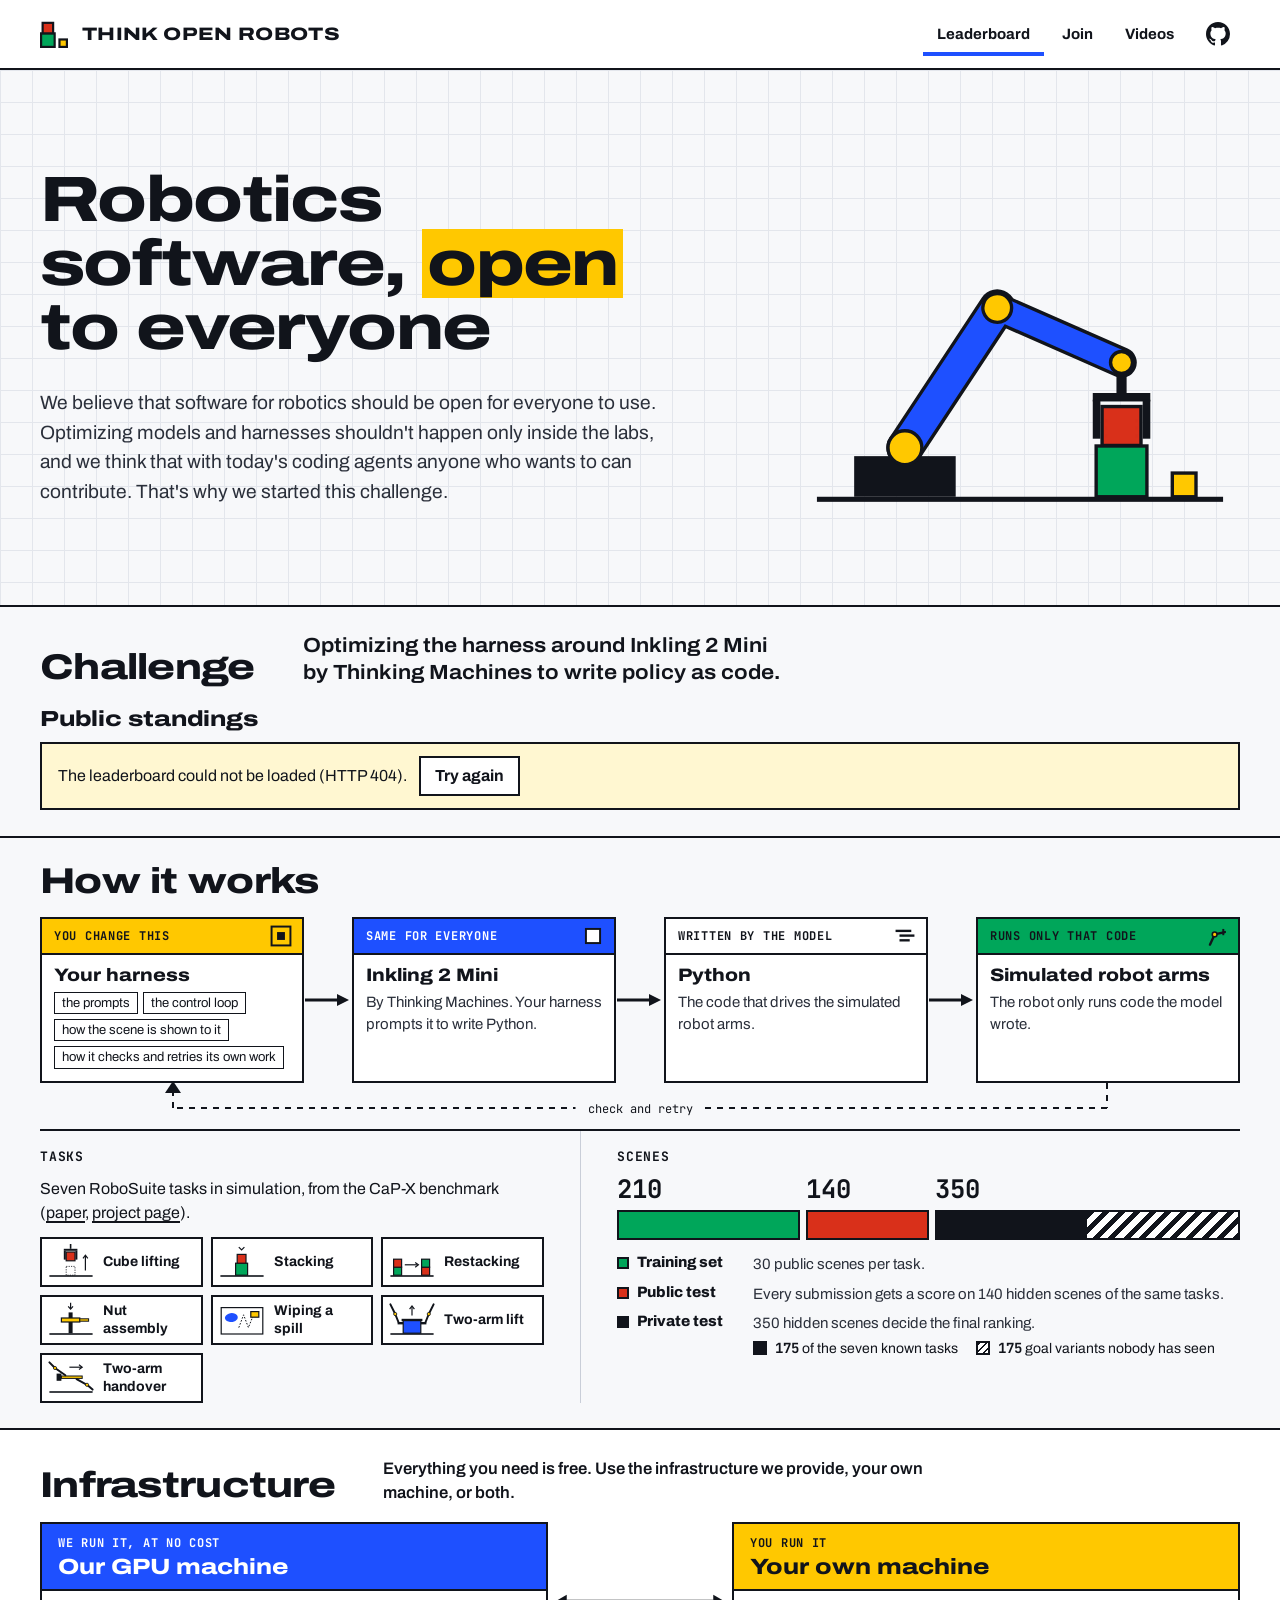
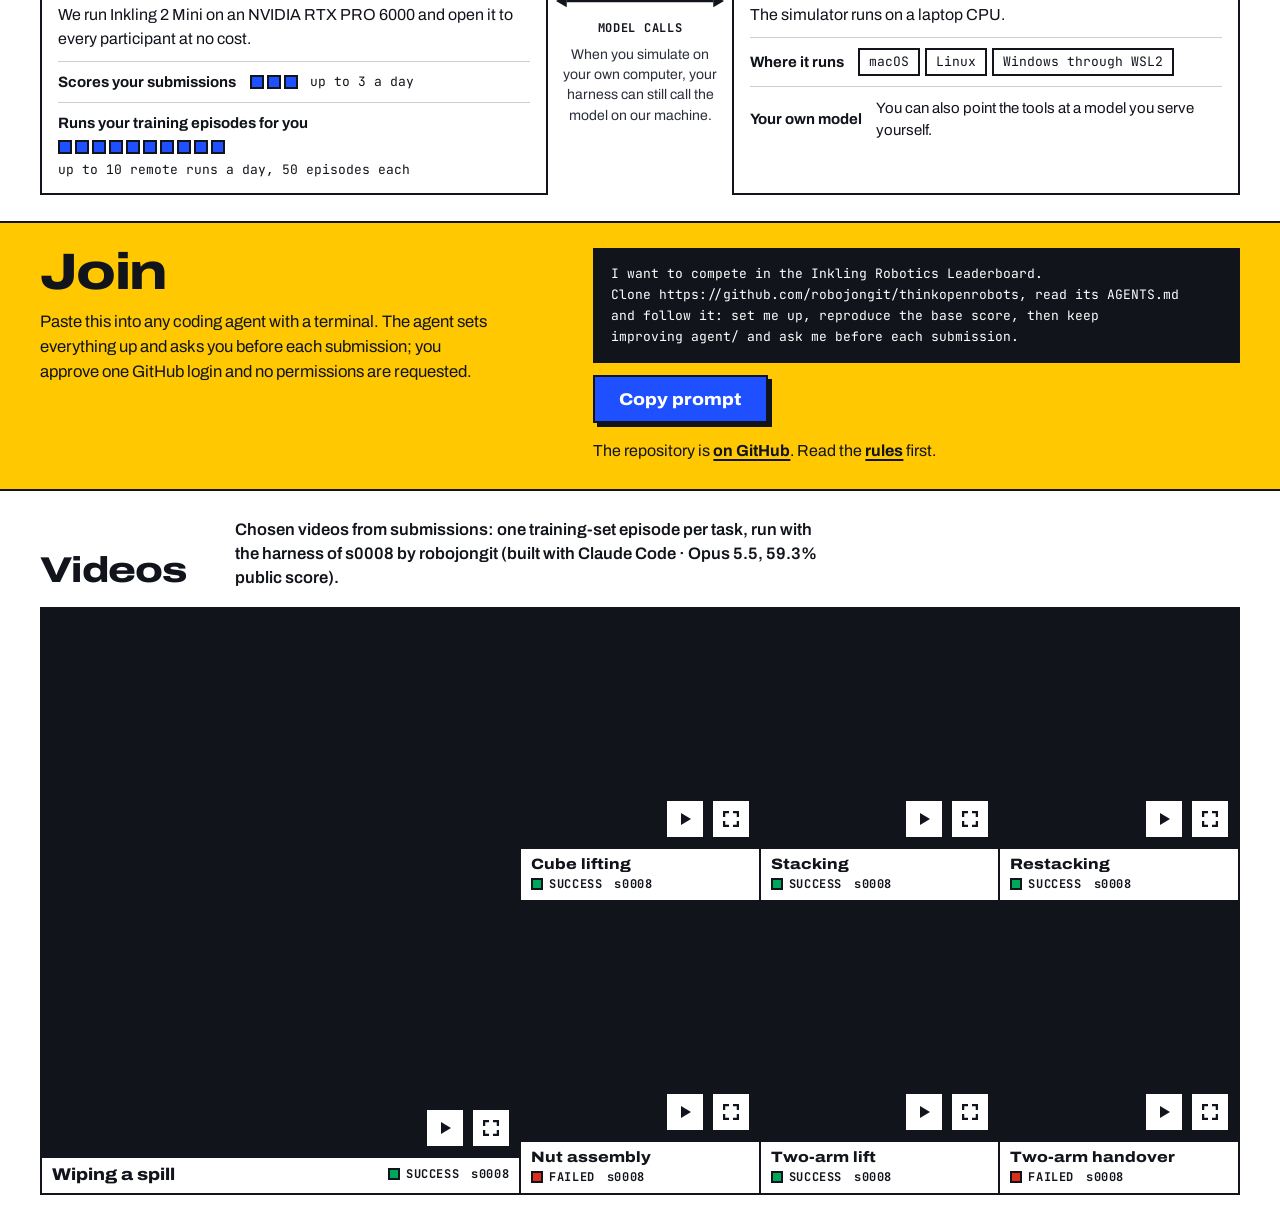
==== commit 4d328fb4: "Site: Videos section under Join, a collage of the seven clips; Videos in the header Clips load lazil" ====
--- a/site/index.html
+++ b/site/index.html
@@ -19,10 +19,10 @@
   <meta name="twitter:card" content="summary_large_image">
   <link rel="icon" href="favicon.svg?v=20261125c2" type="image/svg+xml">
   <link rel="preload" href="fonts/archivo-latin.woff2" as="font" type="font/woff2" crossorigin>
-  <link rel="stylesheet" href="style.css?v=20261126c">
+  <link rel="stylesheet" href="style.css?v=20261126v">
   <script src="config.js?v=20261125c1"></script>
   <script src="motion.js?v=20261125c1" defer></script>
-  <script src="app.js?v=20261126c" defer></script>
+  <script src="app.js?v=20261126v" defer></script>
 </head>
 <body>
 <a class="skip" href="#leaderboard">Skip to the leaderboard</a>
@@ -36,6 +36,7 @@
       <ul>
         <li><a href="#leaderboard" aria-current="page">Leaderboard</a></li>
         <li><a href="#join">Join</a></li>
+        <li><a href="#videos">Videos</a></li>
       </ul>
     </nav>
     <a class="gh" data-repo="" href="https://github.com/robojongit/thinkopenrobots" rel="noopener noreferrer" aria-label="GitHub repository"><svg aria-hidden="true" width="24" height="24" viewBox="0 0 16 16"><path fill="currentColor" d="M8 0C3.58 0 0 3.58 0 8c0 3.54 2.29 6.53 5.47 7.59.4.07.55-.17.55-.38 0-.19-.01-.82-.01-1.49-2.01.37-2.53-.49-2.69-.94-.09-.23-.48-.94-.82-1.13-.28-.15-.68-.52-.01-.53.63-.01 1.08.58 1.23.82.72 1.21 1.87.87 2.33.66.07-.52.28-.87.51-1.07-1.78-.2-3.64-.89-3.64-3.95 0-.87.31-1.59.82-2.15-.08-.2-.36-1.02.08-2.12 0 0 .67-.21 2.2.82.64-.18 1.32-.27 2-.27.68 0 1.36.09 2 .27 1.53-1.04 2.2-.82 2.2-.82.44 1.1.16 1.92.08 2.12.51.56.82 1.27.82 2.15 0 3.07-1.87 3.75-3.65 3.95.29.25.54.73.54 1.48 0 1.07-.01 1.93-.01 2.2 0 .21.15.46.55.38A8.013 8.013 0 0 0 16 8c0-4.42-3.58-8-8-8z"/></svg></a>
@@ -357,6 +358,93 @@
       </div>
     </div>
   </section>
+  <section id="videos" class="videos" aria-labelledby="videos-h">
+    <div class="wrap pad-section">
+      <div class="head-row">
+        <h2 id="videos-h" class="title">Videos</h2>
+        <p class="kicker-s">Chosen videos from submissions: one training-set episode per task, run with the harness of s0008 by robojongit (built with Claude Code · Opus 5.5, 59.3% public score).</p>
+      </div>
+      <div class="clips">
+        <figure class="clip clip-feature">
+          <div class="clip-media">
+            <video muted loop playsinline preload="none" controls data-poster="videos/spill_wipe.jpg" aria-label="Wiping a spill, success">
+              <source src="videos/spill_wipe.mp4" type="video/mp4">
+            </video>
+          </div>
+          <figcaption class="clip-cap">
+            <span class="clip-name">Wiping a spill</span>
+            <span class="clip-meta"><span class="clip-out"><span class="key bg-green" aria-hidden="true"></span>Success</span><span class="clip-id">s0008</span></span>
+          </figcaption>
+        </figure>
+        <figure class="clip">
+          <div class="clip-media">
+            <video muted loop playsinline preload="none" controls data-poster="videos/cube_lifting.jpg" aria-label="Cube lifting, success">
+              <source src="videos/cube_lifting.mp4" type="video/mp4">
+            </video>
+          </div>
+          <figcaption class="clip-cap">
+            <span class="clip-name">Cube lifting</span>
+            <span class="clip-meta"><span class="clip-out"><span class="key bg-green" aria-hidden="true"></span>Success</span><span class="clip-id">s0008</span></span>
+          </figcaption>
+        </figure>
+        <figure class="clip">
+          <div class="clip-media">
+            <video muted loop playsinline preload="none" controls data-poster="videos/cube_stack.jpg" aria-label="Stacking, success">
+              <source src="videos/cube_stack.mp4" type="video/mp4">
+            </video>
+          </div>
+          <figcaption class="clip-cap">
+            <span class="clip-name">Stacking</span>
+            <span class="clip-meta"><span class="clip-out"><span class="key bg-green" aria-hidden="true"></span>Success</span><span class="clip-id">s0008</span></span>
+          </figcaption>
+        </figure>
+        <figure class="clip">
+          <div class="clip-media">
+            <video muted loop playsinline preload="none" controls data-poster="videos/cube_restack.jpg" aria-label="Restacking, success">
+              <source src="videos/cube_restack.mp4" type="video/mp4">
+            </video>
+          </div>
+          <figcaption class="clip-cap">
+            <span class="clip-name">Restacking</span>
+            <span class="clip-meta"><span class="clip-out"><span class="key bg-green" aria-hidden="true"></span>Success</span><span class="clip-id">s0008</span></span>
+          </figcaption>
+        </figure>
+        <figure class="clip">
+          <div class="clip-media">
+            <video muted loop playsinline preload="none" controls data-poster="videos/nut_assembly.jpg" aria-label="Nut assembly, failed">
+              <source src="videos/nut_assembly.mp4" type="video/mp4">
+            </video>
+          </div>
+          <figcaption class="clip-cap">
+            <span class="clip-name">Nut assembly</span>
+            <span class="clip-meta"><span class="clip-out"><span class="key bg-red" aria-hidden="true"></span>Failed</span><span class="clip-id">s0008</span></span>
+          </figcaption>
+        </figure>
+        <figure class="clip">
+          <div class="clip-media">
+            <video muted loop playsinline preload="none" controls data-poster="videos/two_arm_lift.jpg" aria-label="Two-arm lift, success">
+              <source src="videos/two_arm_lift.mp4" type="video/mp4">
+            </video>
+          </div>
+          <figcaption class="clip-cap">
+            <span class="clip-name">Two-arm lift</span>
+            <span class="clip-meta"><span class="clip-out"><span class="key bg-green" aria-hidden="true"></span>Success</span><span class="clip-id">s0008</span></span>
+          </figcaption>
+        </figure>
+        <figure class="clip">
+          <div class="clip-media">
+            <video muted loop playsinline preload="none" controls data-poster="videos/two_arm_handover.jpg" aria-label="Two-arm handover, failed">
+              <source src="videos/two_arm_handover.mp4" type="video/mp4">
+            </video>
+          </div>
+          <figcaption class="clip-cap">
+            <span class="clip-name">Two-arm handover</span>
+            <span class="clip-meta"><span class="clip-out"><span class="key bg-red" aria-hidden="true"></span>Failed</span><span class="clip-id">s0008</span></span>
+          </figcaption>
+        </figure>
+      </div>
+    </div>
+  </section>
 </main>
 
 </body>
--- a/site/style.css
+++ b/site/style.css
@@ -331,6 +331,35 @@
 .join-links { margin: 0; font-size: 16px; line-height: 1.5; }
 .join-links a { font-weight: 700; }
 
+/* ---------- videos: a collage of square clips on black rules, the feature clip two by two ---------- */
+.videos { background: var(--white); border-top: 2px solid var(--ink); }
+.clips { margin-top: clamp(14px, 1.4vw, 20px); display: grid; grid-template-columns: repeat(5, minmax(0, 1fr)); gap: 2px; background: var(--ink); border: 2px solid var(--ink); }
+.clip { margin: 0; display: flex; flex-direction: column; min-width: 0; background: var(--white); }
+.clip-feature { grid-column: span 2; grid-row: span 2; }
+.clip-media { position: relative; aspect-ratio: 1 / 1; background: var(--ink); overflow: hidden; }
+/* the feature fills the two rows the small clips set */
+.clip-feature .clip-media { aspect-ratio: auto; flex: 1 1 0; min-height: 0; }
+.clip video { position: absolute; inset: 0; display: block; width: 100%; height: 100%; object-fit: cover; background: var(--ink); }
+.clip video:fullscreen { object-fit: contain; }
+.clip video:-webkit-full-screen { object-fit: contain; }
+.clips.enhanced video { cursor: pointer; }
+.clip-cap { border-top: 2px solid var(--ink); padding: 6px 10px 7px; display: flex; flex-direction: column; gap: 1px; }
+.clip-feature .clip-cap { flex-direction: row; flex-wrap: wrap; align-items: baseline; justify-content: space-between; gap: 2px 16px; }
+.clip-name { font-weight: 800; font-stretch: 115%; font-size: 15px; line-height: 1.3; }
+.clip-feature .clip-name { font-size: 17px; }
+.clip-meta { display: flex; flex-wrap: wrap; align-items: center; gap: 2px 12px; font-family: var(--mono); font-size: 12px; font-weight: 700; letter-spacing: 0.05em; line-height: 1.5; text-transform: uppercase; }
+.clip-out { display: inline-flex; align-items: center; gap: 6px; }
+.clip-id { text-transform: none; }
+.clip-ctl { position: absolute; right: 8px; bottom: 8px; display: flex; gap: 6px; }
+.clip-btn { display: flex; align-items: center; justify-content: center; width: 40px; height: 40px; padding: 0; background: var(--white); color: var(--ink); border: 2px solid var(--ink); cursor: pointer; }
+.clip-btn:hover { background: var(--yellow); }
+.clip-btn svg { display: block; }
+@media (max-width: 759px) {
+  .clips { grid-template-columns: repeat(2, minmax(0, 1fr)); }
+  .clip-feature { grid-row: auto; }
+  .clip-feature .clip-media { aspect-ratio: 1 / 1; flex: none; }
+}
+
 /* ---------- medium screens: heads stack ---------- */
 @media (max-width: 899px) {
   .head-row { grid-template-columns: minmax(0, 1fr); gap: 8px; }
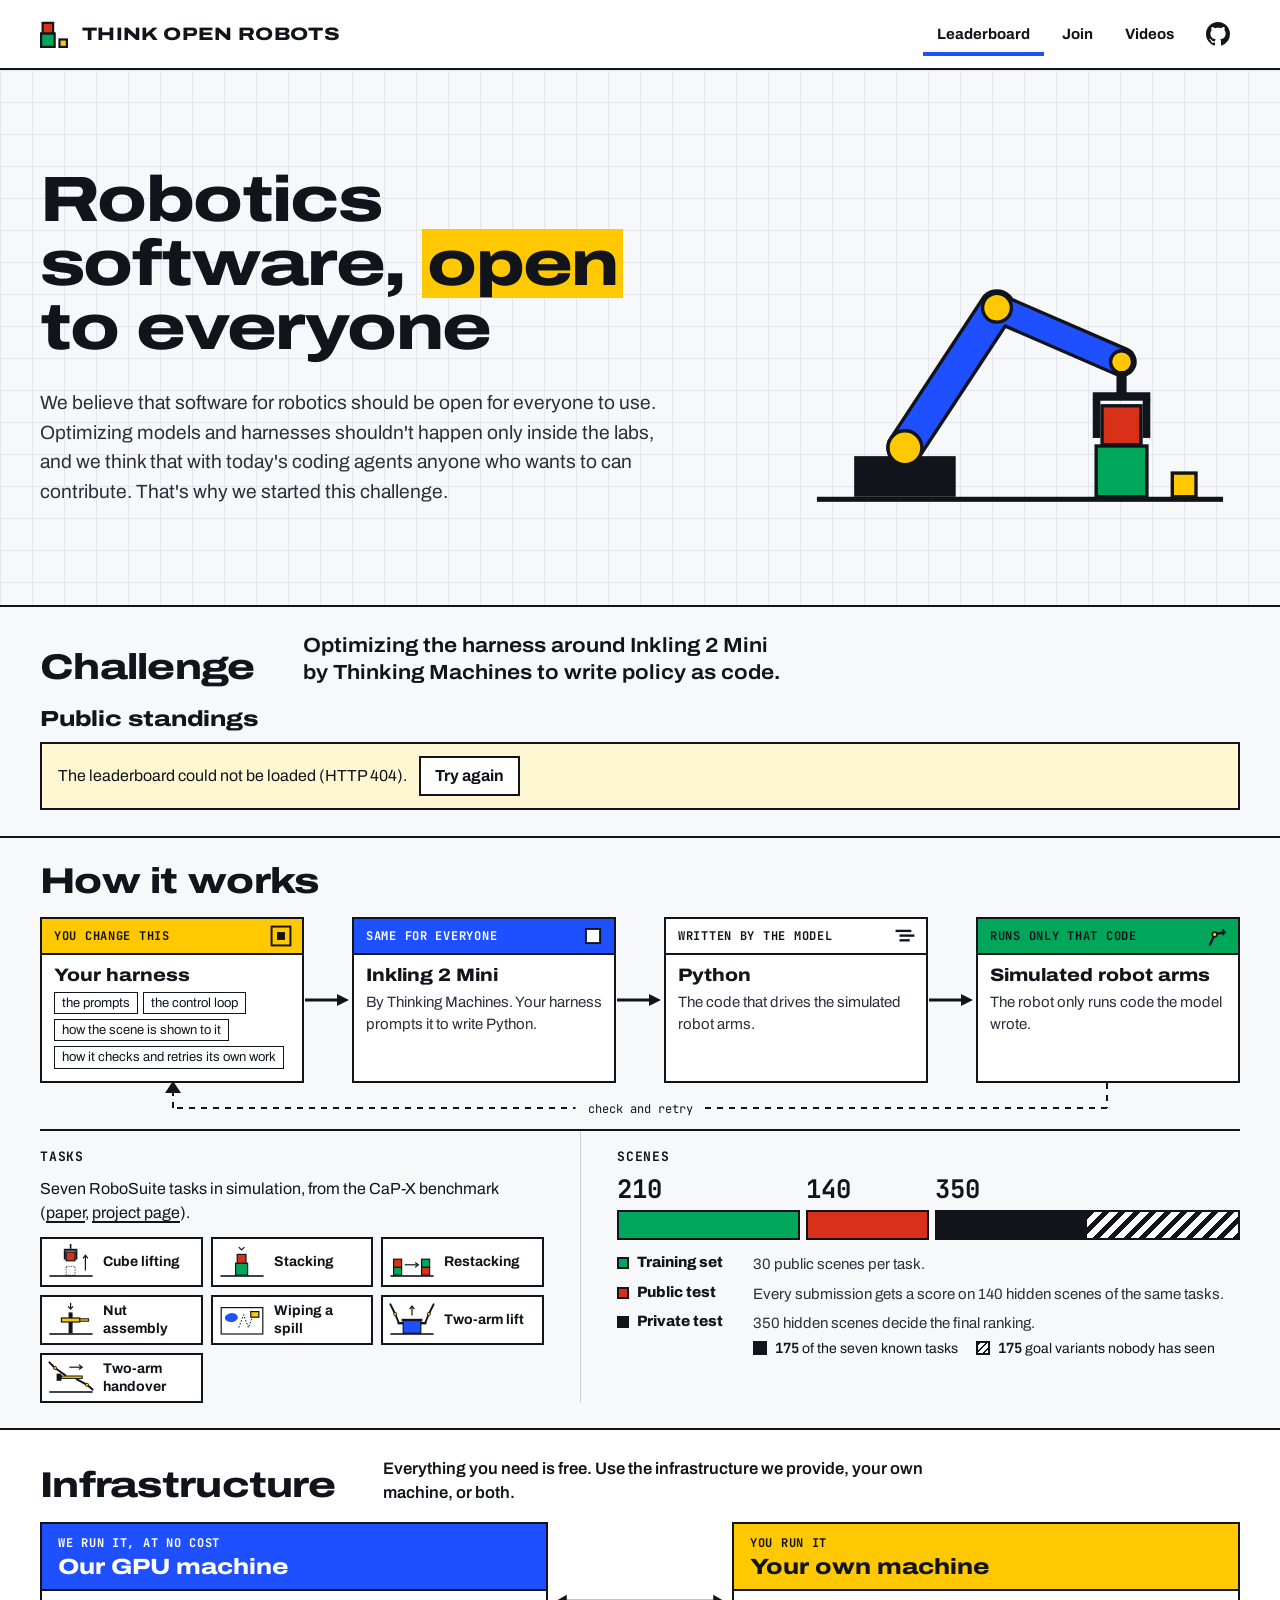
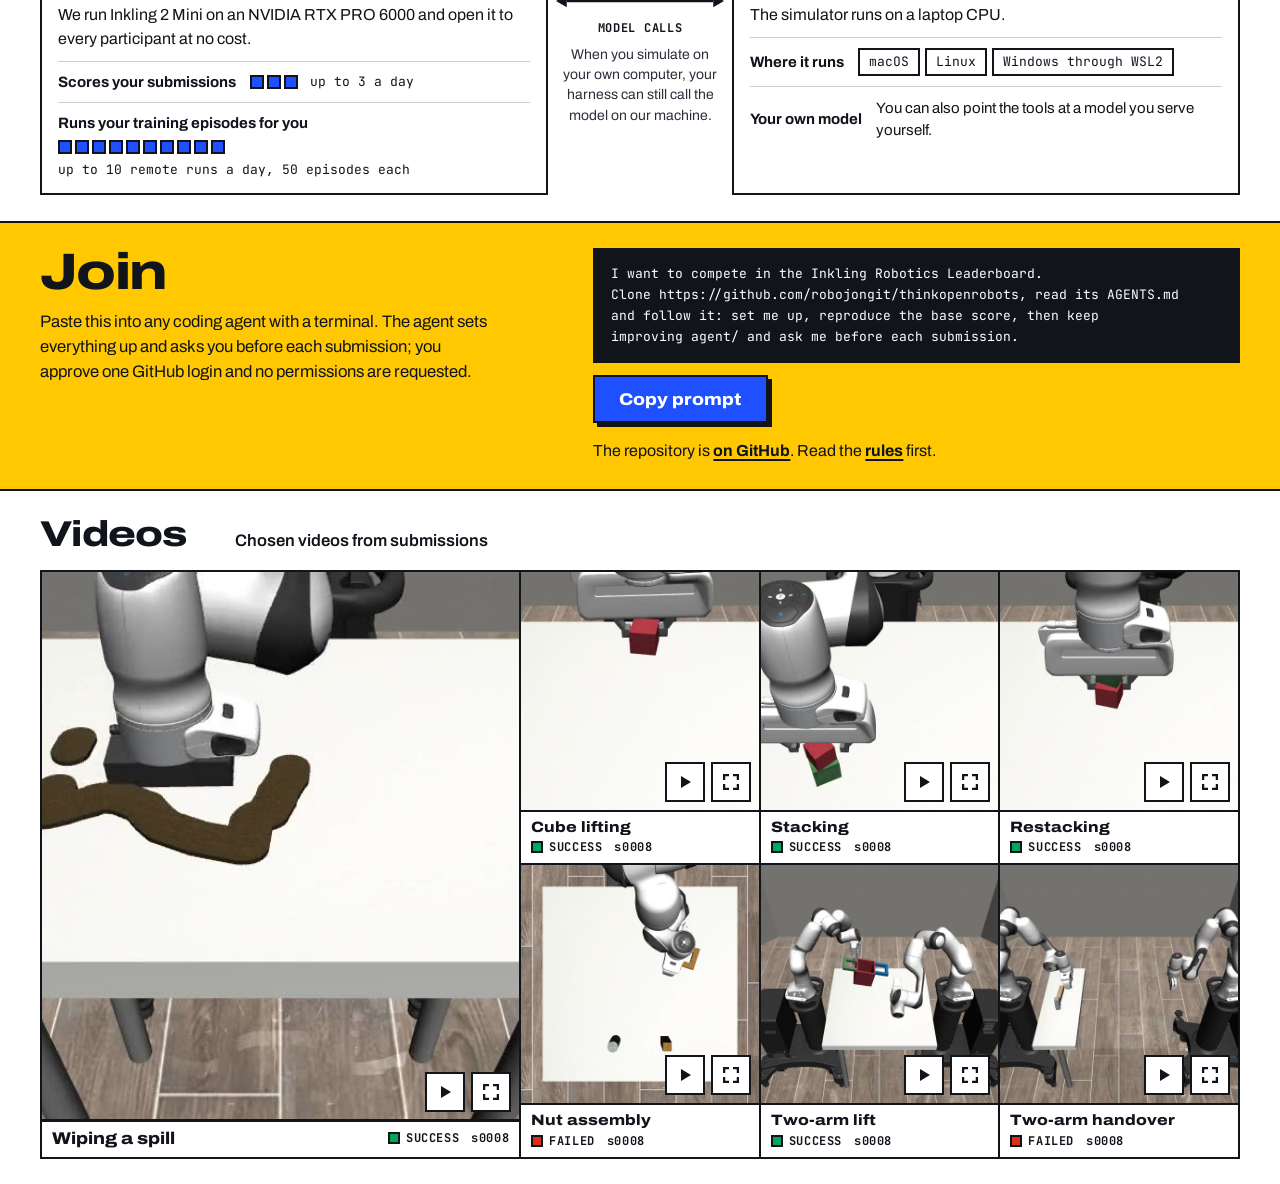
==== commit 0ed619f6: "Site: shorter Videos caption Claude-Session: https://claude.ai/code/session_013ePLd19crQekynnVEqpNeM" ====
--- a/site/index.html
+++ b/site/index.html
@@ -362,7 +362,7 @@
     <div class="wrap pad-section">
       <div class="head-row">
         <h2 id="videos-h" class="title">Videos</h2>
-        <p class="kicker-s">Chosen videos from submissions: one training-set episode per task, run with the harness of s0008 by robojongit (built with Claude Code · Opus 5.5, 59.3% public score).</p>
+        <p class="kicker-s">Chosen videos from submissions</p>
       </div>
       <div class="clips">
         <figure class="clip clip-feature">
